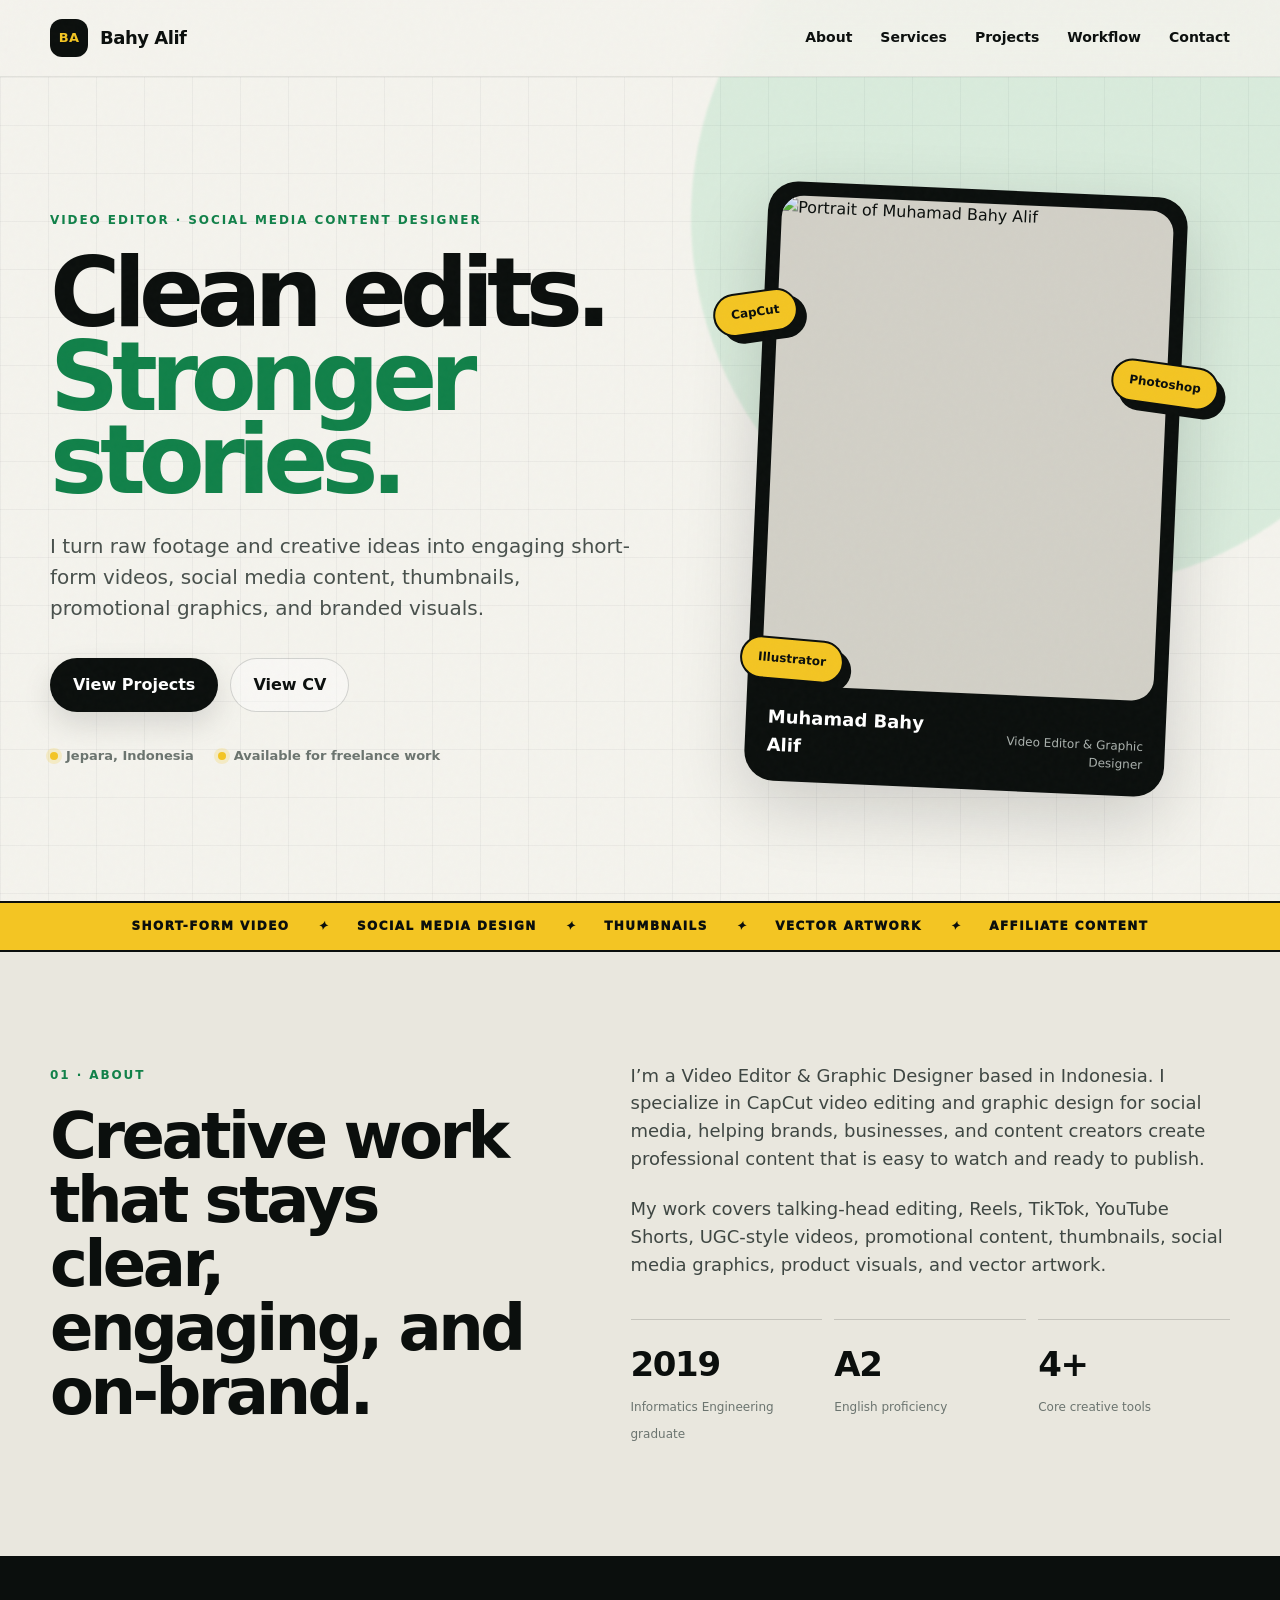
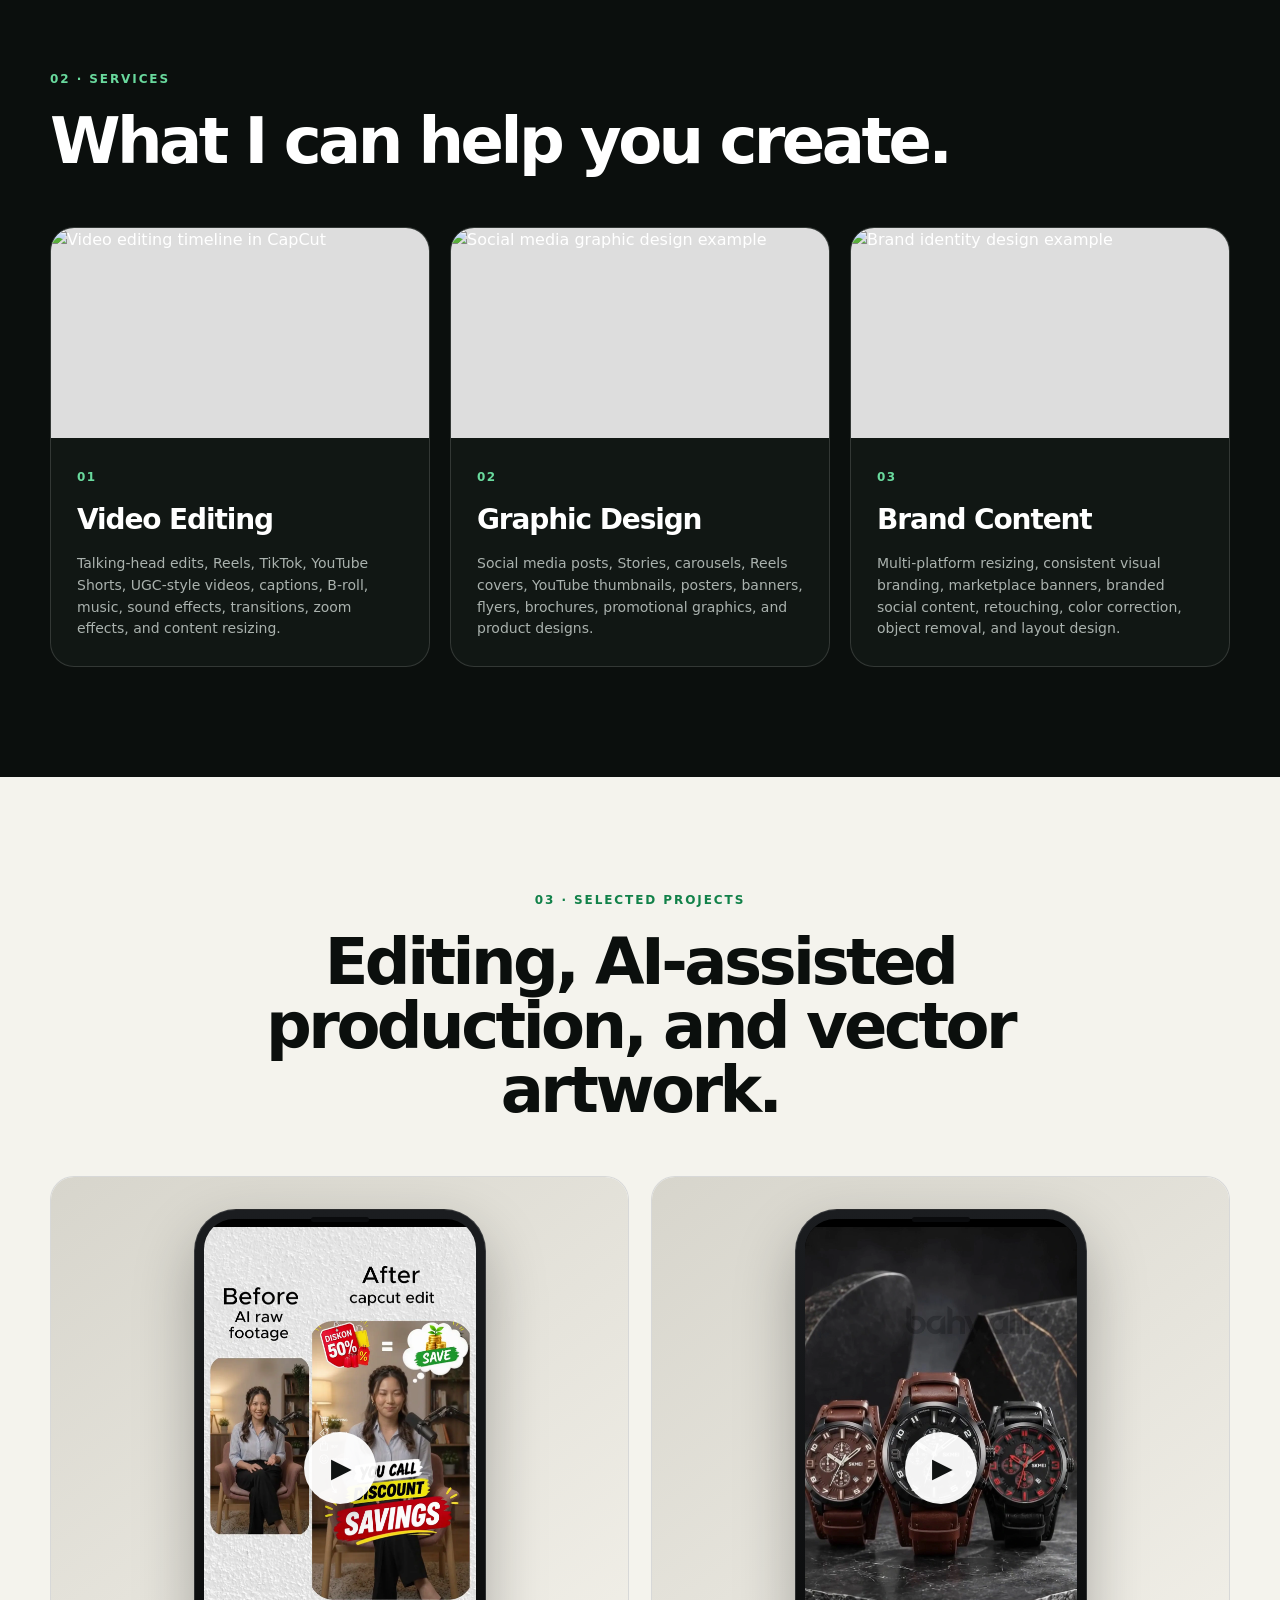
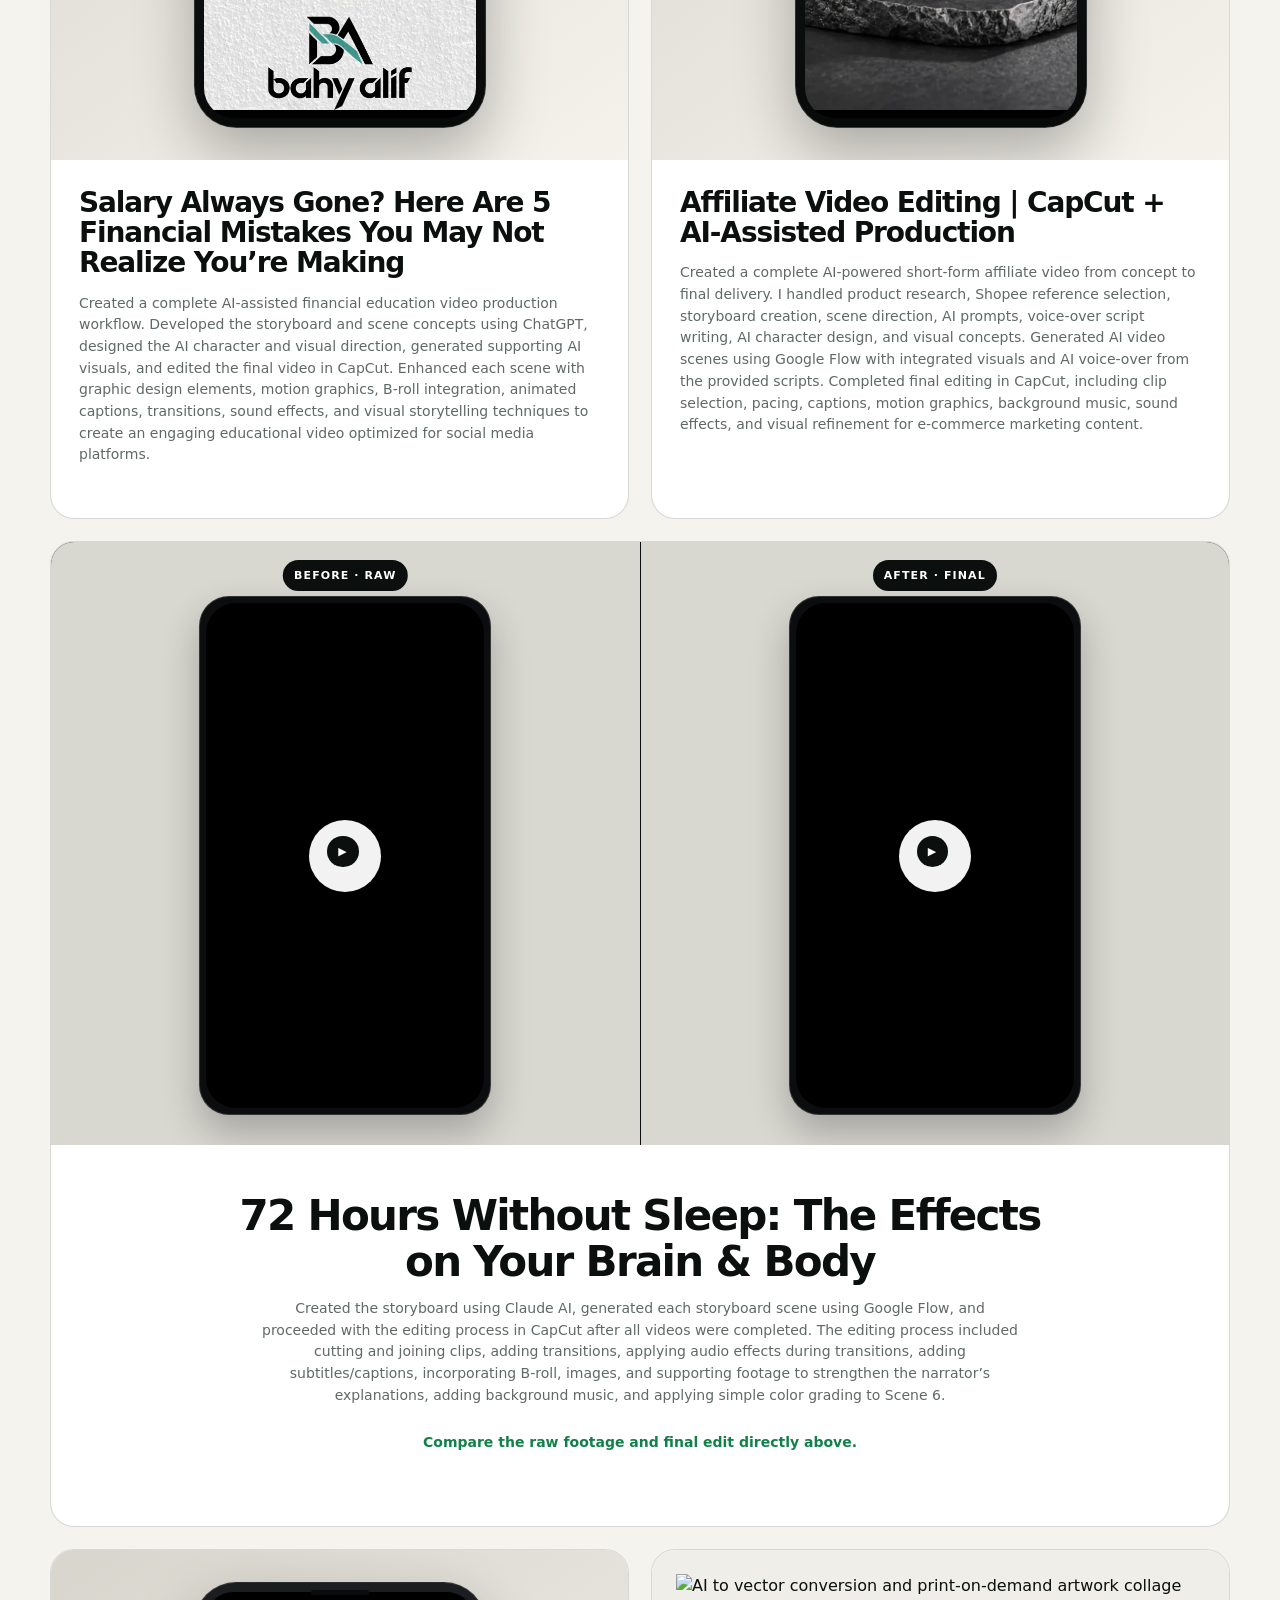
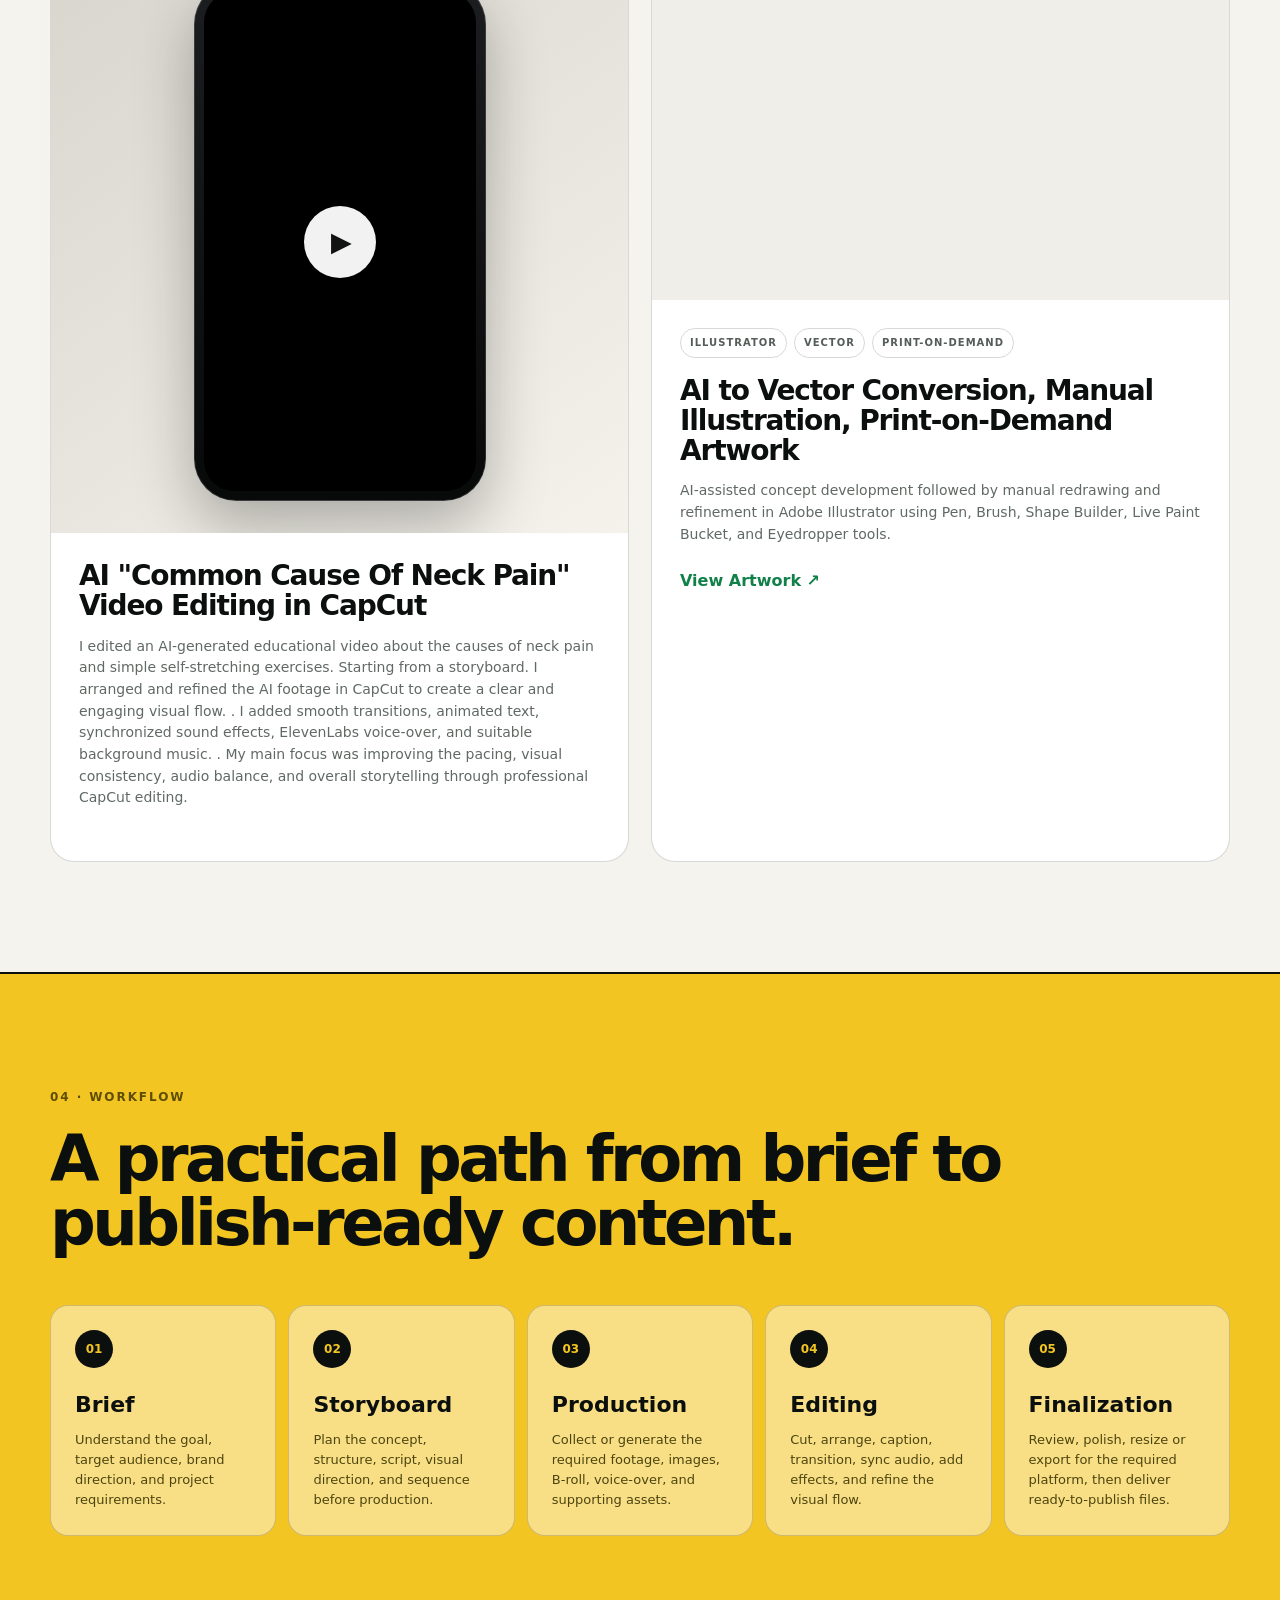
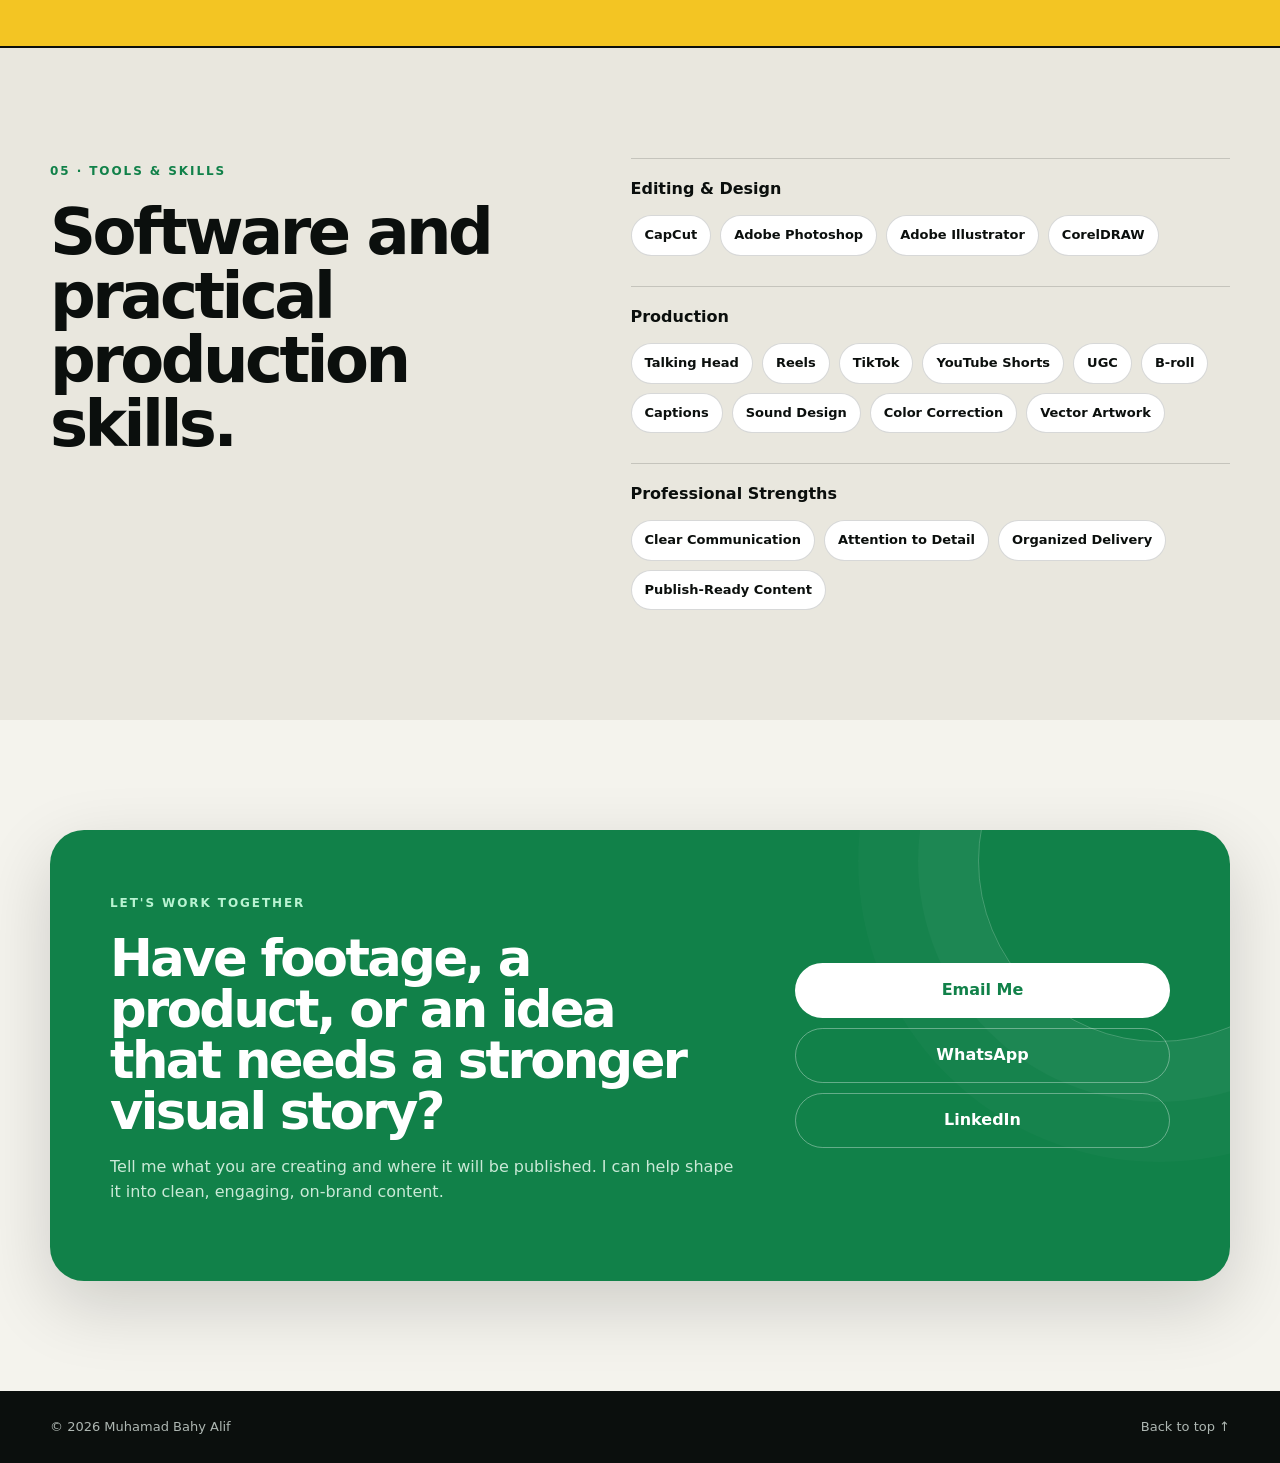
==== index.html @ 6cfce7ee "Initial upload portfoliooo" ====
<!doctype html>
<html lang="en">
<head>
  <meta charset="utf-8">
  <meta name="viewport" content="width=device-width, initial-scale=1, viewport-fit=cover">
  <!-- Native responsive layout: no JS zoom/viewport rescue needed. -->

  <meta name="description" content="Portfolio of Muhamad Bahy Alif — Video Editor and Social Media Content Designer based in Indonesia.">
  <meta name="theme-color" content="#0b0f0d">
  <title>Muhamad Bahy Alif — Video Editor & Social Media Content Designer</title>
  <link rel="stylesheet" href="styles.css?v=20260825-local-video-v17">
</head>
<body>
  <div class="grain" aria-hidden="true"></div>
  <header class="site-header" id="top">
    <div class="container nav-wrap">
      <a class="brand" id="brand-home" href="#top" aria-label="Back to top">
        <span class="brand-mark">BA</span>
        <span class="brand-text">Bahy Alif</span>
      </a>
      <button class="menu-toggle" aria-expanded="false" aria-controls="primary-nav" aria-label="Open navigation">
        <span></span><span></span><span></span>
      </button>
      <nav id="primary-nav" class="primary-nav" aria-label="Primary navigation">
        <a href="#about">About</a>
        <a href="#services">Services</a>
        <a href="#projects">Projects</a>
        <a href="#workflow">Workflow</a>
        <a href="#contact">Contact</a>
      </nav>
    </div>
  </header>

  <main>
    <section class="hero section-pad">
      <div class="hero-grid container">
        <div class="hero-copy reveal">
          <div class="eyebrow">VIDEO EDITOR · SOCIAL MEDIA CONTENT DESIGNER</div>
          <h1>Clean edits.<br><span>Stronger stories.</span></h1>
          <p class="hero-lead">I turn raw footage and creative ideas into engaging short-form videos, social media content, thumbnails, promotional graphics, and branded visuals.</p>
          <div class="hero-actions">
            <a class="btn btn-primary" href="#projects">View Projects</a>
            <a class="btn btn-ghost" href="assets/cv-muhamad-bahy-alif.pdf" target="_blank" rel="noopener">View CV</a>
          </div>
          <div class="hero-meta">
            <span>Jepara, Indonesia</span>
            <span>Available for freelance work</span>
          </div>
        </div>

        <div class="hero-visual reveal">
          <div class="profile-card">
            <div class="profile-photo-wrap">
              <img src="assets/profile.webp" alt="Portrait of Muhamad Bahy Alif">
            </div>
            <div class="profile-card-copy">
              <strong>Muhamad Bahy Alif</strong>
              <span>Video Editor & Graphic Designer</span>
            </div>
          </div>
          <div class="floating-tag tag-one">CapCut</div>
          <div class="floating-tag tag-two">Photoshop</div>
          <div class="floating-tag tag-three">Illustrator</div>
        </div>
      </div>
    </section>

    <section class="ticker" aria-hidden="true">
      <div class="ticker-track">
        <span>SHORT-FORM VIDEO</span><i>✦</i><span>SOCIAL MEDIA DESIGN</span><i>✦</i><span>THUMBNAILS</span><i>✦</i><span>VECTOR ARTWORK</span><i>✦</i><span>AFFILIATE CONTENT</span>
      </div>
    </section>

    <section id="about" class="section-pad about-section">
      <div class="container two-col">
        <div class="section-heading reveal">
          <span class="kicker">01 · ABOUT</span>
          <h2>Creative work that stays clear, engaging, and on-brand.</h2>
        </div>
        <div class="about-copy reveal">
          <p>I’m a Video Editor & Graphic Designer based in Indonesia. I specialize in CapCut video editing and graphic design for social media, helping brands, businesses, and content creators create professional content that is easy to watch and ready to publish.</p>
          <p>My work covers talking-head editing, Reels, TikTok, YouTube Shorts, UGC-style videos, promotional content, thumbnails, social media graphics, product visuals, and vector artwork.</p>
          <div class="stats-grid">
            <div><strong>2019</strong><span>Informatics Engineering graduate</span></div>
            <div><strong>A2</strong><span>English proficiency</span></div>
            <div><strong>4+</strong><span>Core creative tools</span></div>
          </div>
        </div>
      </div>
    </section>

    <section id="services" class="section-pad services-section">
      <div class="container">
        <div class="section-heading compact reveal">
          <span class="kicker">02 · SERVICES</span>
          <h2>What I can help you create.</h2>
        </div>
        <div class="service-grid">
          <article class="service-card reveal">
            <img src="assets/service-video.webp" alt="Video editing timeline in CapCut">
            <div class="service-card-body">
              <span class="service-index">01</span>
              <h3>Video Editing</h3>
              <p>Talking-head edits, Reels, TikTok, YouTube Shorts, UGC-style videos, captions, B-roll, music, sound effects, transitions, zoom effects, and content resizing.</p>
            </div>
          </article>
          <article class="service-card reveal">
            <img src="assets/service-social.webp" alt="Social media graphic design example">
            <div class="service-card-body">
              <span class="service-index">02</span>
              <h3>Graphic Design</h3>
              <p>Social media posts, Stories, carousels, Reels covers, YouTube thumbnails, posters, banners, flyers, brochures, promotional graphics, and product designs.</p>
            </div>
          </article>
          <article class="service-card reveal">
            <img src="assets/service-brand.webp" alt="Brand identity design example">
            <div class="service-card-body">
              <span class="service-index">03</span>
              <h3>Brand Content</h3>
              <p>Multi-platform resizing, consistent visual branding, marketplace banners, branded social content, retouching, color correction, object removal, and layout design.</p>
            </div>
          </article>
        </div>
      </div>
    </section>

    <section id="projects" class="section-pad projects-section">
      <div class="container">
        <div class="projects-head projects-head-centered reveal">
          <div class="section-heading compact">
            <span class="kicker">03 · SELECTED PROJECTS</span>
            <h2>Editing, AI-assisted production, and vector artwork.</h2>
          </div>
        </div>

        <div class="project-grid">




           <article class="project-card reveal" data-category="video">
            <div class="project-media phone-media direct-video-media">
              <div class="local-video-shell">
                <div class="local-video-screen">
                  <video class="local-portfolio-video" playsinline preload="none"
                    poster="assets/video-posters/finance.webp"
                    data-src="assets/videos/Josjis.mp4"
                    aria-label="AI Health Explainer — Neck Pain"></video>
                  <button class="local-video-play" type="button" aria-label="Play AI Health Explainer — Neck Pain"><span>▶</span></button>
                </div>
              </div>
            </div>
            <div class="project-body">
         
              <h3>Salary Always Gone? Here Are 5 Financial Mistakes You May Not Realize You’re Making</h3>
              <p>Created a complete AI-assisted financial education video production workflow. Developed the storyboard and scene concepts using ChatGPT, designed the AI character and visual direction, generated supporting AI visuals, and edited the final video in CapCut. Enhanced each scene with graphic design elements, motion graphics, B-roll integration, animated captions, transitions, sound effects, and visual storytelling techniques to create an engaging educational video optimized for social media platforms.</p>
            </div>
          </article>

           <article class="project-card reveal" data-category="video">
            <div class="project-media phone-media direct-video-media">
              <div class="local-video-shell">
                <div class="local-video-screen">
                  <video class="local-portfolio-video" playsinline preload="none"
                    poster="assets/video-posters/affiliate.webp"
                    data-src="assets/videos/affiliate-1080p-web.mp4"
                    aria-label="Affiliate Video Editing — SKMEI 9165"></video>
                  <button class="local-video-play" type="button" aria-label="Play Affiliate Video Editing — SKMEI 9165"><span>▶</span></button>
                </div>
              </div>
            </div>
            <div class="project-body">
              <h3>Affiliate Video Editing | CapCut + AI-Assisted Production</h3>
              <p>Created a complete AI-powered short-form affiliate video from concept to final delivery. I handled product research, Shopee reference selection, storyboard creation, scene direction, AI prompts, voice-over script writing, AI character design, and visual concepts. Generated AI video scenes using Google Flow with integrated visuals and AI voice-over from the provided scripts. Completed final editing in CapCut, including clip selection, pacing, captions, motion graphics, background music, sound effects, and visual refinement for e-commerce marketing content.</p>
            </div>
          </article>


          <article class="project-card featured sleep-featured reveal" data-category="video">
            <div class="project-media compare-media direct-compare" aria-label="Before and after video comparison">
              <div class="compare-panel">
                <span>BEFORE · RAW</span>
                <div class="local-video-shell compare-player">
                  <div class="local-video-screen">
                    <video class="local-portfolio-video" playsinline preload="none"
                      poster="assets/video-posters/raw.webp"
                      data-src="assets/videos/raw-1080p-web.mp4"
                      aria-label="Raw footage — 72 Hours Without Sleep"></video>
                    <button class="local-video-play" type="button" aria-label="Play Raw footage — 72 Hours Without Sleep"><span>▶</span></button>
                  </div>
                </div>
              </div>
              <div class="compare-panel">
                <span>AFTER · FINAL</span>
                <div class="local-video-shell compare-player">
                  <div class="local-video-screen">
                    <video class="local-portfolio-video" playsinline preload="none"
                      poster="assets/video-posters/final.webp"
                      data-src="assets/videos/final-1080p-web.mp4"
                      aria-label="Final edit — 72 Hours Without Sleep"></video>
                    <button class="local-video-play" type="button" aria-label="Play Final edit — 72 Hours Without Sleep"><span>▶</span></button>
                  </div>
                </div>
              </div>
            </div>
            <div class="project-body">
              <h3>72 Hours Without Sleep: The Effects on Your Brain & Body</h3>
              <p>Created the storyboard using Claude AI, generated each storyboard scene using Google Flow, and proceeded with the editing process in CapCut after all videos were completed. The editing process included cutting and joining clips, adding transitions, applying audio effects during transitions, adding subtitles/captions, incorporating B-roll, images, and supporting footage to strengthen the narrator’s explanations, adding background music, and applying simple color grading to Scene 6.</p>
              <p class="direct-note">Compare the raw footage and final edit directly above.</p>
            </div>
          </article>

          <article class="project-card reveal" data-category="video">
            <div class="project-media phone-media direct-video-media">
              <div class="local-video-shell">
                <div class="local-video-screen">
                  <video class="local-portfolio-video" playsinline preload="none"
                    poster="assets/video-posters/health.webp"
                    data-src="assets/videos/health-1080p-web.mp4"
                    aria-label="AI Health Explainer — Neck Pain"></video>
                  <button class="local-video-play" type="button" aria-label="Play AI Health Explainer — Neck Pain"><span>▶</span></button>
                </div>
              </div>
            </div>
            <div class="project-body">
              <h3>AI "Common Cause Of Neck Pain" Video Editing in CapCut</h3>
             <p> I edited an AI-generated educational video about the
causes of neck pain and simple self-stretching
exercises. Starting from a storyboard.
 I arranged and refined the AI footage in CapCut to
create a clear and engaging visual flow.
. I added smooth transitions, animated text,
synchronized sound effects, ElevenLabs voice-over,
and suitable background music.
. My main focus was improving the pacing, visual
consistency, audio balance, and overall storytelling
through professional CapCut editing.</p>
            </div>
          </article>

         
          <article class="project-card reveal" data-category="design">
            <div class="project-media artwork-media">
              <img src="assets/pod-artwork.webp" alt="AI to vector conversion and print-on-demand artwork collage">
            </div>
            <div class="project-body">
              <div class="project-meta"><span>ILLUSTRATOR</span><span>VECTOR</span><span>PRINT-ON-DEMAND</span></div>
              <h3>AI to Vector Conversion, Manual Illustration, Print-on-Demand Artwork</h3>
              <p>AI-assisted concept development followed by manual redrawing and refinement in Adobe Illustrator using Pen, Brush, Shape Builder, Live Paint Bucket, and Eyedropper tools.</p>
              <button class="text-link image-launch" data-image="assets/pod-artwork.webp" data-title="AI to Vector Conversion, Manual Illustration, Print-on-Demand Artwork">View Artwork ↗</button>
            </div>
          </article>
        </div>
      </div>
    </section>

    <section id="workflow" class="section-pad workflow-section">
      <div class="container">
        <div class="section-heading compact reveal">
          <span class="kicker">04 · WORKFLOW</span>
          <h2>A practical path from brief to publish-ready content.</h2>
        </div>
        <div class="workflow-grid">
          <div class="workflow-step reveal"><span>01</span><h3>Brief</h3><p>Understand the goal, target audience, brand direction, and project requirements.</p></div>
          <div class="workflow-step reveal"><span>02</span><h3>Storyboard</h3><p>Plan the concept, structure, script, visual direction, and sequence before production.</p></div>
          <div class="workflow-step reveal"><span>03</span><h3>Production</h3><p>Collect or generate the required footage, images, B-roll, voice-over, and supporting assets.</p></div>
          <div class="workflow-step reveal"><span>04</span><h3>Editing</h3><p>Cut, arrange, caption, transition, sync audio, add effects, and refine the visual flow.</p></div>
          <div class="workflow-step reveal"><span>05</span><h3>Finalization</h3><p>Review, polish, resize or export for the required platform, then deliver ready-to-publish files.</p></div>
        </div>
      </div>
    </section>

    <section class="section-pad tools-section">
      <div class="container two-col">
        <div class="section-heading reveal">
          <span class="kicker">05 · TOOLS & SKILLS</span>
          <h2>Software and practical production skills.</h2>
        </div>
        <div class="tools-wrap reveal">
          <div class="tool-group">
            <h3>Editing & Design</h3>
            <div class="chips"><span>CapCut</span><span>Adobe Photoshop</span><span>Adobe Illustrator</span><span>CorelDRAW</span></div>
          </div>
          <div class="tool-group">
            <h3>Production</h3>
            <div class="chips"><span>Talking Head</span><span>Reels</span><span>TikTok</span><span>YouTube Shorts</span><span>UGC</span><span>B-roll</span><span>Captions</span><span>Sound Design</span><span>Color Correction</span><span>Vector Artwork</span></div>
          </div>
          <div class="tool-group">
            <h3>Professional Strengths</h3>
            <div class="chips"><span>Clear Communication</span><span>Attention to Detail</span><span>Organized Delivery</span><span>Publish-Ready Content</span></div>
          </div>
        </div>
      </div>
    </section>

    <section id="contact" class="contact-section section-pad">
      <div class="container contact-card reveal">
        <div>
          <span class="kicker">LET'S WORK TOGETHER</span>
          <h2>Have footage, a product, or an idea that needs a stronger visual story?</h2>
          <p>Tell me what you are creating and where it will be published. I can help shape it into clean, engaging, on-brand content.</p>
        </div>
        <div class="contact-actions">
          <a id="email-me" class="btn btn-light" href="mailto:alifbahyfreelancer@gmail.com?subject=Project%20Inquiry&amp;body=Hi%20Bahy%2C%0A%0AI%20would%20like%20to%20discuss%20a%20project%20with%20you.">Email Me</a>
          <a class="btn btn-outline-light" href="https://wa.me/6281390081092" target="_blank" rel="noopener">WhatsApp</a>
          <a class="btn btn-outline-light" href="https://www.linkedin.com/in/muhamad-bahy-alif-98396115a/" target="_blank" rel="noopener">LinkedIn</a>
        </div>
      </div>
    </section>
  </main>

  <footer class="site-footer">
    <div class="container footer-inner">
      <span>© <span id="year"></span> Muhamad Bahy Alif</span>
      <a href="#top" id="back-to-top">Back to top ↑</a>
    </div>
  </footer>

  <dialog class="media-modal image-modal" id="image-modal">
    <button class="modal-close" aria-label="Close image">×</button>
    <div class="image-modal-body">
      <img id="modal-image" src="" alt="">
      <h3 id="modal-title"></h3>
    </div>
  </dialog>

  <script src="script.js?v=20260825-local-video-v17"></script>
</body>
</html>
---- styles.css ----
:root{
  --ink:#0b0f0d;
  --ink-2:#151b18;
  --paper:#f4f3ed;
  --paper-2:#e9e7de;
  --green:#21b769;
  --green-dark:#118149;
  --yellow:#f3c523;
  --muted:#6b746f;
  --line:rgba(11,15,13,.16);
  --radius:24px;
  --shadow:0 24px 70px rgba(0,0,0,.16);
}
*{box-sizing:border-box}
html{scroll-behavior:smooth}
body{margin:0;background:var(--paper);color:var(--ink);font-family:Inter,ui-sans-serif,system-ui,-apple-system,BlinkMacSystemFont,"Segoe UI",sans-serif;line-height:1.55;overflow-x:hidden}
body.modal-open{overflow:hidden}
a{color:inherit;text-decoration:none}
button{font:inherit}
img{max-width:100%;display:block}


.key-contribution {
    text-align: left;
    margin-left: 30px;
}

.key-contribution li {
    margin-bottom: 8px;
}

.key-contribution ul {
    margin-top: 8px;
    margin-left: 25px;
    list-style-type: circle;
}

.key-contribution ul li {
    margin-bottom: 5px;
}

.container{width:min(1180px,calc(100% - 40px));margin-inline:auto}
.section-pad{padding:110px 0}
.grain{position:fixed;inset:0;pointer-events:none;opacity:.05;z-index:99;background-image:url("data:image/svg+xml,%3Csvg viewBox='0 0 180 180' xmlns='http://www.w3.org/2000/svg'%3E%3Cfilter id='n'%3E%3CfeTurbulence type='fractalNoise' baseFrequency='.9' numOctaves='4' stitchTiles='stitch'/%3E%3C/filter%3E%3Crect width='100%25' height='100%25' filter='url(%23n)' opacity='.45'/%3E%3C/svg%3E")}
.site-header{position:sticky;top:0;z-index:50;background:rgba(244,243,237,.86);backdrop-filter:blur(18px);border-bottom:1px solid rgba(11,15,13,.08)}
.nav-wrap{height:76px;display:flex;align-items:center;justify-content:space-between}
.brand{display:flex;align-items:center;gap:12px;font-weight:800;letter-spacing:-.03em}
.brand-mark{width:38px;height:38px;border-radius:12px;background:var(--ink);color:var(--yellow);display:grid;place-items:center;font-size:13px;letter-spacing:.02em}
.brand-text{font-size:18px}
.primary-nav{display:flex;align-items:center;gap:28px;font-size:14px;font-weight:700}
.primary-nav a{position:relative;padding:8px 0}
.primary-nav a:after{content:"";position:absolute;left:0;right:100%;bottom:3px;height:2px;background:var(--green);transition:.25s ease}
.primary-nav a:hover:after{right:0}
.menu-toggle{display:none;border:0;background:none;padding:8px}
.menu-toggle span{display:block;width:24px;height:2px;background:var(--ink);margin:5px 0}
.hero{min-height:calc(100vh - 76px);display:flex;align-items:center;position:relative;background:
linear-gradient(rgba(11,15,13,.04) 1px,transparent 1px),
linear-gradient(90deg,rgba(11,15,13,.04) 1px,transparent 1px),
var(--paper);background-size:48px 48px}
.hero:after{content:"";position:absolute;right:-12vw;top:-18vw;width:58vw;height:58vw;border-radius:50%;background:var(--green);opacity:.12;filter:blur(1px)}
.hero-grid{display:grid;grid-template-columns:1.05fr .95fr;gap:70px;align-items:center;position:relative;z-index:1}
.eyebrow,.kicker{font-size:12px;font-weight:900;letter-spacing:.16em;text-transform:uppercase;color:var(--green-dark)}
.hero h1{font-size:clamp(56px,7.5vw,112px);line-height:.87;letter-spacing:-.075em;margin:22px 0 28px;max-width:850px}
.hero h1 span{color:var(--green-dark)}
.hero-lead{font-size:20px;max-width:680px;color:#48504c;margin:0 0 34px}
.hero-actions{display:flex;flex-wrap:wrap;gap:12px}
.btn{display:inline-flex;align-items:center;justify-content:center;border-radius:999px;padding:14px 22px;font-weight:850;border:1px solid transparent;cursor:pointer;transition:transform .2s ease,box-shadow .2s ease,background .2s ease}
.btn:hover{transform:translateY(-2px)}
.btn-primary{background:var(--ink);color:white;box-shadow:0 12px 30px rgba(0,0,0,.12)}
.btn-ghost{border-color:var(--line);background:rgba(255,255,255,.38)}
.btn-small{padding:11px 16px;font-size:13px}
.hero-meta{display:flex;gap:24px;flex-wrap:wrap;margin-top:34px;color:var(--muted);font-size:13px;font-weight:700}
.hero-meta span{display:flex;align-items:center;gap:8px}
.hero-meta span:before{content:"";width:8px;height:8px;border-radius:50%;background:var(--yellow);box-shadow:0 0 0 4px rgba(243,197,35,.2)}
.hero-visual{position:relative;min-height:600px;display:grid;place-items:center}
.profile-card{width:min(420px,90%);background:var(--ink);padding:14px;border-radius:30px;transform:rotate(2.5deg);box-shadow:var(--shadow);position:relative;z-index:2}
.profile-photo-wrap{height:490px;border-radius:22px;overflow:hidden;background:#d2d0c7}
.profile-photo-wrap img{width:100%;height:100%;object-fit:cover;object-position:50% 42%}
.profile-card-copy{padding:18px 8px 8px;color:white;display:flex;justify-content:space-between;align-items:end;gap:20px}
.profile-card-copy strong{font-size:18px}
.profile-card-copy span{font-size:12px;color:#abb2ae;text-align:right}
.floating-tag{position:absolute;z-index:3;background:var(--yellow);border:2px solid var(--ink);border-radius:999px;padding:10px 16px;font-size:12px;font-weight:900;box-shadow:8px 8px 0 var(--ink)}
.tag-one{left:2%;top:17%;transform:rotate(-8deg)}
.tag-two{right:2%;top:29%;transform:rotate(8deg)}
.tag-three{left:7%;bottom:18%;transform:rotate(5deg)}
.ticker{background:var(--yellow);border-block:2px solid var(--ink);overflow:hidden;white-space:nowrap}
.ticker-track{display:inline-flex;gap:28px;align-items:center;padding:14px 0;min-width:max-content;animation:ticker 26s linear infinite;font-size:12px;font-weight:950;letter-spacing:.12em}
@keyframes ticker{to{transform:translateX(-50%)}}
.two-col{display:grid;grid-template-columns:.9fr 1.1fr;gap:90px;align-items:start}
.section-heading h2{font-size:clamp(42px,5vw,72px);line-height:1;letter-spacing:-.055em;margin:18px 0 0}
.section-heading.compact{max-width:720px}
.about-section{background:var(--paper-2)}
.about-copy{font-size:18px;color:#3f4743}
.about-copy p{margin-top:0;margin-bottom:22px}
.stats-grid{display:grid;grid-template-columns:repeat(3,1fr);gap:12px;margin-top:40px}
.stats-grid div{border-top:1px solid var(--line);padding-top:18px}
.stats-grid strong{display:block;font-size:34px;letter-spacing:-.04em;color:var(--ink)}
.stats-grid span{font-size:12px;color:var(--muted)}
.services-section{background:var(--ink);color:white}
.services-section .kicker{color:#69d99d}
.service-grid{display:grid;grid-template-columns:repeat(3,1fr);gap:20px;margin-top:54px}
.service-card{border:1px solid rgba(255,255,255,.14);background:#111714;border-radius:var(--radius);overflow:hidden;min-height:100%;transition:transform .25s ease,border-color .25s ease}
.service-card:hover{transform:translateY(-7px);border-color:rgba(105,217,157,.5)}
.service-card img{width:100%;height:210px;object-fit:cover;background:#ddd}
.service-card-body{padding:26px}
.service-index{color:#69d99d;font-size:12px;font-weight:900;letter-spacing:.12em}
.service-card h3{font-size:28px;margin:9px 0 12px;letter-spacing:-.04em}
.service-card p{color:#aab2ae;margin:0;font-size:14px}
.projects-section{background:var(--paper)}
.projects-head{display:flex;gap:30px;align-items:end}
.filters{display:flex;gap:8px;flex-wrap:wrap}
.filter-btn{border:1px solid var(--line);background:transparent;border-radius:999px;padding:9px 15px;font-weight:800;cursor:pointer}
.filter-btn.active,.filter-btn:hover{background:var(--ink);color:white}
.project-grid{display:grid;grid-template-columns:1fr 1fr;gap:22px;margin-top:54px}
.project-card{background:white;border:1px solid var(--line);border-radius:var(--radius);overflow:hidden;display:flex;flex-direction:column;min-height:100%;transition:transform .25s ease,box-shadow .25s ease}
.project-card:hover{transform:translateY(-5px);box-shadow:0 18px 45px rgba(0,0,0,.09)}
.project-card.hidden{display:none}
.project-card.featured{grid-column:1/-1;display:grid;grid-template-columns:1.05fr .95fr}
.project-media{position:relative;min-height:350px;background:#e5e4de;overflow:hidden}
.project-media img{width:100%;height:100%;object-fit:cover}
.compare-media{display:grid;grid-template-columns:1fr 1fr;gap:1px;background:var(--ink);min-height:520px}
.compare-panel{position:relative;background:#d8d7d0;overflow:hidden}
.compare-panel img{object-fit:cover}
.compare-panel span{position:absolute;left:16px;top:16px;background:var(--ink);color:white;border-radius:999px;padding:7px 11px;font-size:11px;font-weight:900;letter-spacing:.1em}
.project-card.featured .project-body{display:flex;flex-direction:column;justify-content:center;padding:48px}
.project-body{padding:28px;display:flex;flex-direction:column;align-items:flex-start;flex:1}
.project-meta{display:flex;flex-wrap:wrap;gap:7px;margin-bottom:18px}
.project-meta span{font-size:10px;letter-spacing:.1em;font-weight:900;border:1px solid var(--line);border-radius:999px;padding:6px 9px;color:#545d58}
.project-body h3{font-size:28px;line-height:1.08;letter-spacing:-.04em;margin:0 0 14px}
.project-card.featured h3{font-size:42px}
.project-body p{color:#606964;margin:0 0 24px;font-size:14px}
.project-actions{display:flex;align-items:center;gap:18px;flex-wrap:wrap;margin-top:auto}
.text-link{border:0;background:none;padding:0;font-weight:900;cursor:pointer;color:var(--green-dark);text-align:left}
.phone-media{background:linear-gradient(145deg,#d7d5cc,#f4f2eb);display:grid;place-items:center;padding:28px}
.phone-media img{width:auto;height:100%;max-height:420px;object-fit:contain;filter:drop-shadow(0 22px 35px rgba(0,0,0,.2))}
.dark-media{background:#161a18}
.play-overlay{position:absolute;inset:50% auto auto 50%;transform:translate(-50%,-50%);width:74px;height:74px;border-radius:50%;border:1px solid rgba(255,255,255,.5);background:rgba(11,15,13,.64);color:white;display:grid;place-items:center;cursor:pointer;backdrop-filter:blur(5px);transition:.2s ease}
.play-overlay:hover{transform:translate(-50%,-50%) scale(1.08);background:var(--green-dark)}
.play-overlay span{margin-left:4px}
.artwork-media{background:#efeee8}
.artwork-media img{object-fit:contain;padding:24px}
.workflow-section{background:var(--yellow);border-block:2px solid var(--ink)}
.workflow-section .kicker{color:#5e4c00}
.workflow-grid{display:grid;grid-template-columns:repeat(5,1fr);gap:12px;margin-top:50px}
.workflow-step{background:rgba(255,255,255,.45);border:1px solid rgba(11,15,13,.18);padding:24px;border-radius:18px;min-height:230px}
.workflow-step>span{display:inline-grid;place-items:center;width:38px;height:38px;border-radius:50%;background:var(--ink);color:var(--yellow);font-weight:900;font-size:12px}
.workflow-step h3{font-size:22px;margin:20px 0 8px}
.workflow-step p{font-size:13px;margin:0;color:#4d450f}
.tools-section{background:var(--paper-2)}
.tools-wrap{display:grid;gap:30px}
.tool-group{border-top:1px solid var(--line);padding-top:18px}
.tool-group h3{margin:0 0 14px;font-size:16px}
.chips{display:flex;flex-wrap:wrap;gap:9px}
.chips span{background:white;border:1px solid var(--line);border-radius:999px;padding:9px 13px;font-size:13px;font-weight:750}
.contact-section{background:var(--paper)}
.contact-card{background:var(--green-dark);color:white;border-radius:34px;padding:60px;display:grid;grid-template-columns:1.25fr .75fr;gap:60px;align-items:center;box-shadow:var(--shadow);position:relative;overflow:hidden}
.contact-card:after{content:"";position:absolute;width:360px;height:360px;border:1px solid rgba(255,255,255,.22);border-radius:50%;right:-110px;top:-150px;box-shadow:0 0 0 60px rgba(255,255,255,.03),0 0 0 120px rgba(255,255,255,.02)}
.contact-card .kicker{color:#b9f3d2}
.contact-card h2{font-size:clamp(38px,4vw,62px);line-height:1;letter-spacing:-.05em;margin:18px 0}
.contact-card p{color:#cae9d7;max-width:760px}
.contact-actions{display:flex;flex-direction:column;gap:10px;position:relative;z-index:2}
.btn-light{background:white;color:var(--green-dark)}
.btn-outline-light{border-color:rgba(255,255,255,.35);color:white}
.site-footer{background:var(--ink);color:#aeb7b2;padding:26px 0;font-size:13px}
.footer-inner{display:flex;justify-content:space-between;gap:20px}
.media-modal{border:0;padding:0;background:transparent;width:min(1100px,92vw);max-width:none}
.media-modal::backdrop{background:rgba(0,0,0,.82);backdrop-filter:blur(5px)}
.video-frame-wrap{aspect-ratio:16/9;background:#000;border-radius:20px;overflow:hidden;box-shadow:0 30px 90px rgba(0,0,0,.5)}
.video-frame-wrap iframe{width:100%;height:100%;border:0}
.modal-close{position:fixed;right:24px;top:20px;width:46px;height:46px;border-radius:50%;border:1px solid rgba(255,255,255,.24);background:rgba(0,0,0,.6);color:white;font-size:30px;cursor:pointer;z-index:5}
.image-modal{width:min(900px,92vw)}
.image-modal-body{background:white;border-radius:20px;overflow:hidden;box-shadow:0 30px 90px rgba(0,0,0,.45)}
.image-modal-body img{width:100%;max-height:76vh;object-fit:contain;background:#f2f1eb}
.image-modal-body h3{margin:0;padding:18px 22px;font-size:18px}
.reveal{opacity:0;transform:translateY(22px);transition:opacity .65s ease,transform .65s ease}
.reveal.visible{opacity:1;transform:none}
@media (max-width:980px){
  .section-pad{padding:82px 0}
  .hero-grid,.two-col,.contact-card{grid-template-columns:1fr}
  .hero-grid{gap:30px}
  .hero-visual{min-height:510px}
  .profile-card{width:min(390px,78vw)}
  .profile-photo-wrap{height:400px}
  .two-col{gap:38px}
  .service-grid{grid-template-columns:1fr 1fr}
  .project-card.featured{grid-template-columns:1fr}
  .project-card.featured .project-body{padding:30px}
  .workflow-grid{grid-template-columns:repeat(2,1fr)}
  .contact-actions{flex-direction:row;flex-wrap:wrap}
}
@media (max-width:720px){
  .container{width:min(100% - 28px,1180px)}
  .section-pad{padding:68px 0}
  .menu-toggle{display:block}
  .primary-nav{position:absolute;left:14px;right:14px;top:70px;background:var(--ink);color:white;border-radius:18px;padding:18px;display:none;flex-direction:column;align-items:stretch;gap:6px;box-shadow:var(--shadow)}
  .primary-nav.open{display:flex}
  .primary-nav a{padding:12px 10px}
  .hero{min-height:auto;padding-top:78px}
  .hero h1{font-size:56px}
  .hero-lead{font-size:17px}
  .hero-visual{min-height:450px}
  .floating-tag{font-size:10px;padding:8px 12px;box-shadow:5px 5px 0 var(--ink)}
  .stats-grid,.service-grid,.project-grid,.workflow-grid{grid-template-columns:1fr}
  .projects-head{align-items:flex-start;flex-direction:column}
  .project-card.featured{display:flex}
  .compare-media{min-height:440px}
  .project-card.featured h3{font-size:31px}
  .project-media{min-height:320px}
  .contact-card{padding:34px 24px;border-radius:24px;gap:30px}
  .footer-inner{flex-direction:column}
}
@media (prefers-reduced-motion:reduce){
  *{scroll-behavior:auto!important;animation:none!important;transition:none!important}
  .reveal{opacity:1;transform:none}
}

/* Direct video portfolio */
.direct-video-media{min-height:520px}
.direct-video-frame{width:min(72%,310px);aspect-ratio:9/16;background:#050505;border-radius:30px;overflow:hidden;box-shadow:0 24px 55px rgba(0,0,0,.25);border:1px solid rgba(255,255,255,.2)}
.direct-video-frame iframe,.compare-video-shell iframe{width:100%;height:100%;border:0;display:block;background:#000}
.direct-compare .compare-panel{display:grid;place-items:center;padding:46px 22px 24px;min-width:0}
.compare-video-shell{width:min(88%,280px);aspect-ratio:9/16;background:#050505;border-radius:28px;overflow:hidden;box-shadow:0 24px 55px rgba(0,0,0,.22);border:1px solid rgba(255,255,255,.18)}
.direct-compare .compare-panel span{z-index:2}
.direct-note{font-weight:800;color:var(--green-dark)!important;margin-top:2px!important}
@media (max-width:900px){
  .direct-video-media{min-height:480px}
  .direct-video-frame{width:min(70%,290px)}
  .direct-compare{grid-template-columns:1fr 1fr!important;min-height:500px}
  .compare-video-shell{width:min(92%,250px)}
}
@media (max-width:640px){
  .direct-compare{grid-template-columns:1fr!important;gap:1px;min-height:auto}
  .direct-compare .compare-panel{min-height:520px}
  .compare-video-shell{width:min(74%,270px)}
  .direct-video-frame{width:min(74%,280px)}
}


/* Revision: centered Selected Projects heading */
.projects-head-centered{
  justify-content:center;
  text-align:center;
}
.projects-head-centered .section-heading{
  width:min(900px,100%);
  margin-inline:auto;
}
.projects-head-centered .section-heading h2{
  margin-inline:auto;
}

/* Revision: keep 72 Hours Before/After, but use the same direct-video treatment
   as the Health Explainer and Affiliate projects. */
.project-card.featured.sleep-featured{
  display:flex;
  flex-direction:column;
}
.sleep-featured .direct-compare{
  width:100%;
  grid-template-columns:repeat(2,minmax(0,1fr));
  min-height:590px;
}
.sleep-featured .direct-compare .compare-panel{
  display:flex;
  align-items:center;
  justify-content:center;
  min-width:0;
  padding:58px 28px 30px;
}
.sleep-featured .direct-compare .compare-panel > span{
  top:18px;
  left:50%;
  transform:translateX(-50%);
  white-space:nowrap;
}
.sleep-featured .compare-player{
  width:min(78%,310px);
  margin-inline:auto;
}
.sleep-featured .project-body{
  width:min(900px,100%);
  margin-inline:auto;
  text-align:center;
  align-items:center;
  padding:38px 48px 46px;
}
.sleep-featured .project-meta{
  justify-content:center;
}
.sleep-featured .project-body p{
  max-width:760px;
}
.sleep-featured .direct-note{
  margin-top:8px;
}

@media (max-width:820px){
  .sleep-featured .direct-compare{
    min-height:520px;
  }
  .sleep-featured .compare-player{
    width:min(82%,270px);
  }
}
@media (max-width:620px){
  .projects-head-centered{
    text-align:center;
    align-items:center;
  }
  .sleep-featured .direct-compare{
    grid-template-columns:1fr;
    min-height:auto;
  }
  .sleep-featured .direct-compare .compare-panel{
    min-height:520px;
    padding:58px 20px 28px;
  }
  .sleep-featured .compare-player{
    width:min(76%,270px);
  }
  .sleep-featured .project-body{
    padding:30px 24px 36px;
  }
}


/* Revision: phone mockup styling for all direct video players */
.direct-video-frame,
.compare-video-shell{
  position:relative;
  width:min(76%,320px);
  aspect-ratio:9/18.6;
  padding:10px;
  background:linear-gradient(180deg,#2b2d30 0%,#0a0b0d 35%,#14171a 100%);
  border-radius:38px;
  overflow:visible;
  box-shadow:
    inset 0 1px 0 rgba(255,255,255,.18),
    inset 0 -1px 0 rgba(255,255,255,.05),
    0 20px 40px rgba(0,0,0,.22),
    0 8px 18px rgba(0,0,0,.18);
  border:1px solid rgba(255,255,255,.10);
}
.direct-video-frame iframe,
.compare-video-shell iframe{
  width:100%;
  height:100%;
  border:0;
  display:block;
  background:#000;
  border-radius:29px;
  position:relative;
  z-index:1;
}
.direct-video-frame::before,
.compare-video-shell::before{
  content:"";
  position:absolute;
  top:6px;
  left:50%;
  transform:translateX(-50%);
  width:78px;
  height:14px;
  border-radius:0 0 12px 12px;
  background:linear-gradient(180deg,#121416,#070809);
  box-shadow:inset 0 -1px 0 rgba(255,255,255,.08), 0 1px 1px rgba(255,255,255,.04);
  z-index:3;
  pointer-events:none;
}
.direct-video-frame::after,
.compare-video-shell::after{
  content:"";
  position:absolute;
  inset:11px;
  border-radius:28px;
  box-shadow:inset 0 0 0 1px rgba(255,255,255,.09), inset 0 1px 18px rgba(255,255,255,.05);
  pointer-events:none;
  z-index:2;
}
.direct-video-media{min-height:560px}
.phone-media.direct-video-media{padding:34px}
.sleep-featured .compare-player{width:min(82%,320px)}
.sleep-featured .direct-compare .compare-panel{padding:52px 24px 28px}
@media (max-width:900px){
  .direct-video-frame,
  .compare-video-shell{width:min(78%,300px)}
  .direct-video-media{min-height:520px}
  .sleep-featured .compare-player{width:min(84%,300px)}
}
@media (max-width:640px){
  .direct-video-frame,
  .compare-video-shell{width:min(78%,286px)}
  .direct-video-media{min-height:480px}
  .sleep-featured .compare-player{width:min(76%,286px)}
}


/* Revision: center the yellow ticker row */
.ticker{
  display:flex;
  justify-content:center;
}
.ticker-track{
  width:100%;
  max-width:1180px;
  display:flex;
  justify-content:center;
  align-items:center;
  gap:28px;
  padding:14px 24px;
  min-width:0;
  animation:none;
  text-align:center;
  flex-wrap:wrap;
}
@media (max-width:720px){
  .ticker-track{
    gap:16px;
    letter-spacing:.08em;
    padding:12px 16px;
  }
}

/* =========================================================
   FINAL OVERRIDE — GOOGLE DRIVE PORTRAIT VIDEO PHONE MOCKUP
   Google Drive iframe is the source of truth (9:16).
   The phone shell only wraps the player and never resizes it
   into a custom 9:18.6 device ratio.
   ========================================================= */

/* Use one clean phone shell around every Google Drive player. */
.direct-video-frame,
.compare-video-shell,
.sleep-featured .compare-player{
  position:relative !important;
  display:block !important;
  width:min(320px,72vw) !important;
  max-width:100% !important;
  aspect-ratio:9 / 16 !important;
  height:auto !important;
  padding:6px !important;
  margin-inline:auto !important;
  background:#0b0d0f !important;
  border:1px solid rgba(255,255,255,.16) !important;
  border-radius:30px !important;
  overflow:hidden !important;
  box-shadow:0 18px 38px rgba(0,0,0,.24) !important;
  transform:none !important;
}

/* Remove the old decorative notch/glass layers.
   They were designed for a taller mockup and interfered with
   the Google Drive player on narrow screens. */
.direct-video-frame::before,
.direct-video-frame::after,
.compare-video-shell::before,
.compare-video-shell::after,
.sleep-featured .compare-player::before,
.sleep-featured .compare-player::after{
  content:none !important;
  display:none !important;
}

/* Google Drive player fills the usable phone screen exactly. */
.direct-video-frame iframe,
.compare-video-shell iframe,
.sleep-featured .compare-player iframe{
  display:block !important;
  width:100% !important;
  height:100% !important;
  min-width:0 !important;
  min-height:0 !important;
  aspect-ratio:9 / 16 !important;
  border:0 !important;
  border-radius:24px !important;
  background:#000 !important;
  position:relative !important;
  inset:auto !important;
  z-index:1 !important;
}

/* The media area follows the player; no forced tall empty box. */
.direct-video-media,
.phone-media.direct-video-media{
  min-height:0 !important;
  height:auto !important;
}

.phone-media.direct-video-media{
  display:flex !important;
  align-items:center !important;
  justify-content:center !important;
  padding:32px 24px !important;
}

/* BEFORE / AFTER desktop layout stays side-by-side. */
.sleep-featured .direct-compare,
.direct-compare{
  min-height:0 !important;
  height:auto !important;
}

.sleep-featured .direct-compare .compare-panel,
.direct-compare .compare-panel{
  min-width:0 !important;
  min-height:0 !important;
  height:auto !important;
  display:flex !important;
  align-items:center !important;
  justify-content:center !important;
  padding:54px 24px 30px !important;
}

/* Tablet: let the video use more of the available width. */
@media (max-width:900px){
  .direct-video-frame,
  .compare-video-shell,
  .sleep-featured .compare-player{
    width:min(320px,72vw) !important;
  }
}

/* Mobile: Google Drive portrait player becomes the main visual.
   No tiny fixed phone width. */
@media (max-width:640px){
  .direct-video-frame,
  .compare-video-shell,
  .sleep-featured .compare-player{
    width:min(82vw,320px) !important;
    max-width:calc(100vw - 44px) !important;
    padding:5px !important;
    border-radius:26px !important;
  }

  .direct-video-frame iframe,
  .compare-video-shell iframe,
  .sleep-featured .compare-player iframe{
    border-radius:21px !important;
  }

  .phone-media.direct-video-media{
    padding:22px 10px !important;
  }

  .direct-compare,
  .sleep-featured .direct-compare{
    display:grid !important;
    grid-template-columns:1fr !important;
    gap:1px !important;
    min-height:0 !important;
    height:auto !important;
  }

  .direct-compare .compare-panel,
  .sleep-featured .direct-compare .compare-panel{
    min-height:0 !important;
    height:auto !important;
    padding:48px 10px 22px !important;
  }

  .sleep-featured .direct-compare .compare-panel > span,
  .direct-compare .compare-panel > span{
    top:14px !important;
    left:50% !important;
    transform:translateX(-50%) !important;
    white-space:nowrap !important;
  }
}

/* Very narrow phones: still fill most of the viewport. */
@media (max-width:360px){
  .direct-video-frame,
  .compare-video-shell,
  .sleep-featured .compare-player{
    width:min(84vw,292px) !important;
    max-width:calc(100vw - 34px) !important;
  }
}


/* =========================================================
   MOBILE V10 — NATIVE VIEWPORT / NO HORIZONTAL OVERFLOW
   This block intentionally leaves Google Drive video sizing alone.
   ========================================================= */
html,
body{
  width:100% !important;
  min-width:0 !important;
  max-width:100% !important;
  margin:0 !important;
  overflow-x:clip !important;
  zoom:1 !important;
}

body,
.site-header,
main,
main > section,
.site-footer{
  width:100% !important;
  min-width:0 !important;
  max-width:100% !important;
}

.container,
.hero-grid,
.two-col,
.service-grid,
.project-grid,
.workflow-grid,
.contact-card,
.project-card,
.service-card,
.project-media,
.project-body,
.section-heading,
.about-copy,
.tools-wrap{
  min-width:0 !important;
  max-width:100% !important;
}

img,
iframe,
video,
svg{
  max-width:100% !important;
}

@media (max-width:720px){
  .container{
    width:calc(100% - 28px) !important;
    max-width:calc(100% - 28px) !important;
    margin-inline:auto !important;
  }

  .hero-grid,
  .two-col,
  .service-grid,
  .project-grid,
  .workflow-grid,
  .contact-card{
    display:grid !important;
    grid-template-columns:minmax(0,1fr) !important;
    width:100% !important;
  }

  .hero{
    padding-top:58px !important;
  }

  .hero h1{
    font-size:clamp(44px,13vw,58px) !important;
    line-height:.91 !important;
    max-width:100% !important;
    overflow-wrap:anywhere !important;
  }

  .hero-lead,
  .about-copy,
  .project-body p,
  .service-card p,
  .workflow-step p,
  .contact-card p{
    max-width:100% !important;
    overflow-wrap:anywhere !important;
  }

  .section-heading,
  .section-heading.compact{
    width:100% !important;
    max-width:100% !important;
  }

  .section-heading h2{
    font-size:clamp(34px,10vw,48px) !important;
    line-height:.98 !important;
    max-width:100% !important;
    overflow-wrap:anywhere !important;
  }

  .profile-card{
    width:min(360px,88vw) !important;
    max-width:100% !important;
    transform:none !important;
    margin-inline:auto !important;
  }

  .hero-visual{
    width:100% !important;
    max-width:100% !important;
    overflow:hidden !important;
  }

  .floating-tag{
    max-width:42vw !important;
    white-space:nowrap !important;
  }

  .service-card,
  .project-card,
  .workflow-step,
  .contact-card{
    width:100% !important;
    max-width:100% !important;
  }

  .service-card img{
    width:100% !important;
    height:auto !important;
    aspect-ratio:16 / 10 !important;
    object-fit:cover !important;
  }

  .stats-grid{
    width:100% !important;
    grid-template-columns:1fr !important;
  }

  .contact-card{
    padding:32px 22px !important;
  }

  .contact-actions,
  .contact-actions .btn{
    width:100% !important;
  }

  .ticker,
  .ticker-track{
    width:100% !important;
    max-width:100% !important;
    overflow:hidden !important;
  }
}

@media (max-width:420px){
  .container{
    width:calc(100% - 24px) !important;
    max-width:calc(100% - 24px) !important;
  }

  .section-pad{
    padding:58px 0 !important;
  }

  .hero h1{
    font-size:clamp(42px,12.5vw,52px) !important;
  }

  .project-body,
  .project-card.featured .project-body,
  .sleep-featured .project-body{
    padding-left:20px !important;
    padding-right:20px !important;
  }
}


/* =========================================================
   V11 — CLEAN PORTFOLIO VIDEO PLAYER
   Mockup = static poster + ONE custom Play button.
   Google Drive player opens only inside the modal.
   ========================================================= */

/* The existing 9:16 phone shell remains the exact visual viewport. */
.direct-video-frame,
.compare-video-shell,
.sleep-featured .compare-player{
  position:relative !important;
  isolation:isolate !important;
}

.portfolio-video-launch{
  position:absolute;
  inset:0;
  width:100%;
  height:100%;
  margin:0;
  padding:0;
  border:0;
  border-radius:inherit;
  overflow:hidden;
  background:#000;
  cursor:pointer;
  appearance:none;
  -webkit-appearance:none;
  display:block;
  z-index:1;
}

.portfolio-video-poster{
  position:absolute;
  inset:0;
  width:100% !important;
  height:100% !important;
  max-width:none !important;
  object-fit:cover !important;
  object-position:center center !important;
  display:block;
  border-radius:inherit;
  transform:none !important;
  transition:filter .2s ease, transform .2s ease;
}

.portfolio-video-launch::after{
  content:"";
  position:absolute;
  inset:0;
  background:linear-gradient(180deg,rgba(0,0,0,.02),rgba(0,0,0,.06));
  pointer-events:none;
  z-index:2;
}

.portfolio-play-icon{
  position:absolute;
  left:50%;
  top:50%;
  transform:translate(-50%,-50%);
  width:62px;
  height:62px;
  border-radius:50%;
  background:rgba(255,255,255,.95);
  box-shadow:0 10px 30px rgba(0,0,0,.26);
  z-index:3;
  transition:transform .18s ease, background .18s ease, box-shadow .18s ease;
  pointer-events:none;
}

.portfolio-play-icon::before{
  content:"";
  position:absolute;
  left:52%;
  top:50%;
  transform:translate(-42%,-50%);
  width:0;
  height:0;
  border-top:9px solid transparent;
  border-bottom:9px solid transparent;
  border-left:15px solid #0b0f0d;
}

.portfolio-video-launch:hover .portfolio-play-icon,
.portfolio-video-launch:focus-visible .portfolio-play-icon{
  transform:translate(-50%,-50%) scale(1.08);
  background:#fff;
  box-shadow:0 14px 34px rgba(0,0,0,.32);
}

.portfolio-video-launch:hover .portfolio-video-poster{
  filter:brightness(.94);
}

.portfolio-video-launch:focus-visible{
  outline:3px solid var(--yellow);
  outline-offset:-3px;
}

/* Modal: size is controlled by viewport HEIGHT as well as width,
   so a 9:16 player never overflows a phone screen. */
.portfolio-video-modal{
  border:0;
  padding:0;
  margin:auto;
  max-width:none;
  width:auto;
  background:transparent;
  overflow:visible;
}

.portfolio-video-modal::backdrop{
  background:rgba(3,5,4,.86);
  backdrop-filter:blur(7px);
}

.portfolio-video-modal-card{
  width:min(420px,49.5vh,calc(100vw - 28px));
  max-width:calc(100vw - 28px);
  padding:48px 10px 10px;
  border-radius:26px;
  background:#0b0f0d;
  border:1px solid rgba(255,255,255,.14);
  box-shadow:0 30px 90px rgba(0,0,0,.55);
  position:relative;
}

.portfolio-video-modal-head{
  position:absolute;
  left:14px;
  right:10px;
  top:9px;
  height:32px;
  display:flex;
  align-items:center;
  justify-content:space-between;
  gap:14px;
  color:white;
}

.portfolio-video-modal-head strong{
  min-width:0;
  overflow:hidden;
  text-overflow:ellipsis;
  white-space:nowrap;
  font-size:13px;
  letter-spacing:-.01em;
}

.portfolio-video-close{
  flex:0 0 auto;
  width:32px;
  height:32px;
  border:1px solid rgba(255,255,255,.18);
  border-radius:50%;
  background:rgba(255,255,255,.08);
  color:white;
  font-size:24px;
  line-height:1;
  display:grid;
  place-items:center;
  cursor:pointer;
}

.portfolio-video-close:hover{
  background:rgba(255,255,255,.16);
}

.portfolio-video-modal-frame{
  width:100%;
  aspect-ratio:9 / 16;
  overflow:hidden;
  border-radius:18px;
  background:#000;
}

.portfolio-video-modal-frame iframe{
  display:block;
  width:100% !important;
  height:100% !important;
  max-width:none !important;
  border:0;
  background:#000;
}

@media (max-width:640px){
  .portfolio-play-icon{
    width:58px;
    height:58px;
  }

  .portfolio-video-modal-card{
    width:min(49.5vh,calc(100vw - 18px));
    max-width:calc(100vw - 18px);
    padding:46px 8px 8px;
    border-radius:22px;
  }

  .portfolio-video-modal-frame{
    border-radius:16px;
  }
}

/* =========================================================
   V12 FINAL OVERRIDE — TRUE CENTERED VIDEO MODAL + THUMBNAILS
   ========================================================= */

/* Ensure every poster truly fills the 9:16 mockup. This overrides
   the older .phone-media img { max-height:420px } rule. */
.direct-video-frame .portfolio-video-launch,
.sleep-featured .compare-player .portfolio-video-launch,
.phone-media .direct-video-frame .portfolio-video-launch{
  position:absolute !important;
  inset:0 !important;
  width:100% !important;
  height:100% !important;
  min-width:0 !important;
  min-height:0 !important;
  margin:0 !important;
  padding:0 !important;
  display:block !important;
  overflow:hidden !important;
  border:0 !important;
  border-radius:inherit !important;
  background:#000 !important;
}

.direct-video-frame .portfolio-video-poster,
.sleep-featured .compare-player .portfolio-video-poster,
.phone-media .direct-video-frame .portfolio-video-poster{
  position:absolute !important;
  inset:0 !important;
  width:100% !important;
  height:100% !important;
  min-width:100% !important;
  min-height:100% !important;
  max-width:none !important;
  max-height:none !important;
  margin:0 !important;
  padding:0 !important;
  display:block !important;
  object-fit:cover !important;
  object-position:50% 50% !important;
  filter:none !important;
  transform:none !important;
}

/* One play button, always dead-center in the poster. */
.direct-video-frame .portfolio-play-icon,
.sleep-featured .compare-player .portfolio-play-icon,
.phone-media .direct-video-frame .portfolio-play-icon{
  position:absolute !important;
  left:50% !important;
  top:50% !important;
  right:auto !important;
  bottom:auto !important;
  transform:translate(-50%,-50%) !important;
  margin:0 !important;
  width:62px !important;
  height:62px !important;
  border-radius:50% !important;
  z-index:10 !important;
}

/* The dialog itself becomes a transparent full-screen centering layer.
   This avoids browser/dialog UA positioning putting it at the left edge. */
dialog.portfolio-video-modal[open]{
  position:fixed !important;
  inset:0 !important;
  width:100vw !important;
  height:100dvh !important;
  max-width:none !important;
  max-height:none !important;
  margin:0 !important;
  padding:20px !important;
  box-sizing:border-box !important;
  display:flex !important;
  align-items:center !important;
  justify-content:center !important;
  background:transparent !important;
  border:0 !important;
  overflow:hidden !important;
}

/* Keep the actual 9:16 player centered and fully inside the viewport. */
dialog.portfolio-video-modal[open] .portfolio-video-modal-card{
  position:relative !important;
  inset:auto !important;
  flex:0 0 auto !important;
  width:min(420px,45dvh,calc(100vw - 40px)) !important;
  max-width:calc(100vw - 40px) !important;
  max-height:calc(100dvh - 40px) !important;
  margin:0 !important;
  padding:48px 10px 10px !important;
  box-sizing:border-box !important;
  transform:none !important;
}

dialog.portfolio-video-modal[open] .portfolio-video-modal-frame{
  position:relative !important;
  width:100% !important;
  aspect-ratio:9 / 16 !important;
  height:auto !important;
  max-height:calc(100dvh - 108px) !important;
  margin:0 auto !important;
  overflow:hidden !important;
}

dialog.portfolio-video-modal[open] .portfolio-video-modal-frame iframe{
  position:absolute !important;
  inset:0 !important;
  width:100% !important;
  height:100% !important;
  margin:0 !important;
  border:0 !important;
  transform:none !important;
}

@media (max-width:640px){
  dialog.portfolio-video-modal[open]{
    padding:12px !important;
  }

  dialog.portfolio-video-modal[open] .portfolio-video-modal-card{
    width:min(92vw,43dvh) !important;
    max-width:92vw !important;
    max-height:calc(100dvh - 24px) !important;
    padding:46px 8px 8px !important;
  }

  .direct-video-frame .portfolio-play-icon,
  .sleep-featured .compare-player .portfolio-play-icon,
  .phone-media .direct-video-frame .portfolio-play-icon{
    width:58px !important;
    height:58px !important;
  }
}


/* =========================================================
   V17 — LOCAL 1080x1920 VIDEO / CLICK-TO-LOAD
   Resolution remains 1080x1920. No Google Drive iframe.
   ========================================================= */
.local-video-shell{
  position:relative !important;
  width:min(292px,72vw) !important;
  max-width:calc(100% - 18px) !important;
  aspect-ratio:9 / 16 !important;
  margin-inline:auto !important;
  padding:7px !important;
  border-radius:34px !important;
  background:linear-gradient(180deg,#171a1e 0%,#080a0c 100%) !important;
  box-shadow:0 22px 44px rgba(0,0,0,.24) !important;
  overflow:hidden !important;
  border:1px solid rgba(255,255,255,.14) !important;
}
.local-video-shell::before{
  content:"";
  position:absolute;
  top:7px;
  left:50%;
  transform:translateX(-50%);
  width:58px;
  height:5px;
  border-radius:999px;
  background:#0a0b0d;
  z-index:5;
  pointer-events:none;
}
.local-video-screen{
  position:relative;
  width:100%;
  height:100%;
  aspect-ratio:9 / 16;
  overflow:hidden;
  border-radius:27px;
  background:#000;
}
.local-portfolio-video{
  display:block;
  width:100%;
  height:100%;
  object-fit:contain;
  object-position:center;
  background:#000;
  border:0;
}
.local-video-play{
  position:absolute;
  left:50%;
  top:50%;
  transform:translate(-50%,-50%);
  width:64px;
  height:64px;
  border:0;
  border-radius:50%;
  display:grid;
  place-items:center;
  background:rgba(255,255,255,.95);
  color:#101312;
  font-size:27px;
  cursor:pointer;
  box-shadow:0 12px 30px rgba(0,0,0,.24);
  z-index:4;
  transition:transform .18s ease,opacity .18s ease;
}
.local-video-play span{transform:translateX(2px)}
.local-video-play:hover{transform:translate(-50%,-50%) scale(1.06)}
.local-video-play.is-hidden{opacity:0;pointer-events:none}

/* Make old mockup selectors stop imposing Google Drive-specific sizing. */
.sleep-featured .compare-player.local-video-shell,
.phone-media .local-video-shell{
  width:min(292px,72vw) !important;
}
.sleep-featured .direct-compare .compare-panel,
.direct-compare .compare-panel{
  min-height:500px !important;
  display:flex !important;
  align-items:center !important;
  justify-content:center !important;
}
.phone-media.direct-video-media{
  min-height:520px !important;
  display:flex !important;
  align-items:center !important;
  justify-content:center !important;
}

@media (max-width:640px){
  .local-video-shell,
  .sleep-featured .compare-player.local-video-shell,
  .phone-media .local-video-shell{
    width:min(82vw,300px) !important;
    max-width:calc(100vw - 48px) !important;
    border-radius:30px !important;
  }
  .local-video-screen{border-radius:23px}
  .local-video-play{width:60px;height:60px;font-size:25px}
  .sleep-featured .direct-compare,
  .direct-compare{grid-template-columns:1fr !important}
  .sleep-featured .direct-compare .compare-panel,
  .direct-compare .compare-panel{
    min-height:0 !important;
    padding:48px 12px 22px !important;
  }
  .phone-media.direct-video-media{
    min-height:0 !important;
    padding:24px 12px !important;
  }
}


/* =========================================================
   FINAL PATCH — TRUE 1080x1920 PHONE MOCKUP
   Keep original portrait ratio 9:16
   ========================================================= */

.local-video-shell{
    width:360px !important;
    max-width:100% !important;
    aspect-ratio:9 / 16 !important;
    height:auto !important;
    padding:8px !important;
    border-radius:38px !important;
    background:linear-gradient(180deg,#1b1d20 0%,#080909 100%) !important;
    box-shadow:0 25px 60px rgba(0,0,0,.28) !important;
    margin:auto !important;
}

.local-video-screen{
    width:100% !important;
    height:100% !important;
    aspect-ratio:9 / 16 !important;
    overflow:hidden !important;
    border-radius:30px !important;
    background:#000 !important;
}

.local-portfolio-video{
    width:100% !important;
    height:100% !important;
    aspect-ratio:9 / 16 !important;
    object-fit:cover !important;
    display:block !important;
}

.local-video-play{
    width:72px !important;
    height:72px !important;
}

@media(min-width:1200px){
    .local-video-shell{
        width:390px !important;
    }
}

@media(max-width:900px){
    .local-video-shell{
        width:min(340px,75vw) !important;
    }
}

@media(max-width:640px){
    .local-video-shell{
        width:min(320px,82vw) !important;
        border-radius:32px !important;
    }
    .local-video-play{
        width:60px !important;
        height:60px !important;
    }
}


/* =========================================================
   UPDATE — WIDER 1080x1920 PHONE MOCKUP
   ========================================================= */

.local-video-shell{
    width:420px !important;
    max-width:100% !important;
    aspect-ratio:9 / 16 !important;
}

@media(min-width:1200px){
    .local-video-shell{
        width:450px !important;
    }
}

@media(max-width:900px){
    .local-video-shell{
        width:min(360px,78vw) !important;
    }
}

@media(max-width:640px){
    .local-video-shell{
        width:min(330px,84vw) !important;
    }
}


/* =========================================================
   EXTRA LARGE PHONE MOCKUP
   1080x1920 PORTRAIT DISPLAY
   ========================================================= */

.local-video-shell{
    width:500px !important;
    max-width:100% !important;
    aspect-ratio:9 / 16 !important;
    height:auto !important;
    padding:9px !important;
    border-radius:42px !important;
}

.local-video-screen{
    width:100% !important;
    height:100% !important;
    aspect-ratio:9 / 16 !important;
}

.local-portfolio-video{
    width:100% !important;
    height:100% !important;
    object-fit:contain !important;
}

@media(min-width:1400px){
    .local-video-shell{
        width:520px !important;
    }
}

@media(max-width:1200px){
    .local-video-shell{
        width:460px !important;
    }
}

@media(max-width:900px){
    .local-video-shell{
        width:min(380px,80vw) !important;
    }
}

@media(max-width:640px){
    .local-video-shell{
        width:min(330px,84vw) !important;
    }
}


/* =========================================================
   V18 — CUSTOM PORTRAIT FULLSCREEN VIDEO FIX
   KEEP 1080x1920 / 9:16
   ========================================================= */

.local-video-screen.fullscreen-mode{
    position:fixed !important;
    inset:0 !important;
    width:100vw !important;
    height:100vh !important;
    background:#000 !important;
    display:flex !important;
    align-items:center !important;
    justify-content:center !important;
    z-index:99999 !important;
}

.local-video-screen.fullscreen-mode .local-portfolio-video{
    width:auto !important;
    height:100vh !important;
    max-width:56.25vh !important;
    max-height:100vh !important;
    aspect-ratio:9 / 16 !important;
    object-fit:contain !important;
    background:#000 !important;
}
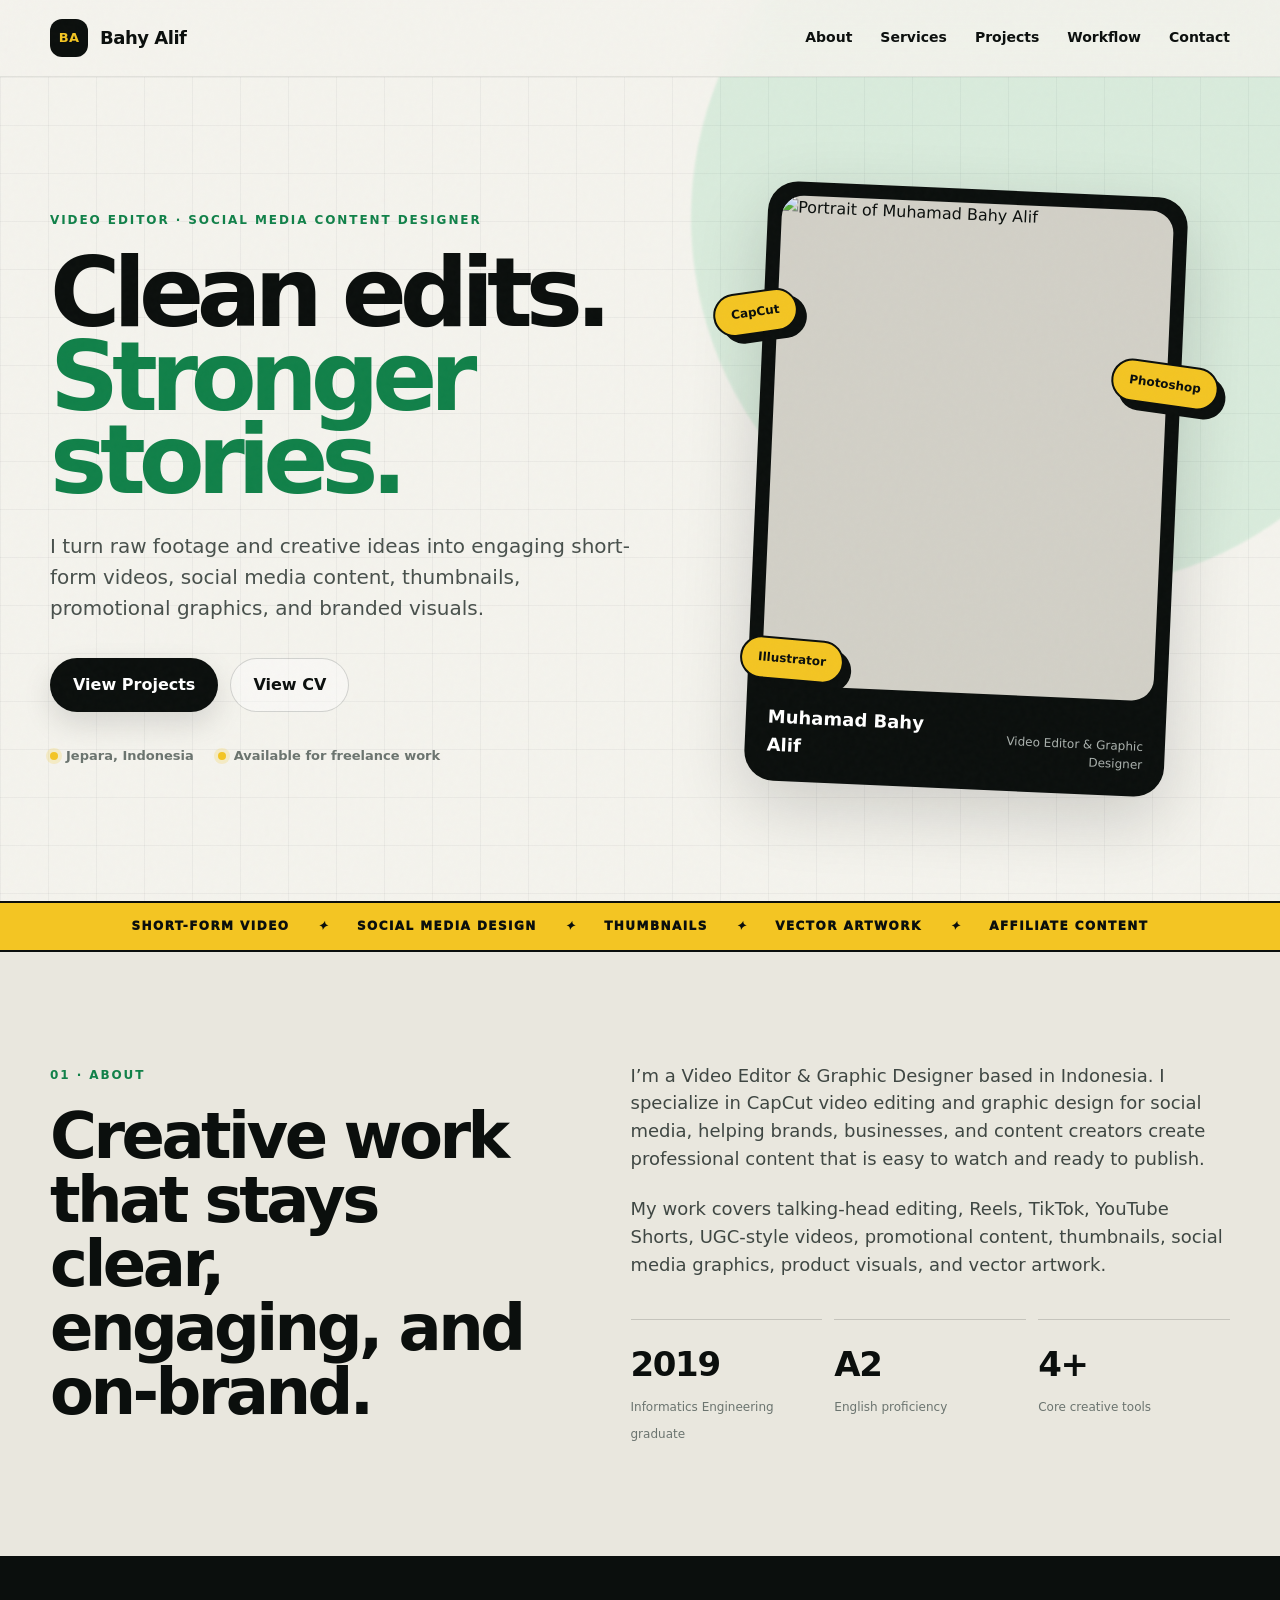
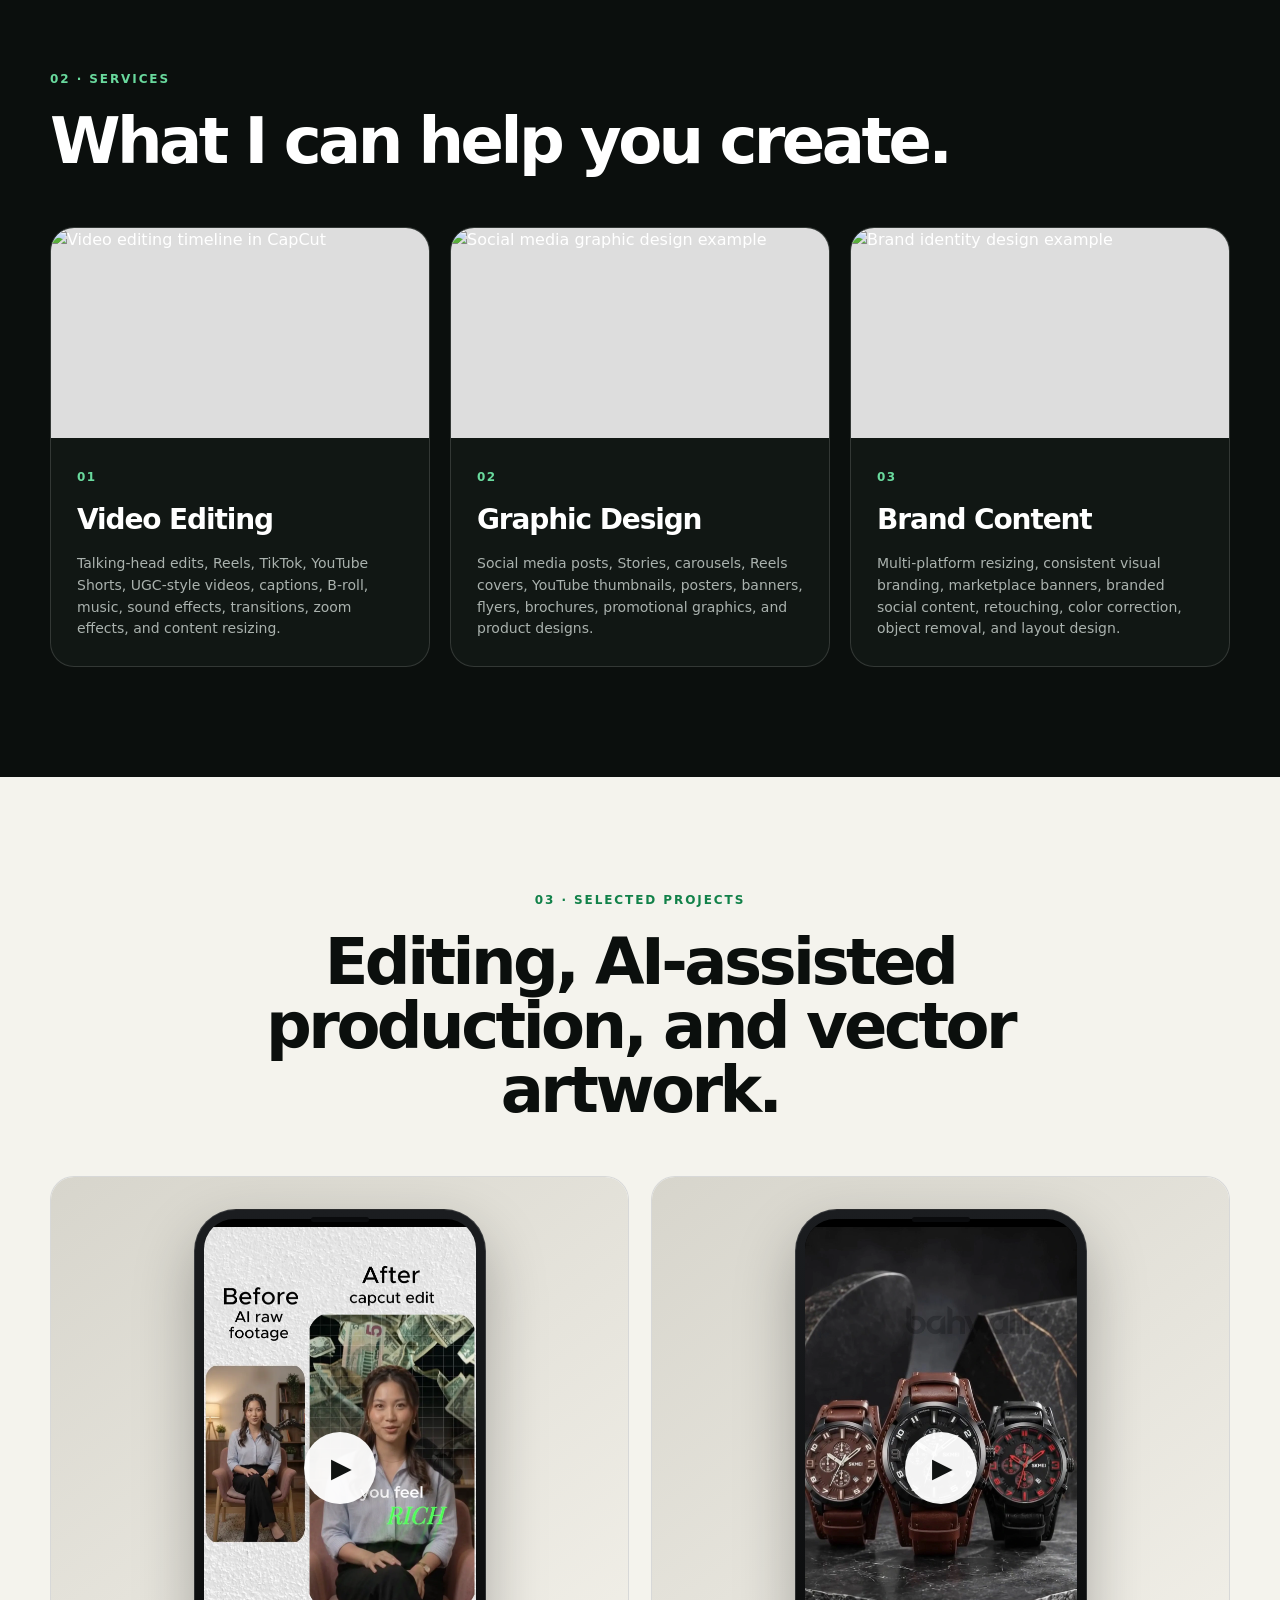
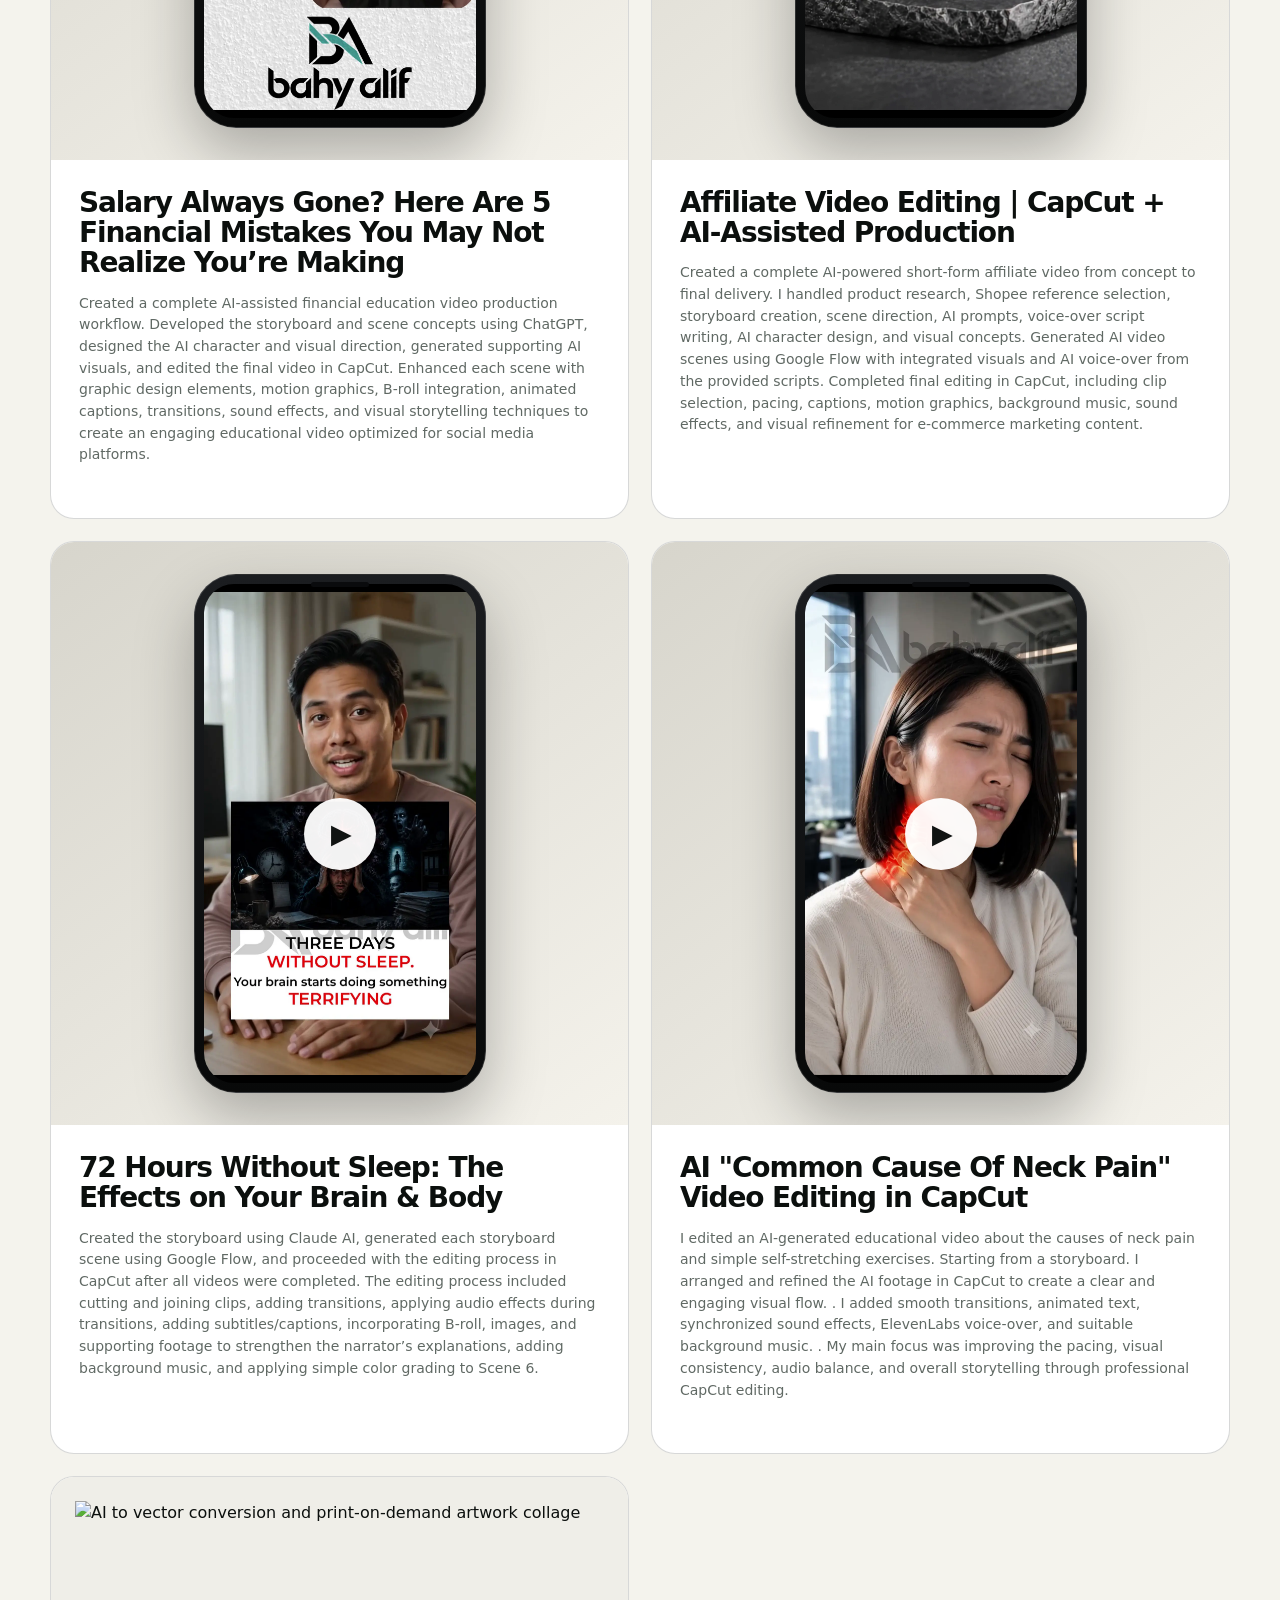
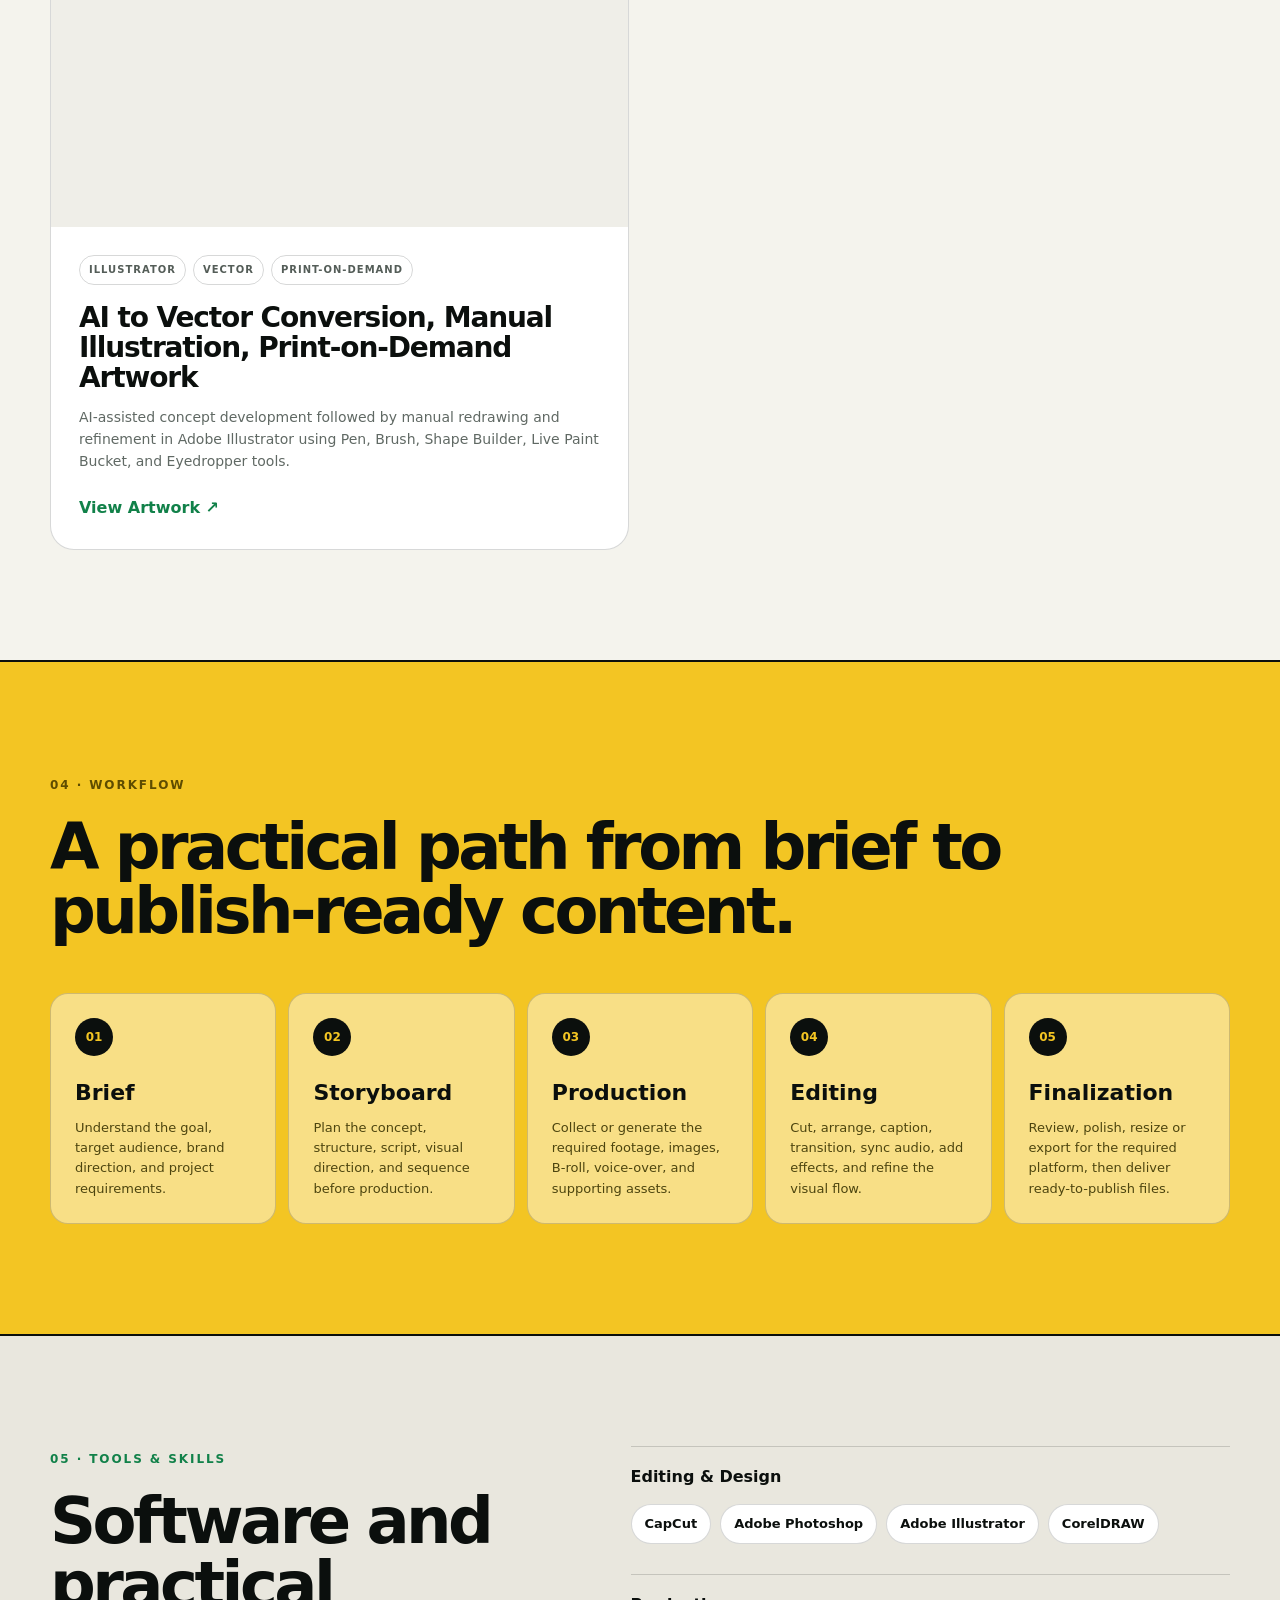
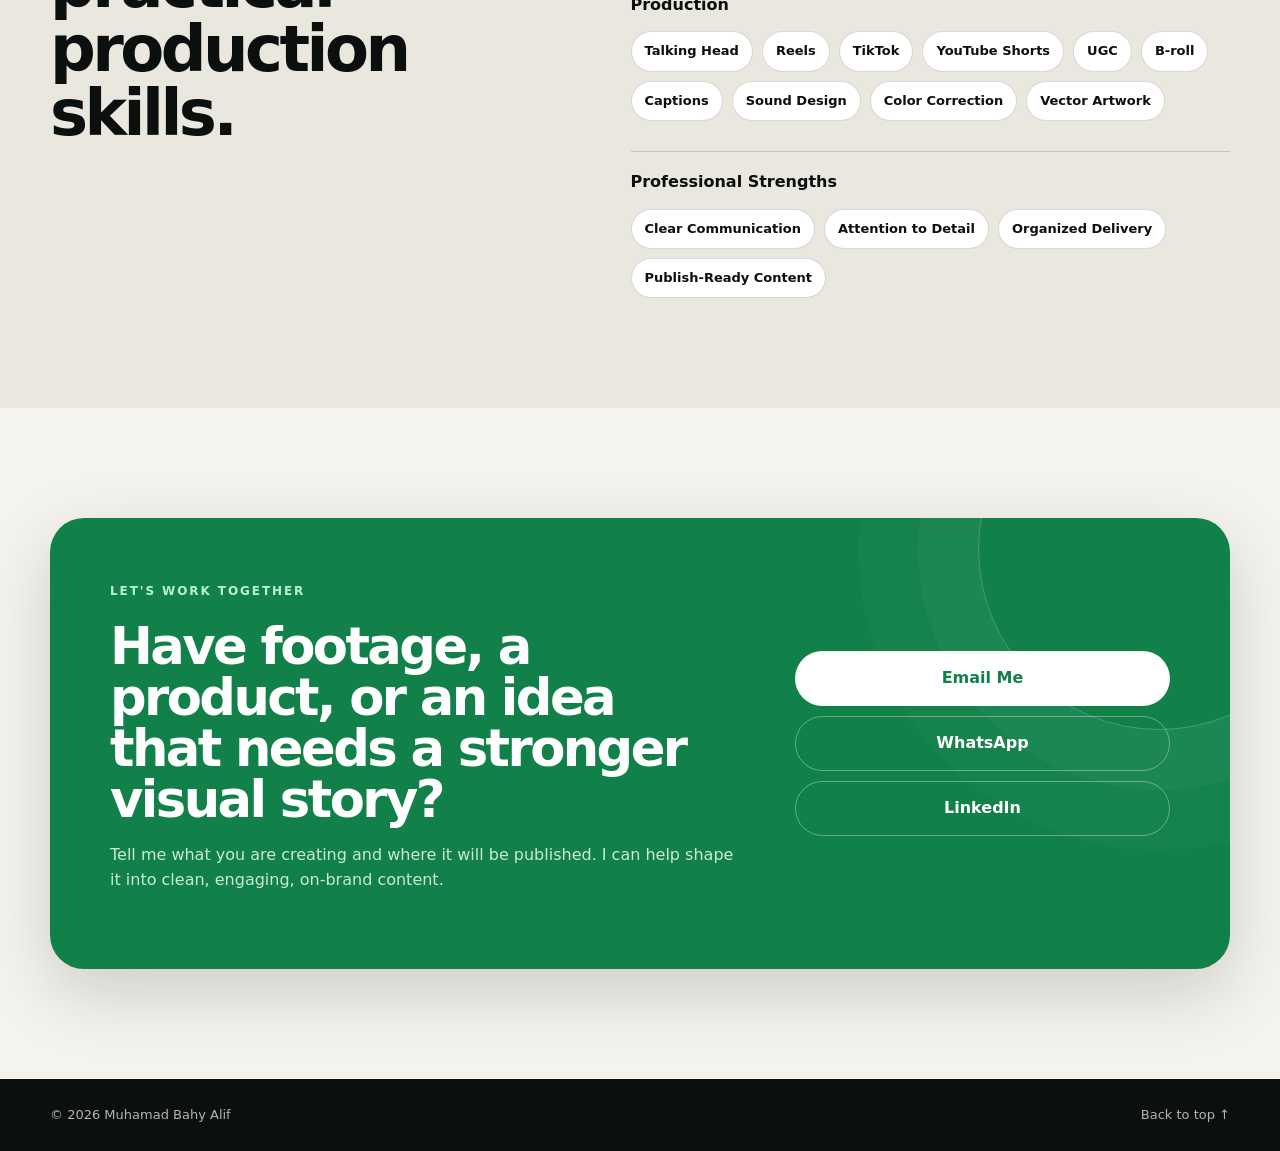
==== commit ce6daac6: "16 OKTOBER 20206" ====
--- a/index.html
+++ b/index.html
@@ -176,39 +176,25 @@
           </article>
 
 
-          <article class="project-card featured sleep-featured reveal" data-category="video">
-            <div class="project-media compare-media direct-compare" aria-label="Before and after video comparison">
-              <div class="compare-panel">
-                <span>BEFORE · RAW</span>
-                <div class="local-video-shell compare-player">
-                  <div class="local-video-screen">
-                    <video class="local-portfolio-video" playsinline preload="none"
-                      poster="assets/video-posters/raw.webp"
-                      data-src="assets/videos/raw-1080p-web.mp4"
-                      aria-label="Raw footage — 72 Hours Without Sleep"></video>
-                    <button class="local-video-play" type="button" aria-label="Play Raw footage — 72 Hours Without Sleep"><span>▶</span></button>
-                  </div>
+           <article class="project-card reveal" data-category="video">
+            <div class="project-media phone-media direct-video-media">
+              <div class="local-video-shell">
+                <div class="local-video-screen">
+                  <video class="local-portfolio-video" playsinline preload="none"
+                    poster="assets/video-posters/final.webp"
+                    data-src="assets/videos/final-1080p-web.mp4"
+                    aria-label="Affiliate Video Editing — SKMEI 9165"></video>
+                  <button class="local-video-play" type="button" aria-label="Play Affiliate Video Editing — SKMEI 9165"><span>▶</span></button>
                 </div>
               </div>
-              <div class="compare-panel">
-                <span>AFTER · FINAL</span>
-                <div class="local-video-shell compare-player">
-                  <div class="local-video-screen">
-                    <video class="local-portfolio-video" playsinline preload="none"
-                      poster="assets/video-posters/final.webp"
-                      data-src="assets/videos/final-1080p-web.mp4"
-                      aria-label="Final edit — 72 Hours Without Sleep"></video>
-                    <button class="local-video-play" type="button" aria-label="Play Final edit — 72 Hours Without Sleep"><span>▶</span></button>
-                  </div>
-                </div>
-              </div>
             </div>
             <div class="project-body">
               <h3>72 Hours Without Sleep: The Effects on Your Brain & Body</h3>
               <p>Created the storyboard using Claude AI, generated each storyboard scene using Google Flow, and proceeded with the editing process in CapCut after all videos were completed. The editing process included cutting and joining clips, adding transitions, applying audio effects during transitions, adding subtitles/captions, incorporating B-roll, images, and supporting footage to strengthen the narrator’s explanations, adding background music, and applying simple color grading to Scene 6.</p>
-              <p class="direct-note">Compare the raw footage and final edit directly above.</p>
-            </div>
-          </article>
+            </div>
+          </article>
+
+
 
           <article class="project-card reveal" data-category="video">
             <div class="project-media phone-media direct-video-media">
--- a/styles.css
+++ b/styles.css
@@ -20,24 +20,6 @@
 img{max-width:100%;display:block}
 
 
-.key-contribution {
-    text-align: left;
-    margin-left: 30px;
-}
-
-.key-contribution li {
-    margin-bottom: 8px;
-}
-
-.key-contribution ul {
-    margin-top: 8px;
-    margin-left: 25px;
-    list-style-type: circle;
-}
-
-.key-contribution ul li {
-    margin-bottom: 5px;
-}
 
 .container{width:min(1180px,calc(100% - 40px));margin-inline:auto}
 .section-pad{padding:110px 0}
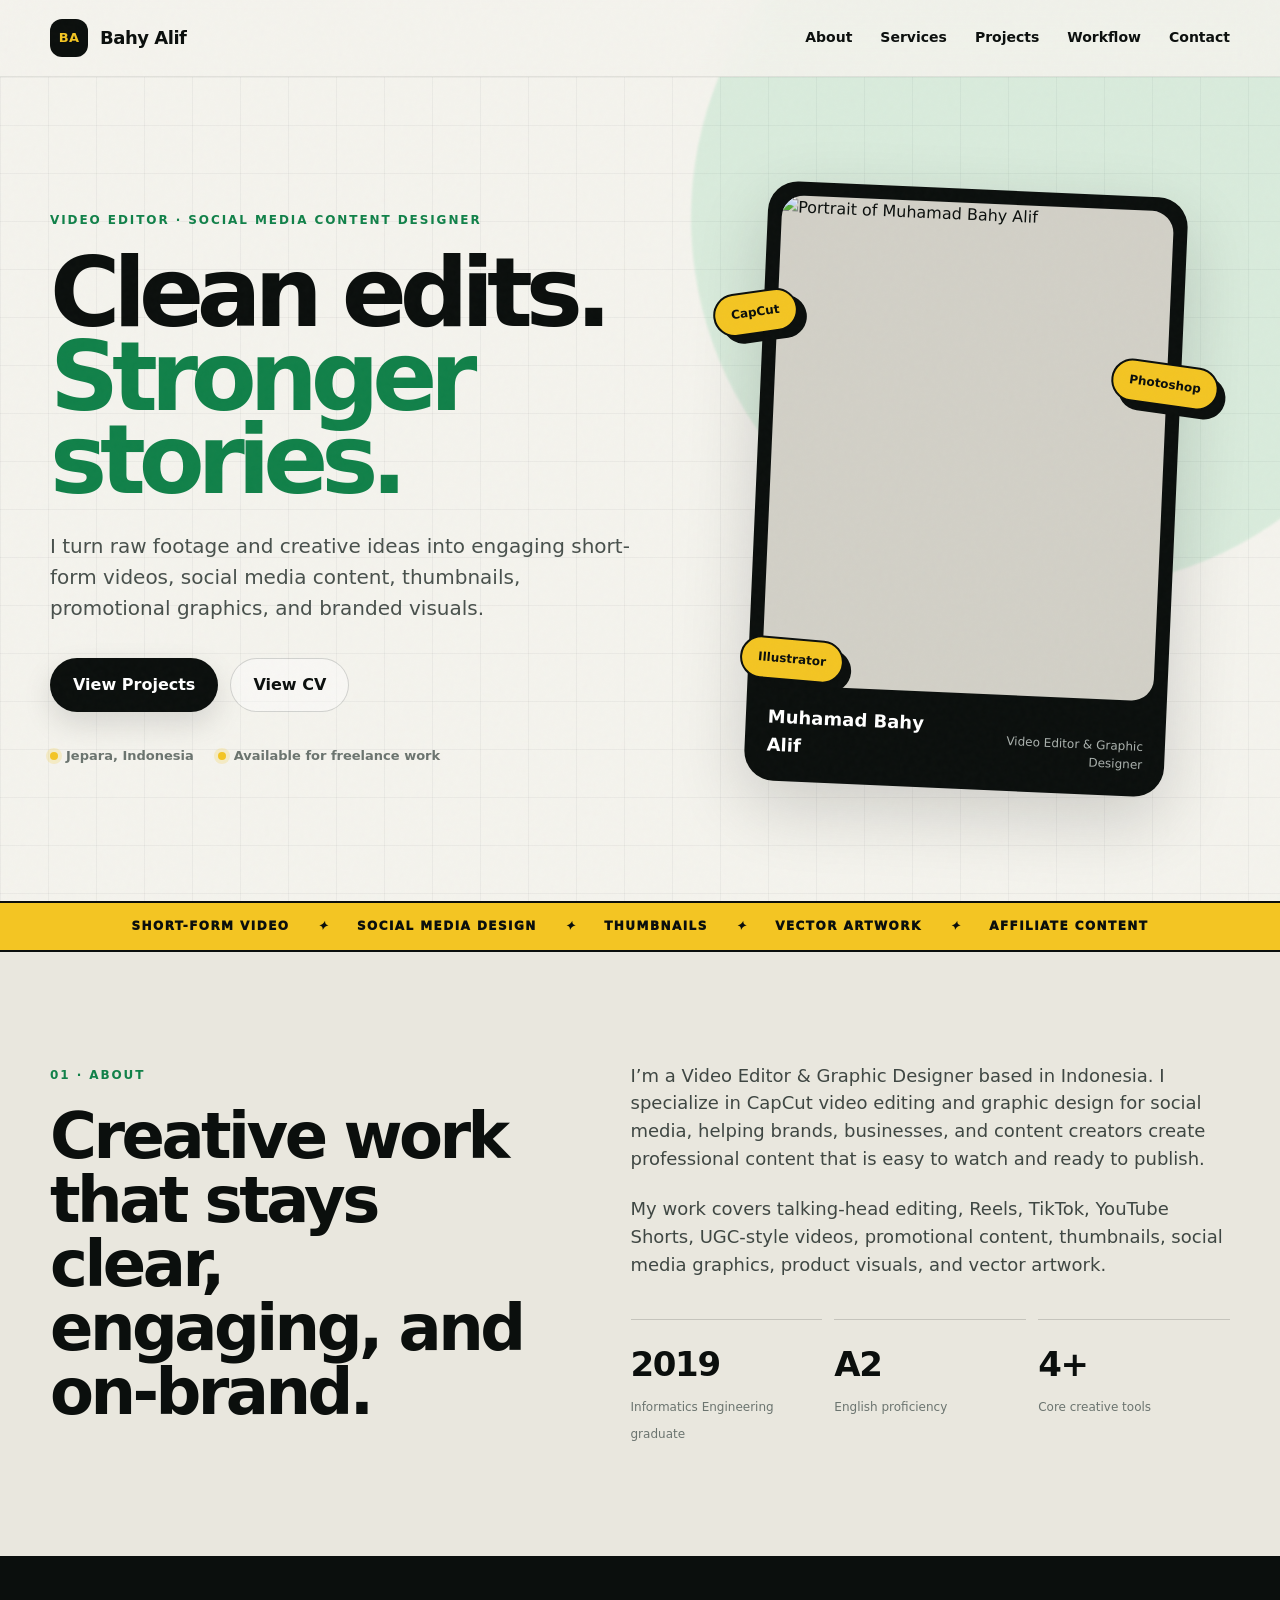
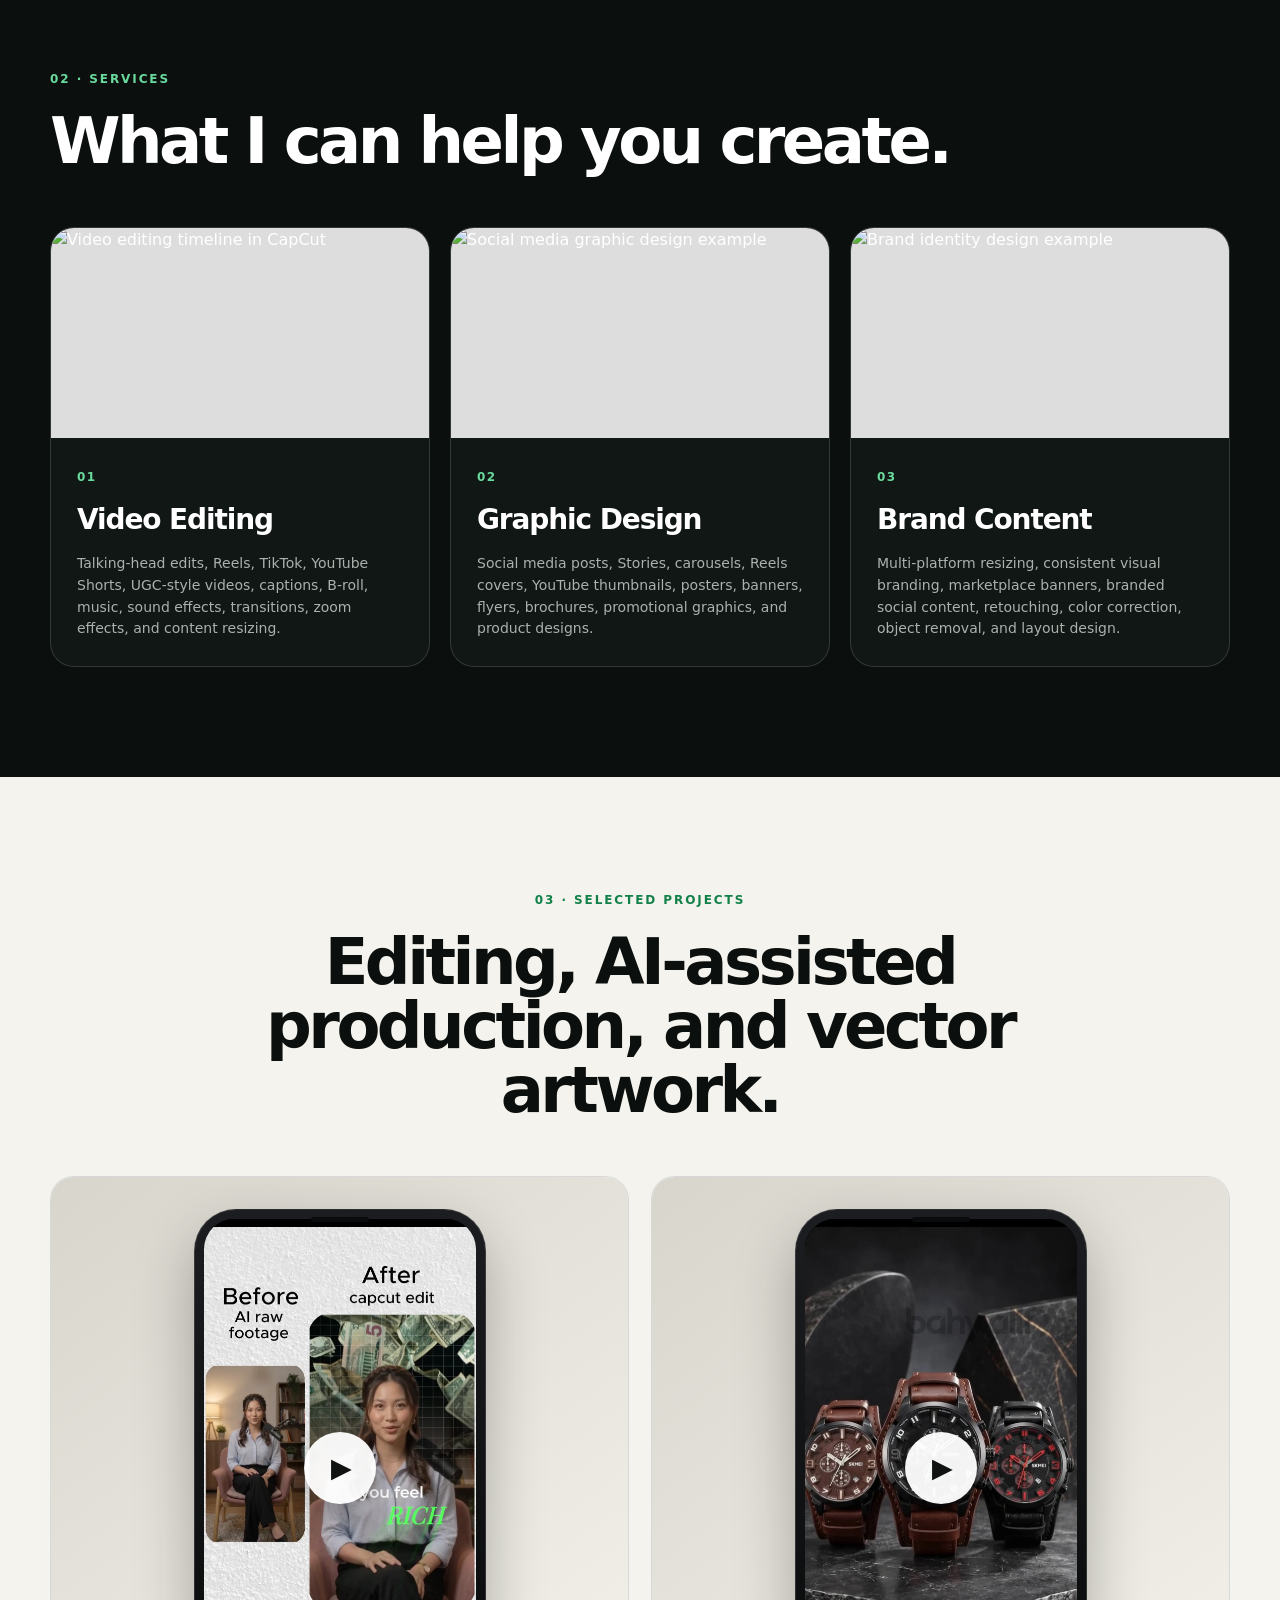
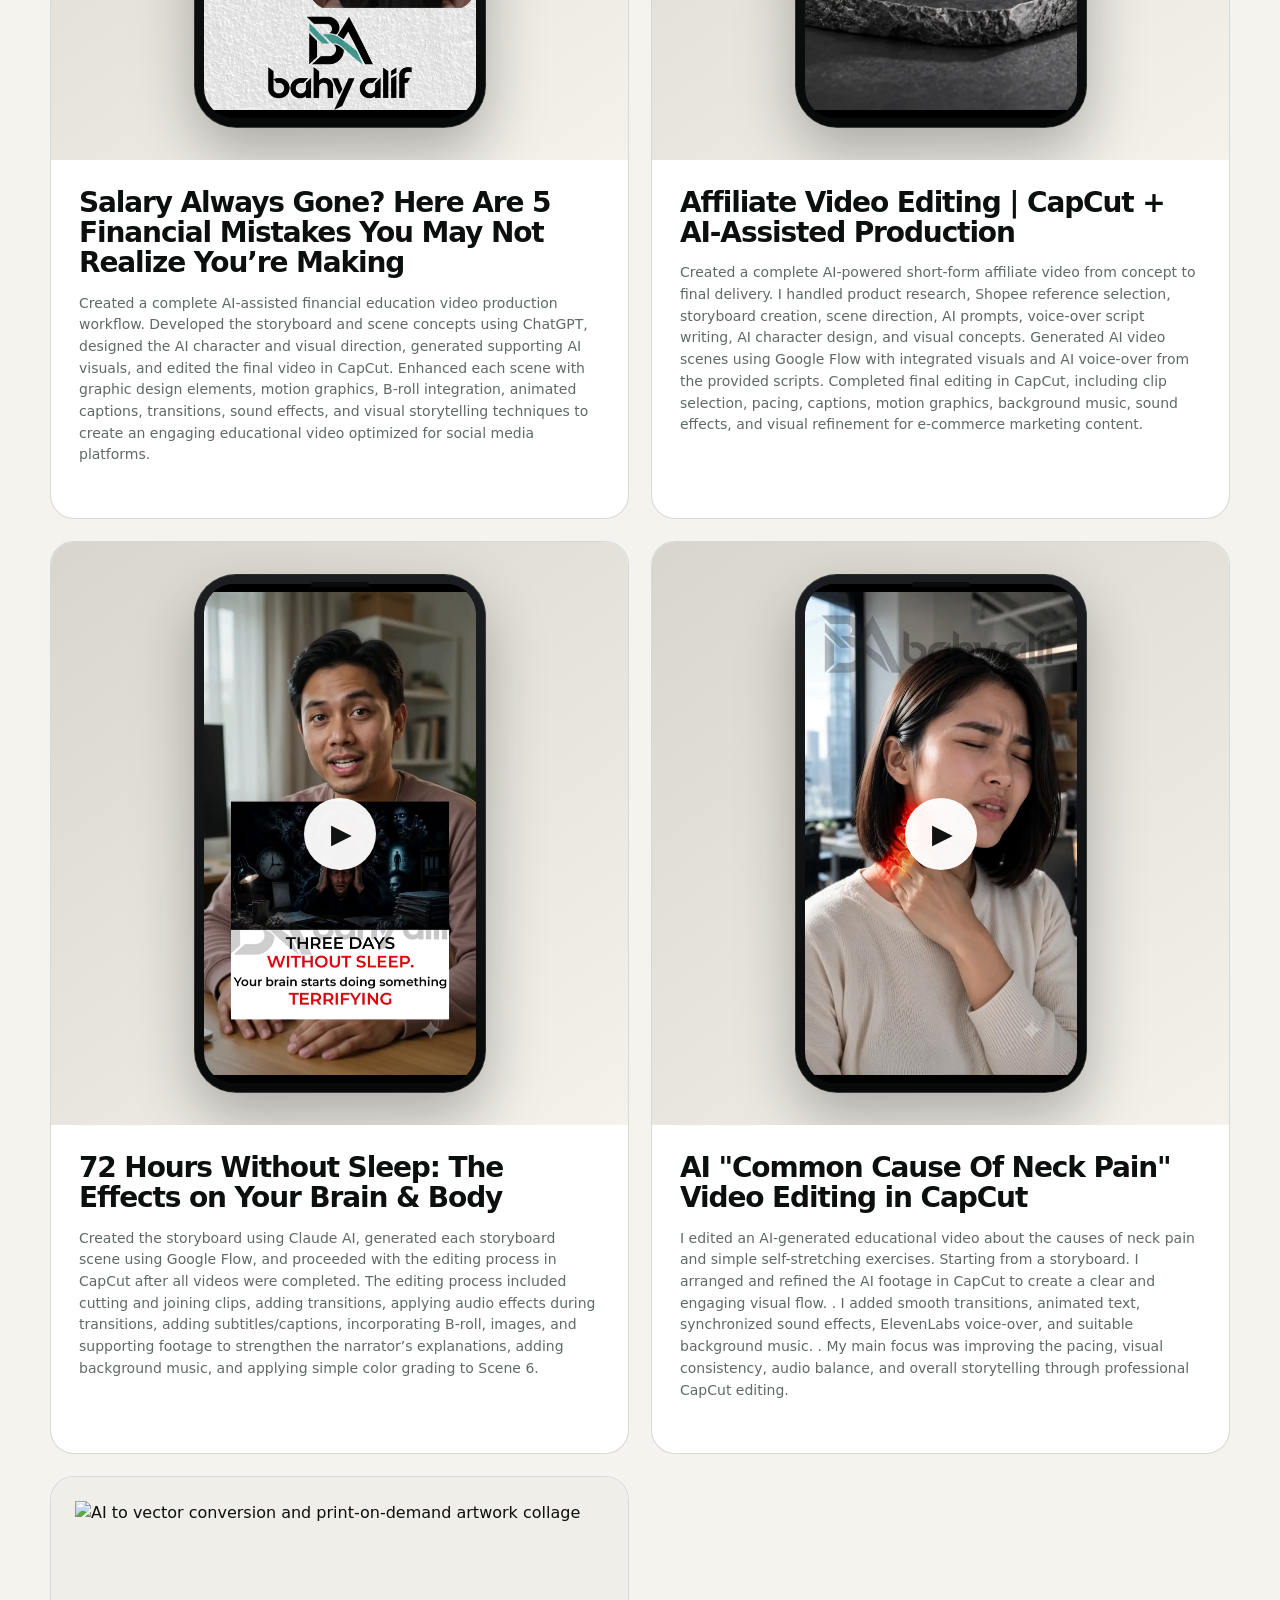
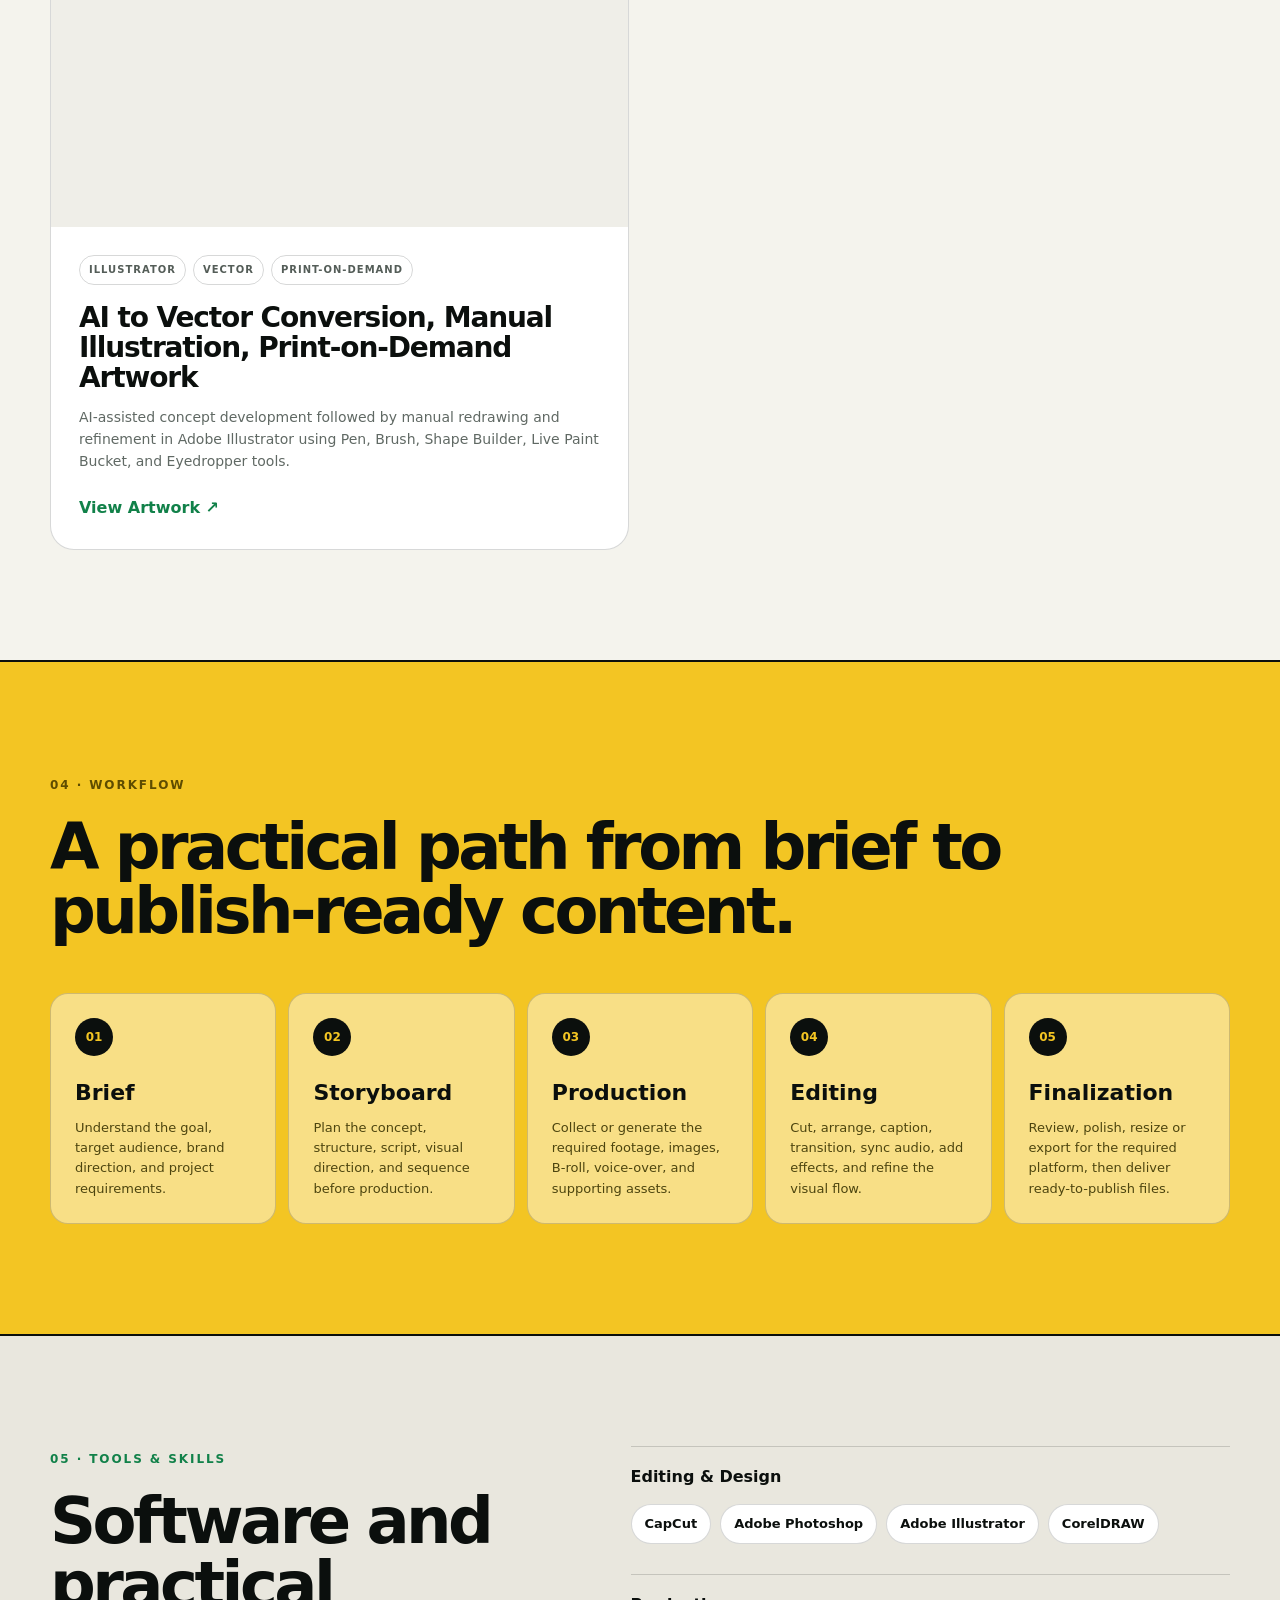
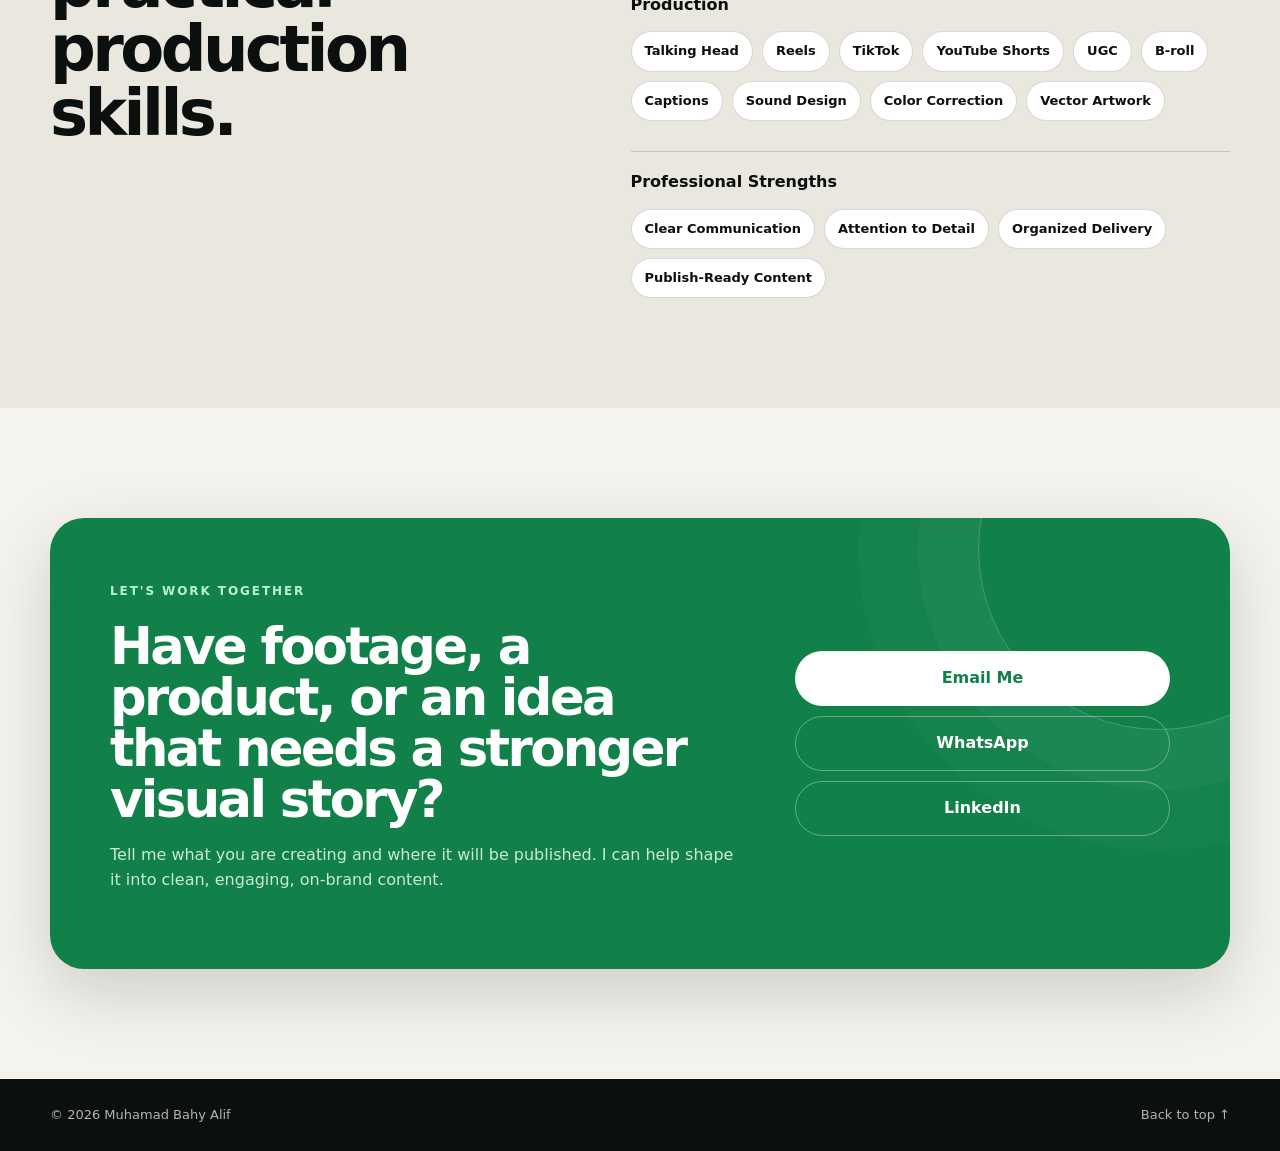
==== commit 7f8b11a4: "16 OKTOBER 20206 v2" ====
--- a/index.html
+++ b/index.html
@@ -8,7 +8,7 @@
   <meta name="description" content="Portfolio of Muhamad Bahy Alif — Video Editor and Social Media Content Designer based in Indonesia.">
   <meta name="theme-color" content="#0b0f0d">
   <title>Muhamad Bahy Alif — Video Editor & Social Media Content Designer</title>
-  <link rel="stylesheet" href="styles.css?v=20260825-local-video-v17">
+  <link rel="stylesheet" href="styles.css?v=20261016-v19-no-crop">
 </head>
 <body>
   <div class="grain" aria-hidden="true"></div>
--- a/styles.css
+++ b/styles.css
@@ -1361,3 +1361,38 @@
     object-fit:contain !important;
     background:#000 !important;
 }
+
+/* =========================================================
+   V19 — DESKTOP VIDEO PREVIEW: FIT THE WHOLE FRAME (NO CROP)
+   The phone-shaped shell keeps its 9:16 shape. The video
+   itself is NOT forced to 9:16: display its real aspect ratio
+   inside the shell, with black bars if necessary.
+   Mobile and the existing fullscreen behavior stay unchanged.
+   ========================================================= */
+@media (min-width:901px){
+  .local-video-screen:not(.fullscreen-mode){
+    position:relative !important;
+    isolation:isolate;
+    overflow:hidden !important;
+    background:#000 !important;
+  }
+
+  .local-video-screen:not(.fullscreen-mode) > video.local-portfolio-video{
+    position:absolute !important;
+    inset:0 !important;
+    display:block !important;
+    width:100% !important;
+    height:100% !important;
+    min-width:0 !important;
+    min-height:0 !important;
+    max-width:100% !important;
+    max-height:100% !important;
+    aspect-ratio:auto !important;
+    object-fit:contain !important;
+    object-position:center center !important;
+    transform:none !important;
+    margin:0 !important;
+    padding:0 !important;
+    background:#000 !important;
+  }
+}
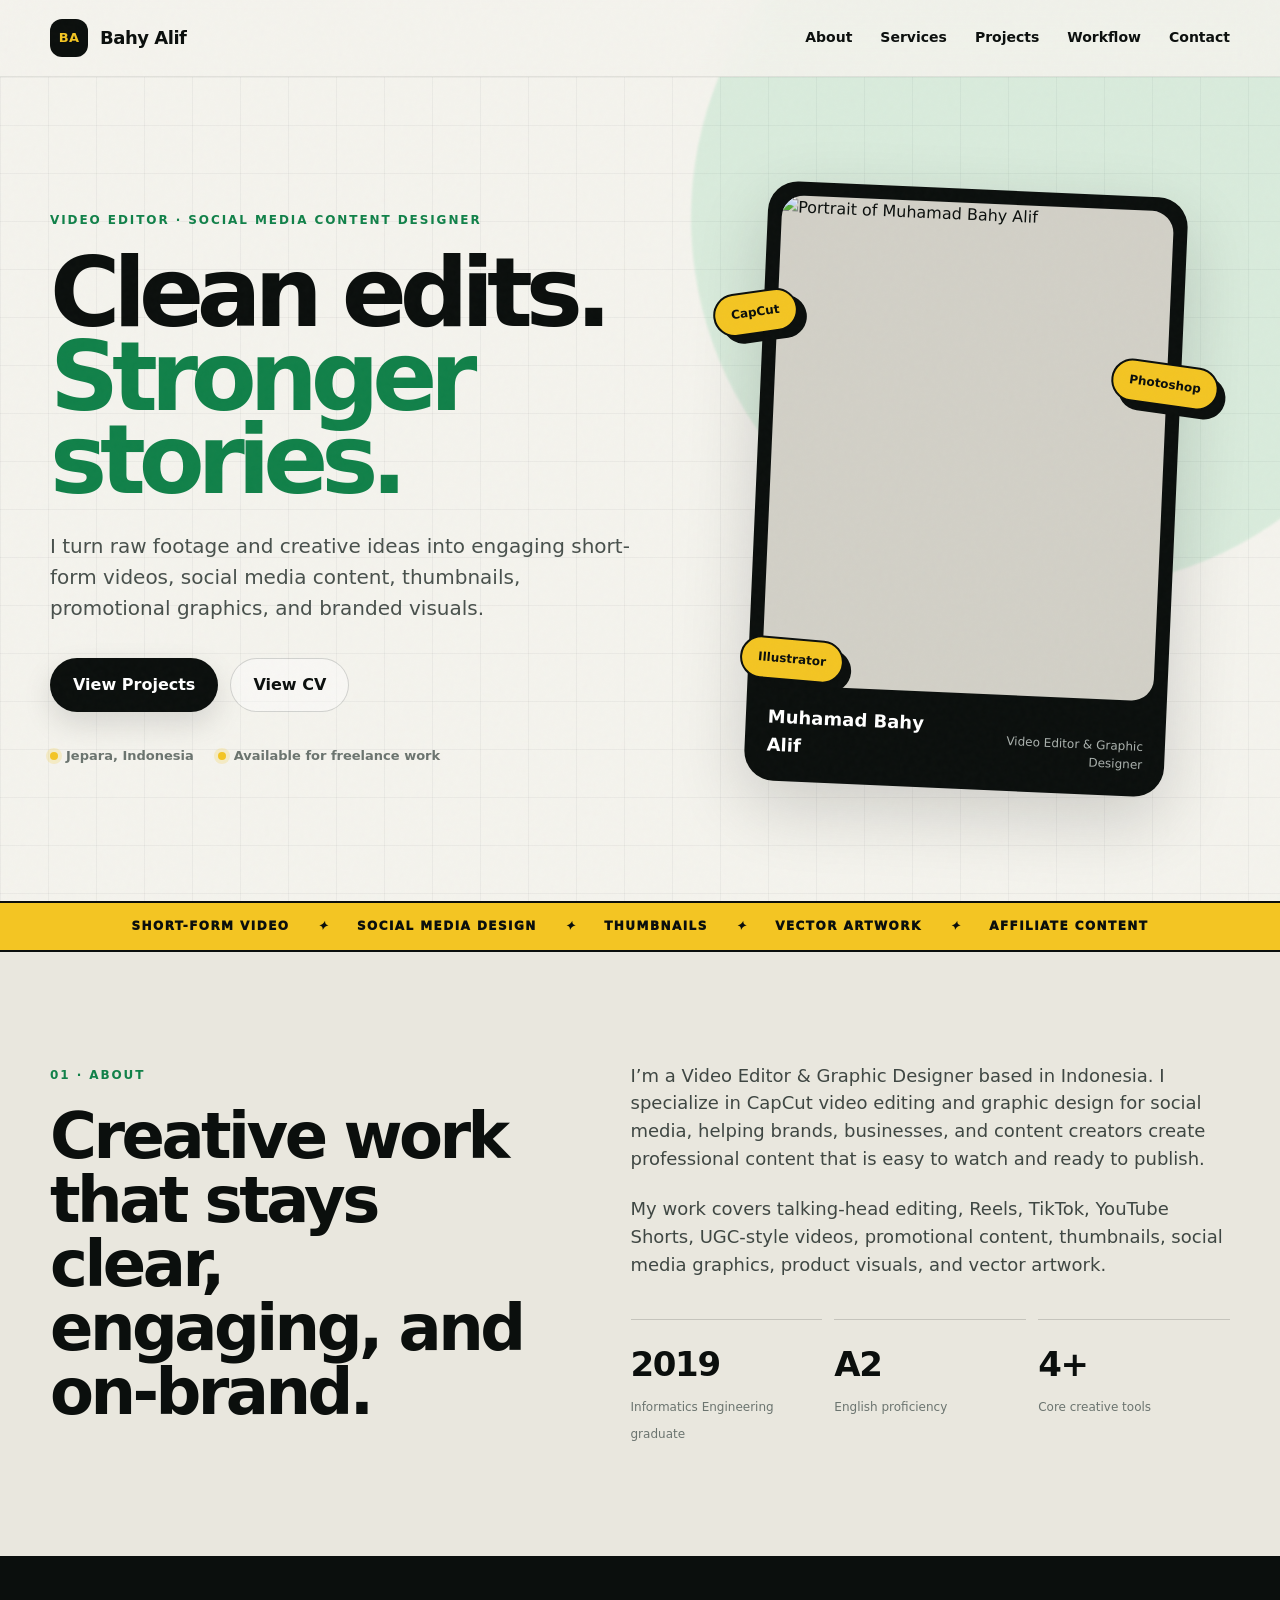
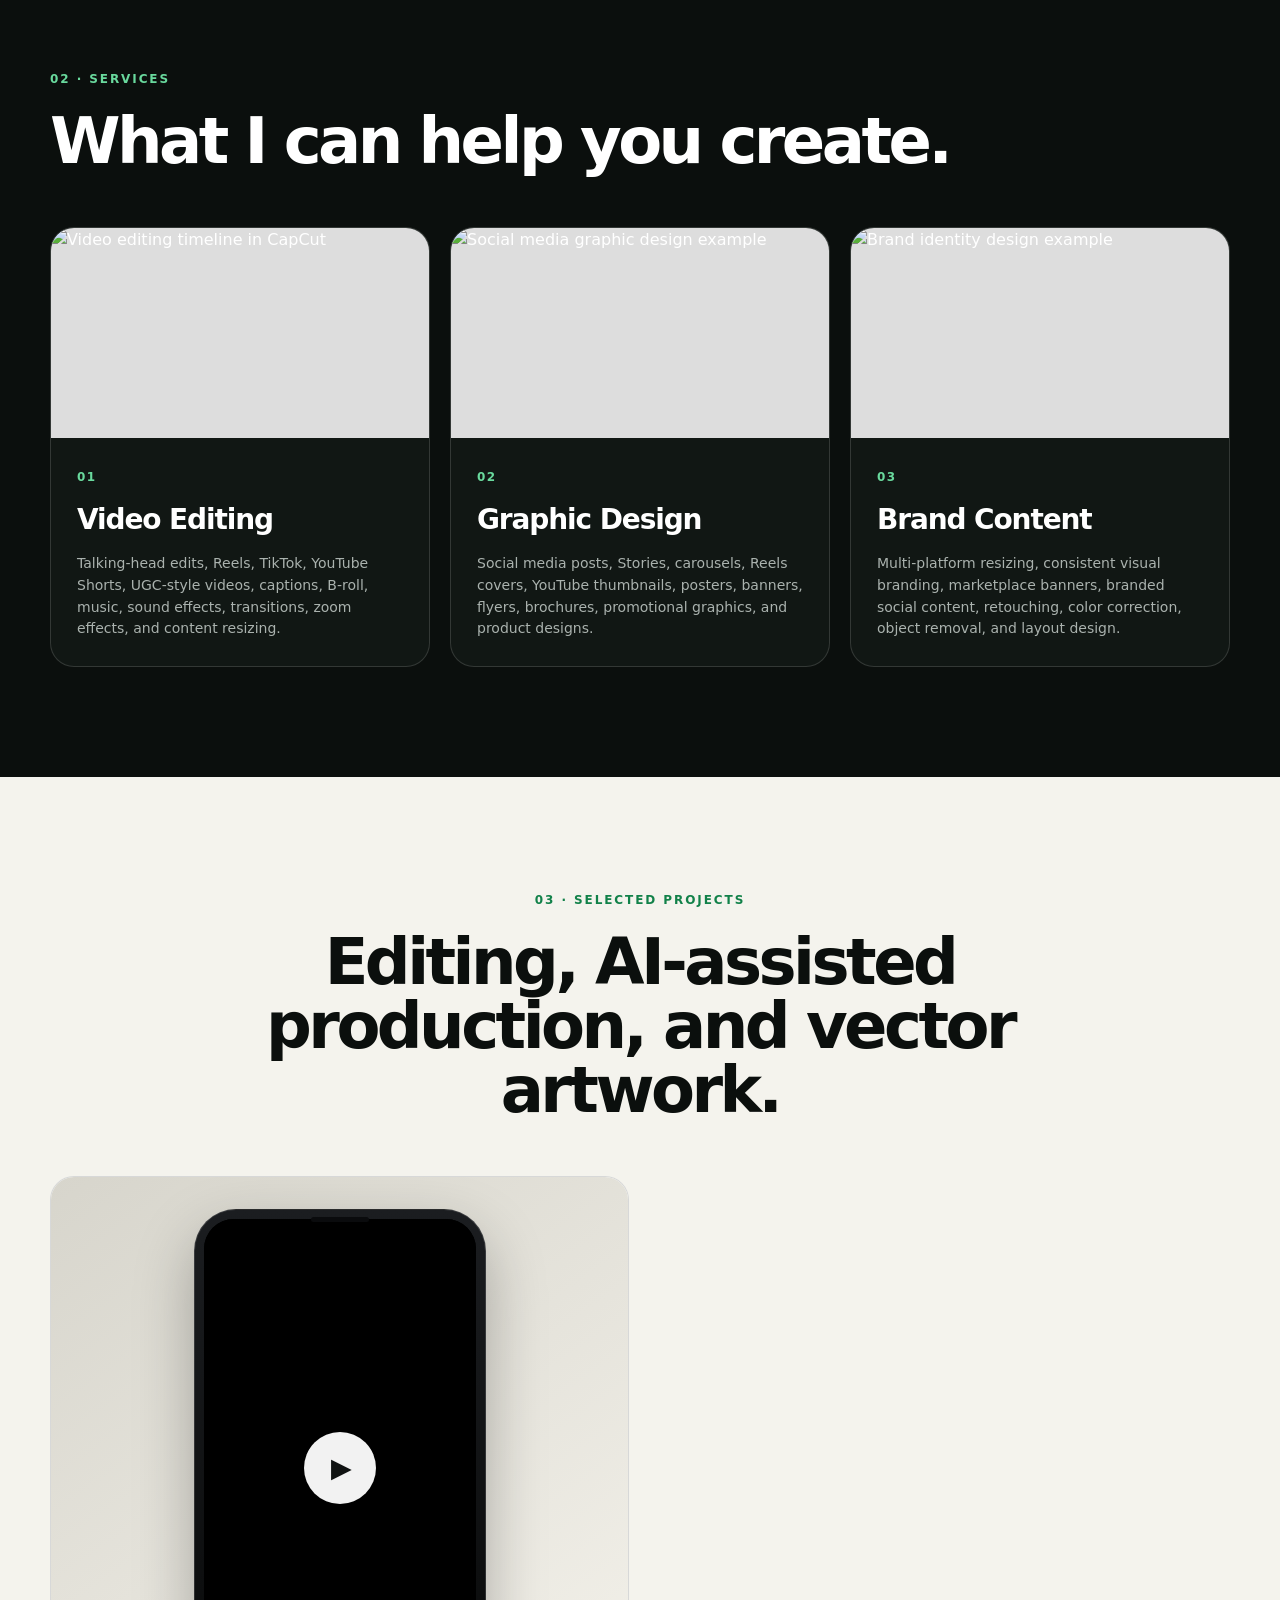
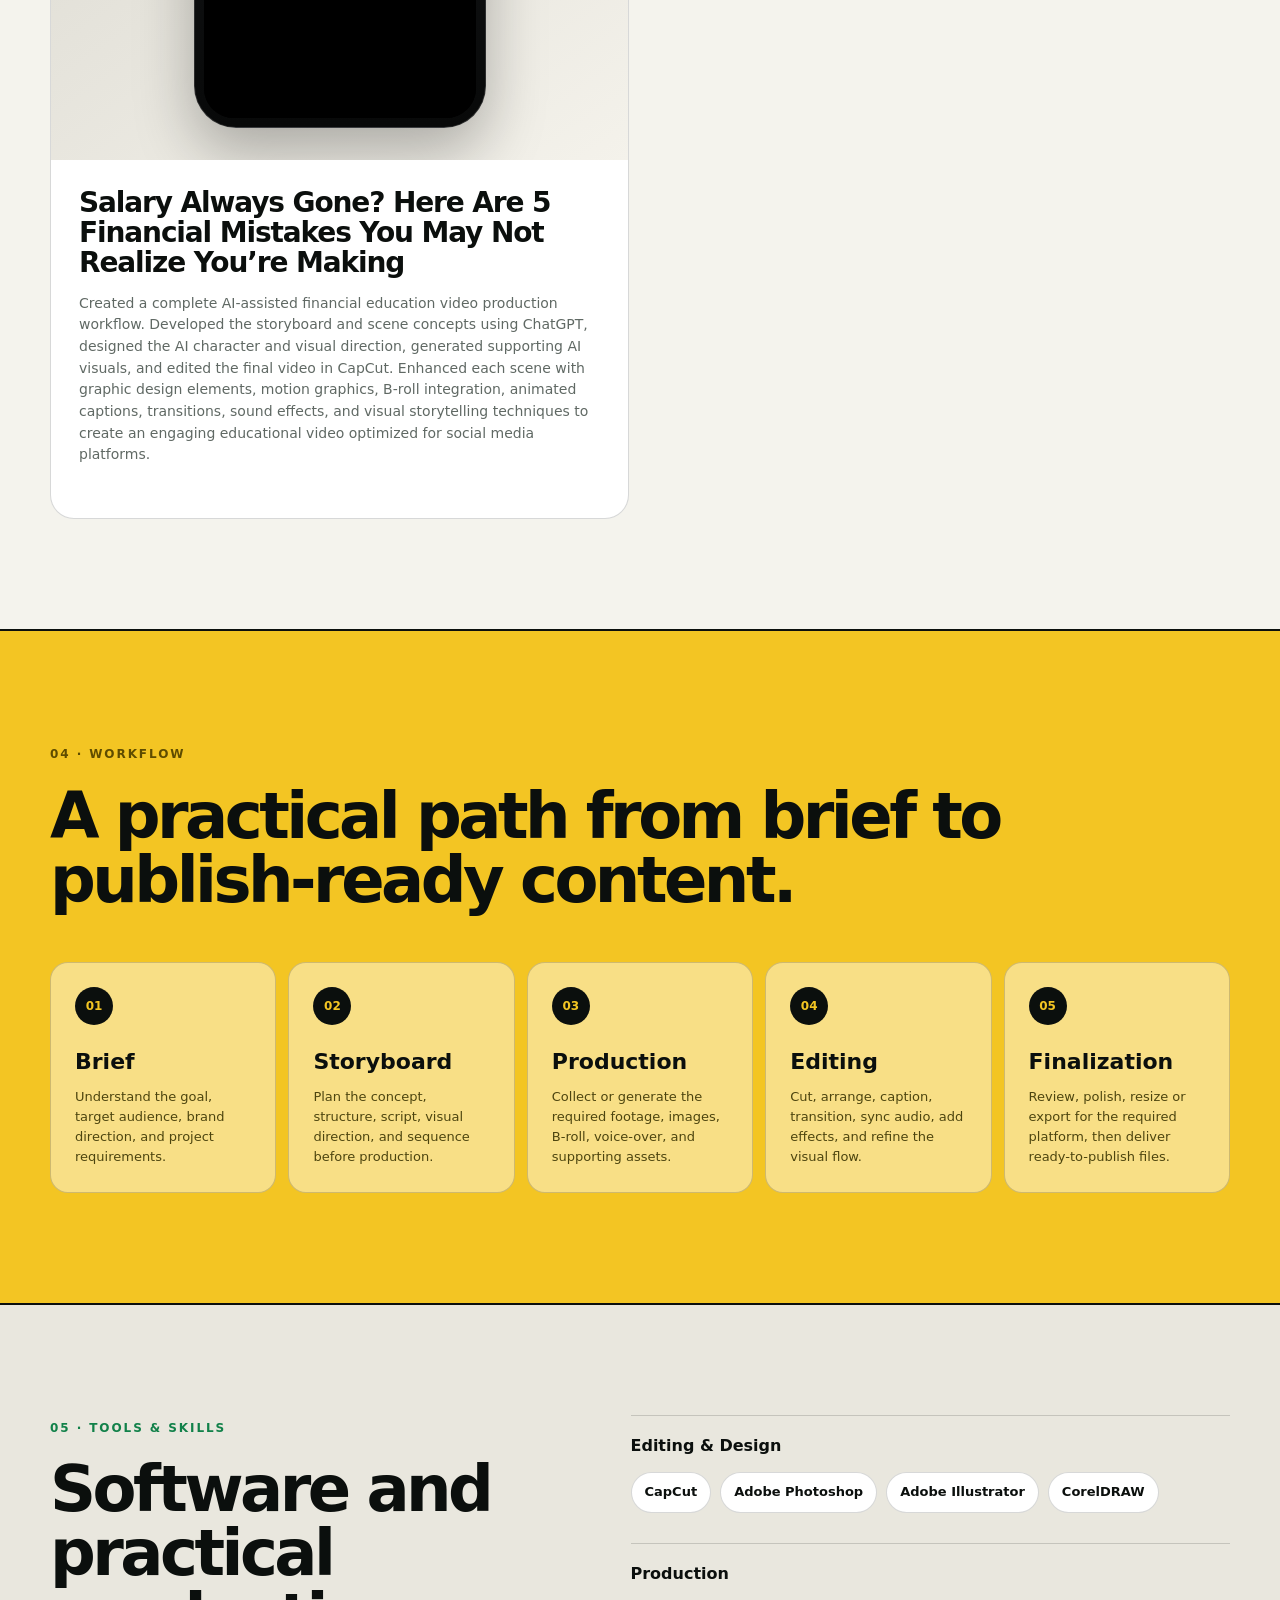
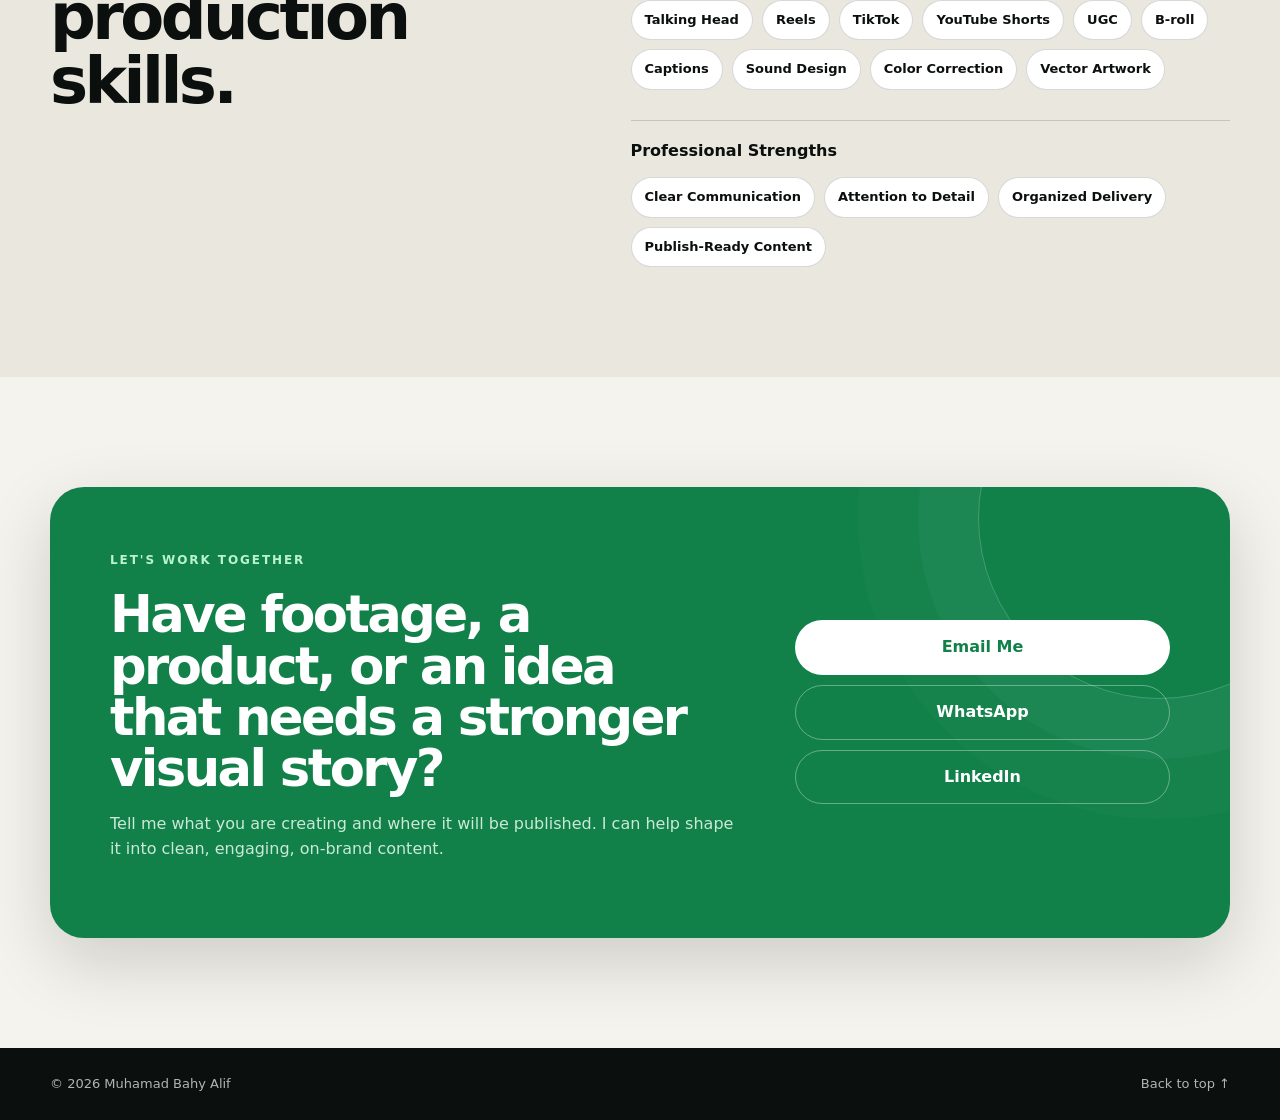
==== commit 40ced30d: "22  november  2026" ====
--- a/index.html
+++ b/index.html
@@ -157,7 +157,7 @@
             </div>
           </article>
 
-           <article class="project-card reveal" data-category="video">
+           <!-- <article class="project-card reveal" data-category="video">
             <div class="project-media phone-media direct-video-media">
               <div class="local-video-shell">
                 <div class="local-video-screen">
@@ -192,11 +192,11 @@
               <h3>72 Hours Without Sleep: The Effects on Your Brain & Body</h3>
               <p>Created the storyboard using Claude AI, generated each storyboard scene using Google Flow, and proceeded with the editing process in CapCut after all videos were completed. The editing process included cutting and joining clips, adding transitions, applying audio effects during transitions, adding subtitles/captions, incorporating B-roll, images, and supporting footage to strengthen the narrator’s explanations, adding background music, and applying simple color grading to Scene 6.</p>
             </div>
-          </article>
-
-
-
-          <article class="project-card reveal" data-category="video">
+          </article> -->
+
+
+
+          <!-- <article class="project-card reveal" data-category="video">
             <div class="project-media phone-media direct-video-media">
               <div class="local-video-shell">
                 <div class="local-video-screen">
@@ -222,10 +222,10 @@
 consistency, audio balance, and overall storytelling
 through professional CapCut editing.</p>
             </div>
-          </article>
+          </article> -->
 
          
-          <article class="project-card reveal" data-category="design">
+          <!-- <article class="project-card reveal" data-category="design">
             <div class="project-media artwork-media">
               <img src="assets/pod-artwork.webp" alt="AI to vector conversion and print-on-demand artwork collage">
             </div>
@@ -235,7 +235,7 @@
               <p>AI-assisted concept development followed by manual redrawing and refinement in Adobe Illustrator using Pen, Brush, Shape Builder, Live Paint Bucket, and Eyedropper tools.</p>
               <button class="text-link image-launch" data-image="assets/pod-artwork.webp" data-title="AI to Vector Conversion, Manual Illustration, Print-on-Demand Artwork">View Artwork ↗</button>
             </div>
-          </article>
+          </article> -->
         </div>
       </div>
     </section>
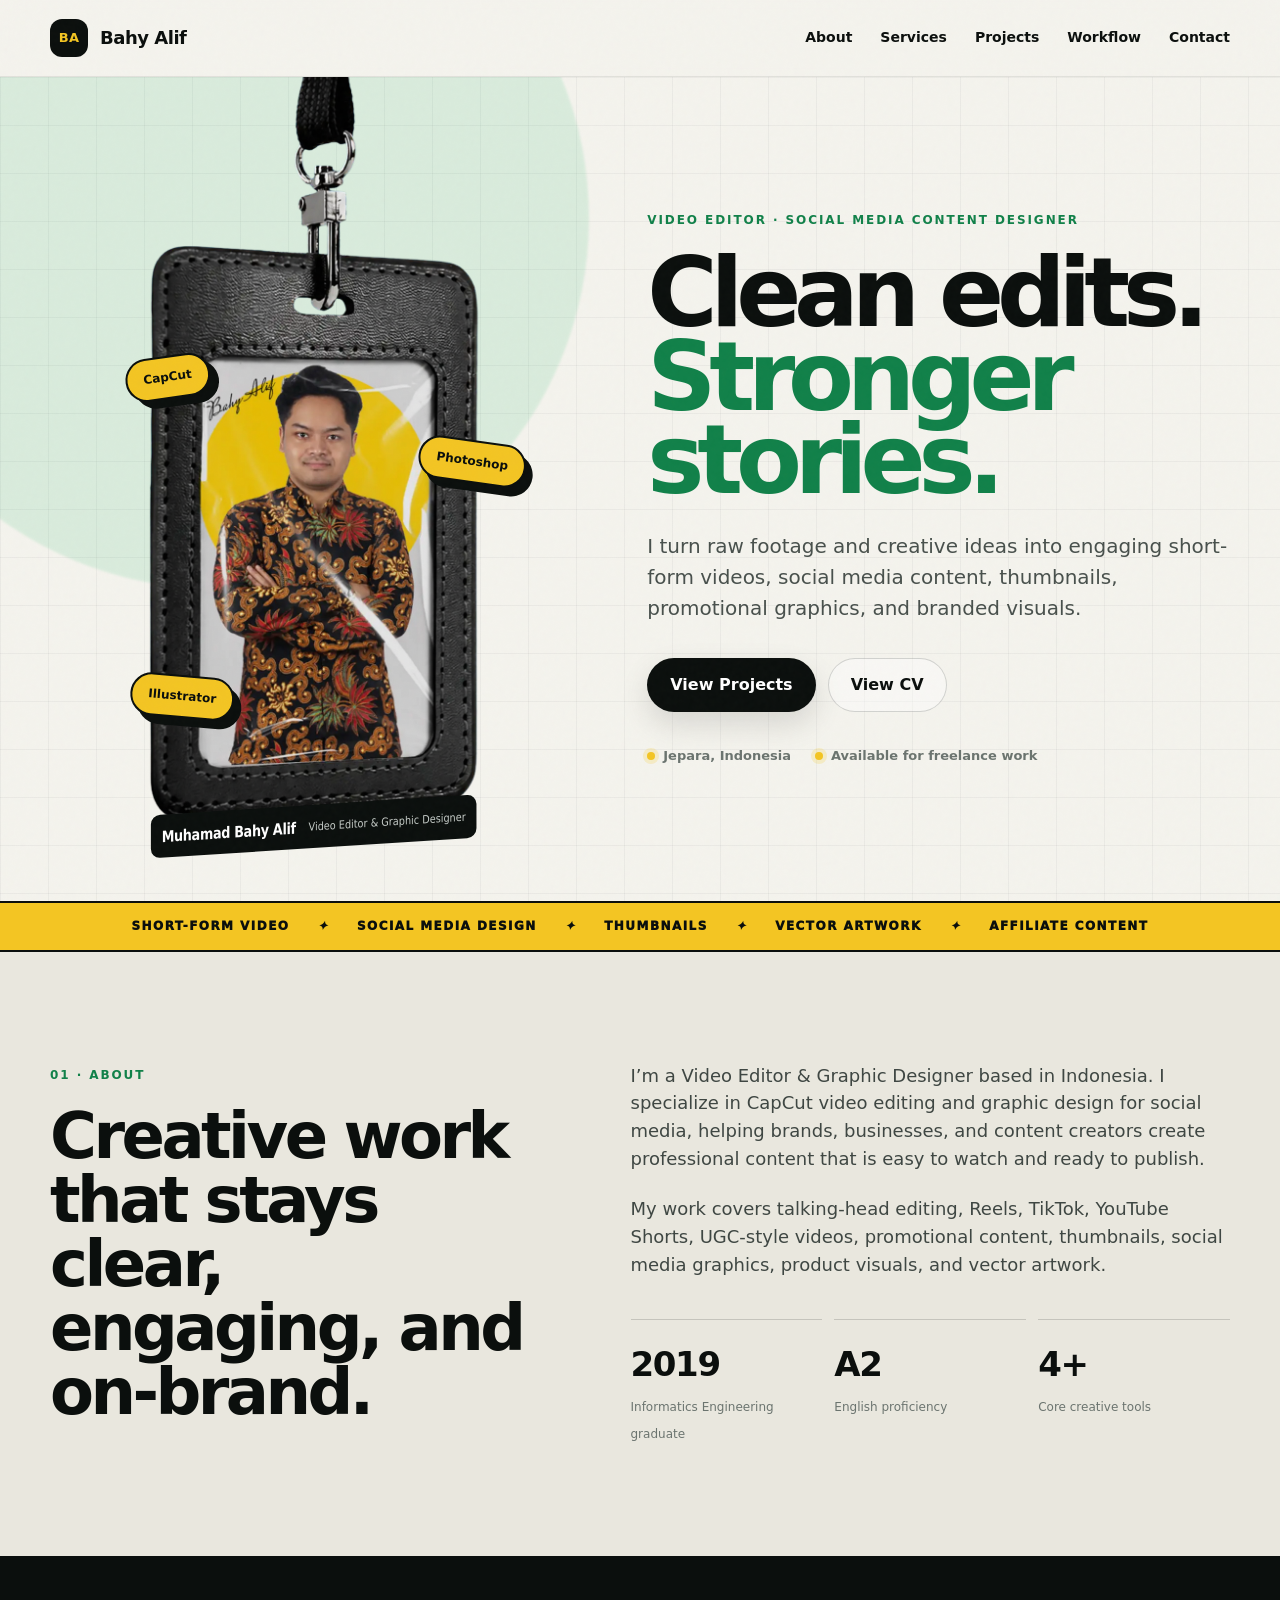
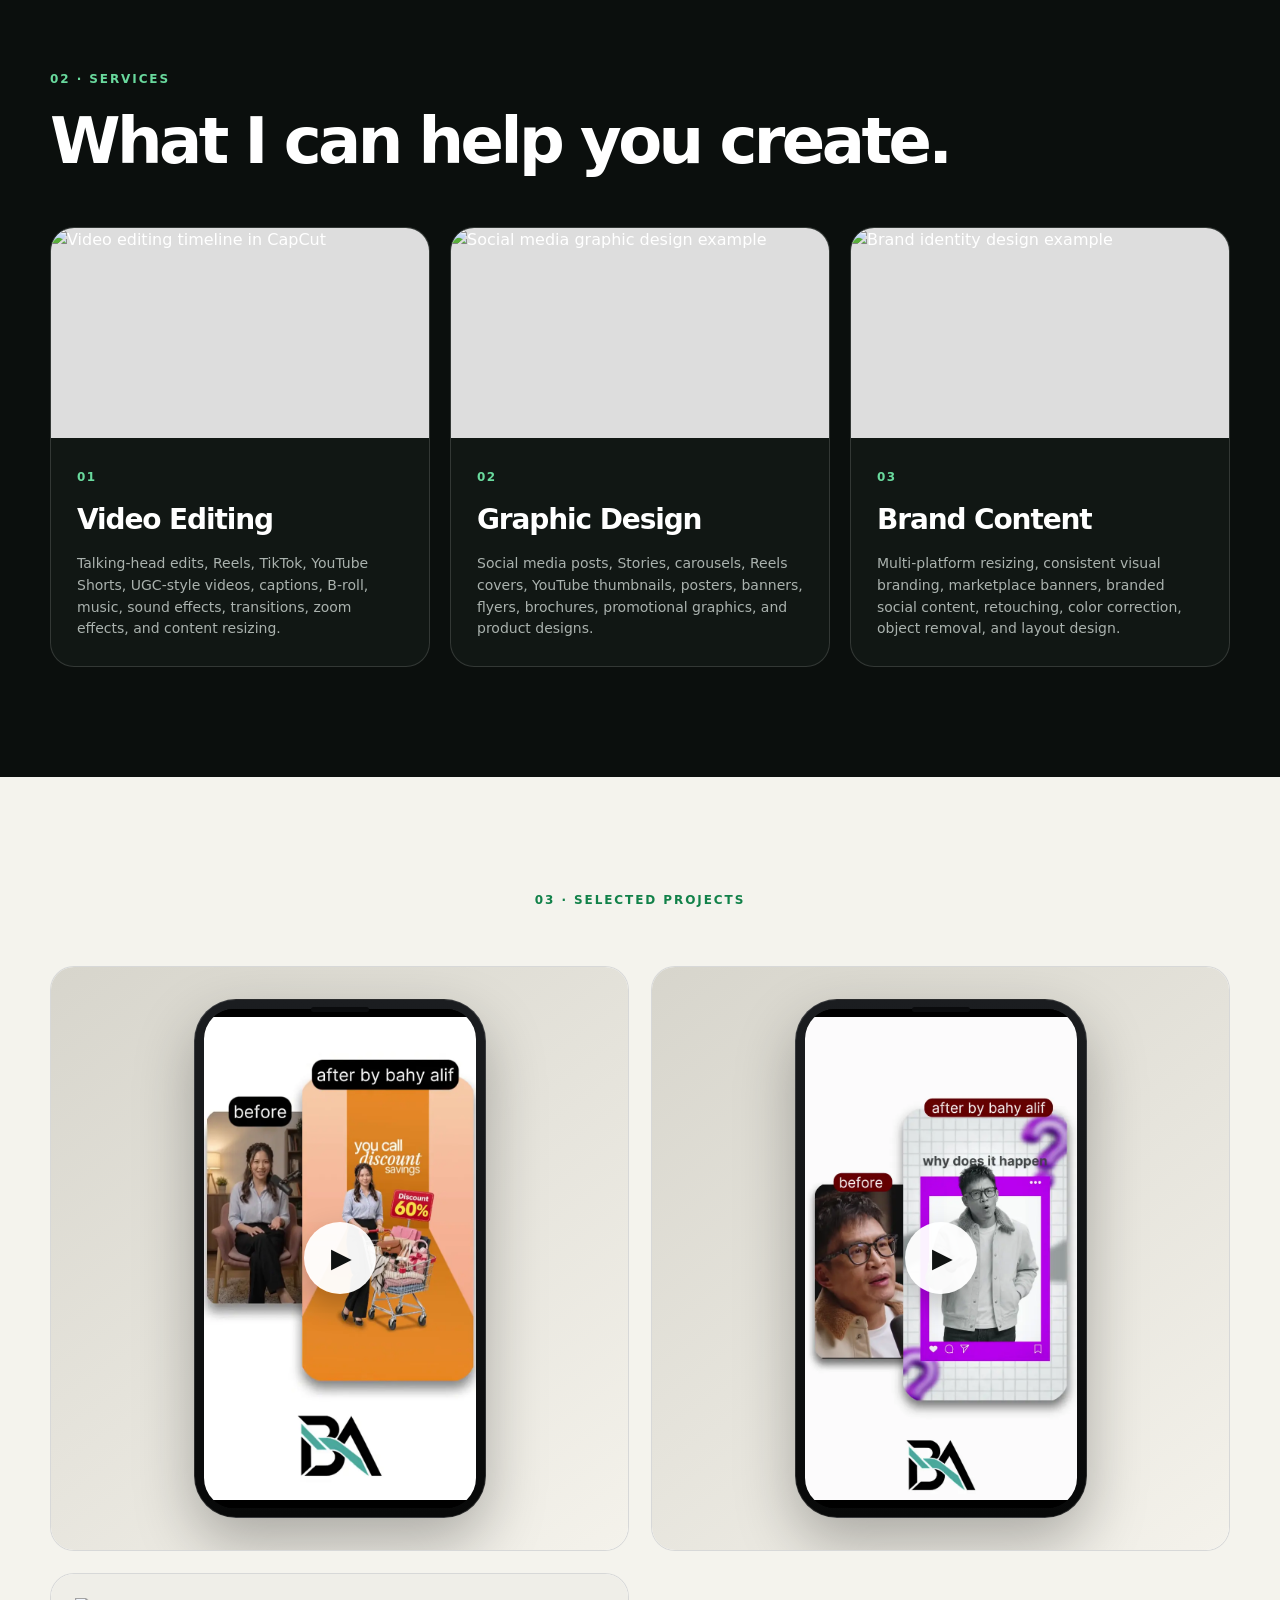
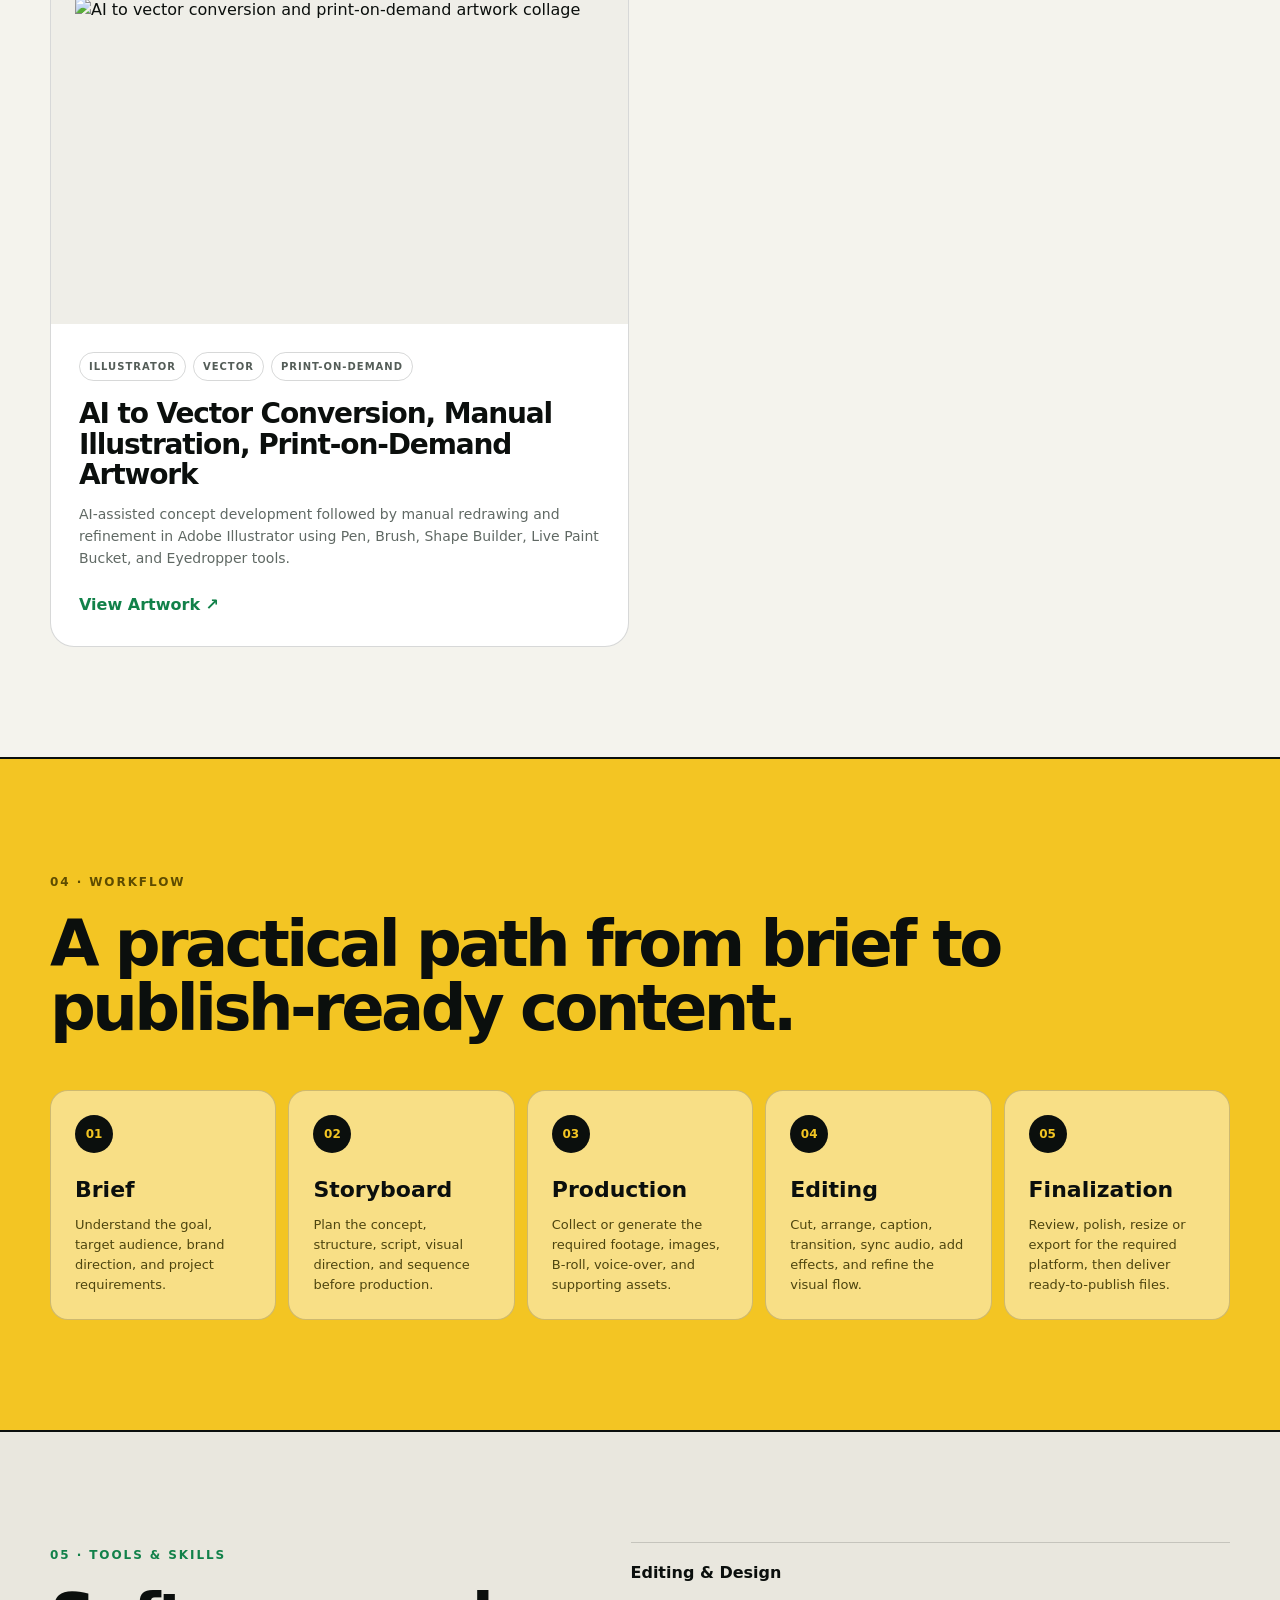
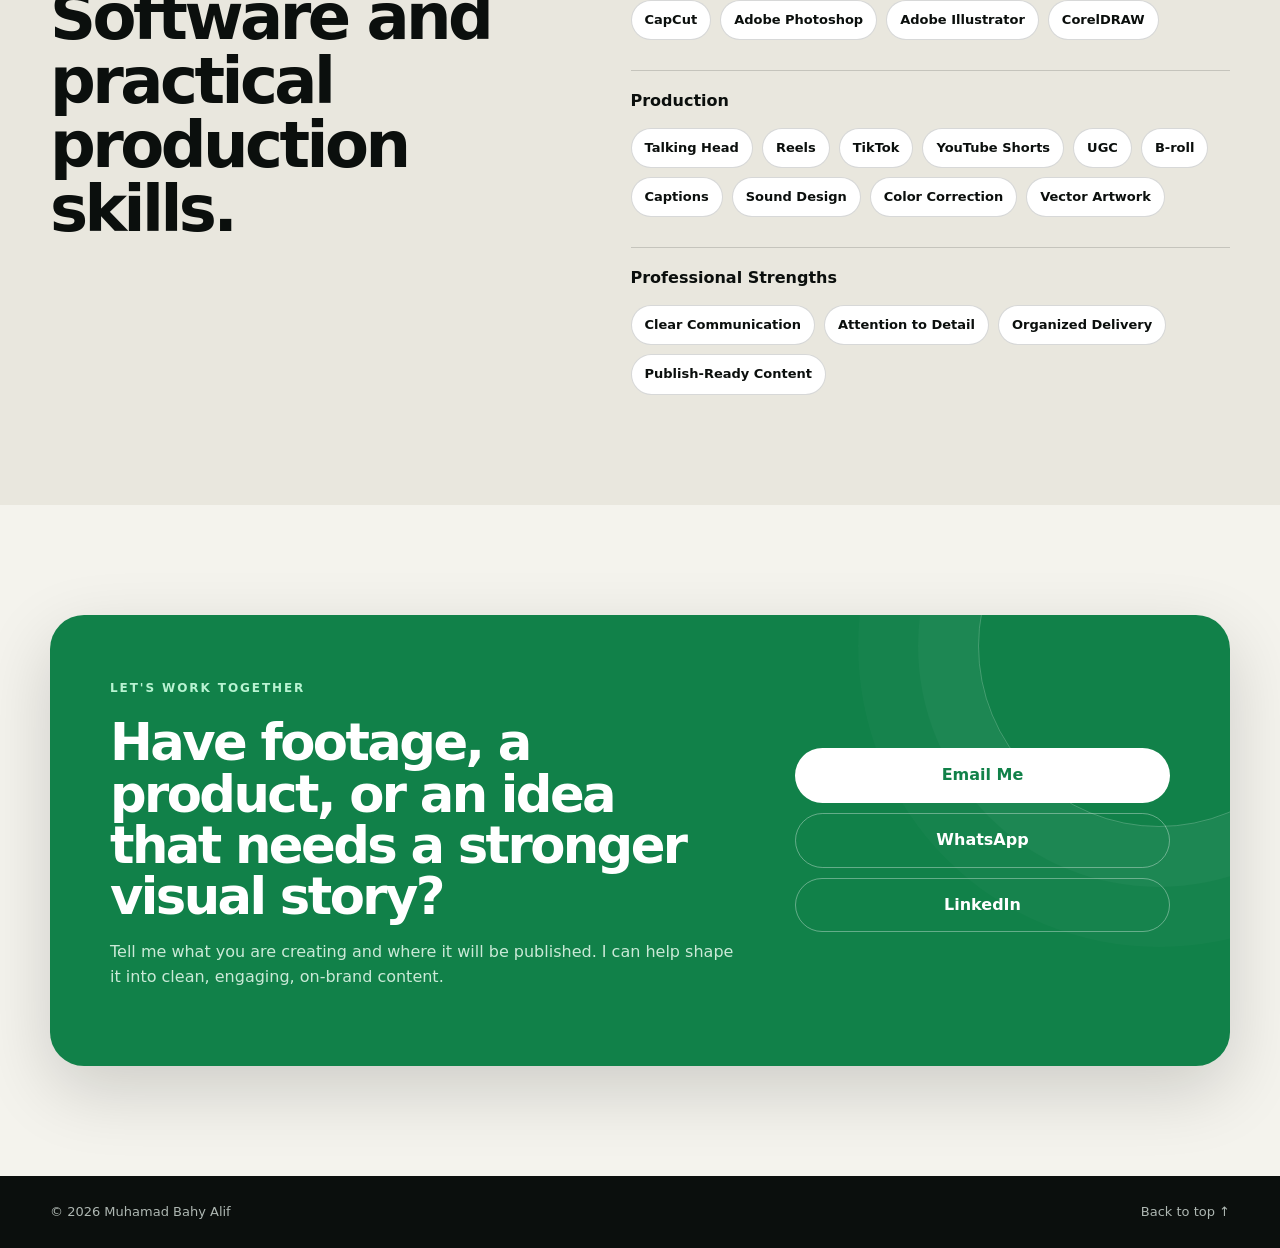
==== commit 02fef4fb: "26  november  2026" ====
--- a/index.html
+++ b/index.html
@@ -8,7 +8,7 @@
   <meta name="description" content="Portfolio of Muhamad Bahy Alif — Video Editor and Social Media Content Designer based in Indonesia.">
   <meta name="theme-color" content="#0b0f0d">
   <title>Muhamad Bahy Alif — Video Editor & Social Media Content Designer</title>
-  <link rel="stylesheet" href="styles.css?v=20261016-v19-no-crop">
+  <link rel="stylesheet" href="styles.css?v=20261126-v27-aligned-nameplate">
 </head>
 <body>
   <div class="grain" aria-hidden="true"></div>
@@ -48,19 +48,28 @@
           </div>
         </div>
 
-        <div class="hero-visual reveal">
-          <div class="profile-card">
-            <div class="profile-photo-wrap">
-              <img src="assets/profile.webp" alt="Portrait of Muhamad Bahy Alif">
-            </div>
-            <div class="profile-card-copy">
-              <strong>Muhamad Bahy Alif</strong>
-              <span>Video Editor & Graphic Designer</span>
-            </div>
-          </div>
-          <div class="floating-tag tag-one">CapCut</div>
-          <div class="floating-tag tag-two">Photoshop</div>
-          <div class="floating-tag tag-three">Illustrator</div>
+        <div class="hero-visual hero-visual-png reveal">
+          <div class="hanging-photo">
+            <img class="hanging-photo-image" src="assets/gantungan.webp" width="1080" height="1920" alt="Muhamad Bahy Alif — portrait in a hanging lanyard ID card" fetchpriority="high">
+            <div class="floating-tag tag-one">CapCut</div>
+            <div class="floating-tag tag-two">Photoshop</div>
+            <div class="floating-tag tag-three">Illustrator</div>
+            <!-- The caption uses the exact coordinate space of the original PNG. -->
+            <svg class="lanyard-nameplate" viewBox="0 0 1080 1920" role="img" aria-label="Muhamad Bahy Alif — Video Editor &amp; Graphic Designer" xmlns="http://www.w3.org/2000/svg">
+              <g transform="matrix(1,-0.064,0,1,128,1745)">
+                <g class="nameplate-wide">
+                  <rect width="665" height="88" rx="19" fill="#0b0f0d"/>
+                  <text class="nameplate-name" x="22" y="45" dominant-baseline="central" font-size="32" textLength="274" lengthAdjust="spacingAndGlyphs" font-weight="800">Muhamad Bahy Alif</text>
+                  <text class="nameplate-profession" x="643" y="45" dominant-baseline="central" text-anchor="end" font-size="23" textLength="321" lengthAdjust="spacingAndGlyphs">Video Editor &amp; Graphic Designer</text>
+                </g>
+                <g class="nameplate-stacked">
+                  <rect width="665" height="140" rx="19" fill="#0b0f0d"/>
+                  <text class="nameplate-name" x="332.5" y="47" dominant-baseline="central" text-anchor="middle" font-size="49" font-weight="800">Muhamad Bahy Alif</text>
+                  <text class="nameplate-profession" x="332.5" y="103" dominant-baseline="central" text-anchor="middle" font-size="36">Video Editor &amp; Graphic Designer</text>
+                </g>
+              </g>
+            </svg>
+          </div>
         </div>
       </div>
     </section>
@@ -129,7 +138,7 @@
         <div class="projects-head projects-head-centered reveal">
           <div class="section-heading compact">
             <span class="kicker">03 · SELECTED PROJECTS</span>
-            <h2>Editing, AI-assisted production, and vector artwork.</h2>
+            <!-- <h2>Editing, AI-assisted production, and vector artwork.</h2> -->
           </div>
         </div>
 
@@ -144,7 +153,7 @@
                 <div class="local-video-screen">
                   <video class="local-portfolio-video" playsinline preload="none"
                     poster="assets/video-posters/finance.webp"
-                    data-src="assets/videos/Josjis.mp4"
+                    data-video-id="p1" controlslist="nodownload" disablepictureinpicture disableremoteplayback
                     aria-label="AI Health Explainer — Neck Pain"></video>
                   <button class="local-video-play" type="button" aria-label="Play AI Health Explainer — Neck Pain"><span>▶</span></button>
                 </div>
@@ -152,8 +161,28 @@
             </div>
             <div class="project-body">
          
-              <h3>Salary Always Gone? Here Are 5 Financial Mistakes You May Not Realize You’re Making</h3>
-              <p>Created a complete AI-assisted financial education video production workflow. Developed the storyboard and scene concepts using ChatGPT, designed the AI character and visual direction, generated supporting AI visuals, and edited the final video in CapCut. Enhanced each scene with graphic design elements, motion graphics, B-roll integration, animated captions, transitions, sound effects, and visual storytelling techniques to create an engaging educational video optimized for social media platforms.</p>
+              <!-- <h3>Salary Always Gone? Here Are 5 Financial Mistakes You May Not Realize You’re Making</h3>
+              <p>Created a complete AI-assisted financial education video production workflow. Developed the storyboard and scene concepts using ChatGPT, designed the AI character and visual direction, generated supporting AI visuals, and edited the final video in CapCut. Enhanced each scene with graphic design elements, motion graphics, B-roll integration, animated captions, transitions, sound effects, and visual storytelling techniques to create an engaging educational video optimized for social media platforms.</p> -->
+            </div>
+          </article>
+
+
+                  <article class="project-card reveal" data-category="video">
+            <div class="project-media phone-media direct-video-media">
+              <div class="local-video-shell">
+                <div class="local-video-screen">
+                  <video class="local-portfolio-video" playsinline preload="none"
+                    poster="assets/video-posters/posting.webp"
+                    data-video-id="p2" controlslist="nodownload" disablepictureinpicture disableremoteplayback
+                    aria-label="AI Health Explainer — Neck Pain"></video>
+                  <button class="local-video-play" type="button" aria-label="Play AI Health Explainer — Neck Pain"><span>▶</span></button>
+                </div>
+              </div>
+            </div>
+            <div class="project-body">
+         
+              <!-- <h3>Salary Always Gone? Here Are 5 Financial Mistakes You May Not Realize You’re Making</h3>
+              <p>Created a complete AI-assisted financial education video production workflow. Developed the storyboard and scene concepts using ChatGPT, designed the AI character and visual direction, generated supporting AI visuals, and edited the final video in CapCut. Enhanced each scene with graphic design elements, motion graphics, B-roll integration, animated captions, transitions, sound effects, and visual storytelling techniques to create an engaging educational video optimized for social media platforms.</p> -->
             </div>
           </article>
 
@@ -163,7 +192,7 @@
                 <div class="local-video-screen">
                   <video class="local-portfolio-video" playsinline preload="none"
                     poster="assets/video-posters/affiliate.webp"
-                    data-src="assets/videos/affiliate-1080p-web.mp4"
+                    data-video-id="p3" controlslist="nodownload" disablepictureinpicture disableremoteplayback
                     aria-label="Affiliate Video Editing — SKMEI 9165"></video>
                   <button class="local-video-play" type="button" aria-label="Play Affiliate Video Editing — SKMEI 9165"><span>▶</span></button>
                 </div>
@@ -182,7 +211,7 @@
                 <div class="local-video-screen">
                   <video class="local-portfolio-video" playsinline preload="none"
                     poster="assets/video-posters/final.webp"
-                    data-src="assets/videos/final-1080p-web.mp4"
+                    data-video-id="p4" controlslist="nodownload" disablepictureinpicture disableremoteplayback
                     aria-label="Affiliate Video Editing — SKMEI 9165"></video>
                   <button class="local-video-play" type="button" aria-label="Play Affiliate Video Editing — SKMEI 9165"><span>▶</span></button>
                 </div>
@@ -202,7 +231,7 @@
                 <div class="local-video-screen">
                   <video class="local-portfolio-video" playsinline preload="none"
                     poster="assets/video-posters/health.webp"
-                    data-src="assets/videos/health-1080p-web.mp4"
+                    data-video-id="p5" controlslist="nodownload" disablepictureinpicture disableremoteplayback
                     aria-label="AI Health Explainer — Neck Pain"></video>
                   <button class="local-video-play" type="button" aria-label="Play AI Health Explainer — Neck Pain"><span>▶</span></button>
                 </div>
@@ -225,7 +254,7 @@
           </article> -->
 
          
-          <!-- <article class="project-card reveal" data-category="design">
+          <article class="project-card reveal" data-category="design">
             <div class="project-media artwork-media">
               <img src="assets/pod-artwork.webp" alt="AI to vector conversion and print-on-demand artwork collage">
             </div>
@@ -235,7 +264,7 @@
               <p>AI-assisted concept development followed by manual redrawing and refinement in Adobe Illustrator using Pen, Brush, Shape Builder, Live Paint Bucket, and Eyedropper tools.</p>
               <button class="text-link image-launch" data-image="assets/pod-artwork.webp" data-title="AI to Vector Conversion, Manual Illustration, Print-on-Demand Artwork">View Artwork ↗</button>
             </div>
-          </article> -->
+          </article>
         </div>
       </div>
     </section>
@@ -310,6 +339,6 @@
     </div>
   </dialog>
 
-  <script src="script.js?v=20260825-local-video-v17"></script>
+  <script src="script.js?v=20261126-v20"></script>
 </body>
 </html>
--- a/styles.css
+++ b/styles.css
@@ -1396,3 +1396,139 @@
     background:#000 !important;
   }
 }
+
+/* V20: remove empty project description panels only. */
+.project-card > .project-body:empty { display:none !important; padding:0 !important; }
+.project-card > .project-body:not(:has(*)) { display:none !important; padding:0 !important; }
+
+
+/* V22 — use the original transparent PNG as the complete hanging ID card.
+   No CSS or SVG lanyard, card frame, or extra background. */
+.hero-visual-png { min-width:0; }
+.hanging-photo { position:relative; isolation:isolate; }
+.hanging-photo-image { display:block; width:100%; height:auto; object-fit:contain; }
+.hanging-photo .tag-one { left:7%; top:42%; }
+.hanging-photo .tag-two { right:17%; top:51%; }
+.hanging-photo .tag-three { left:8%; top:76%; bottom:auto; }
+@media (min-width:981px) {
+  .hero { overflow:hidden; padding-block:0; }
+  .hero-grid { min-height:max(820px, calc(100vh - 76px)); }
+  .hero-copy { padding-block:110px; }
+  .hero-visual-png { align-self:stretch; min-height:0; }
+  .hanging-photo {
+    position:absolute;
+    bottom:0;
+    left:50%;
+    height:max(100%, 940px);
+    width:auto;
+    aspect-ratio:1080 / 1920;
+    transform:translateX(-42.7%);
+  }
+  .hanging-photo-image { width:100%; height:100%; }
+}
+@media (max-width:980px) {
+  .hero-visual-png { min-height:0; display:flex; justify-content:center; }
+  .hanging-photo { width:min(460px,100%); transform:translateX(5%); }
+}
+@media (max-width:720px) {
+  .hero-visual-png { overflow:visible !important; }
+  .hanging-photo { width:min(380px,100%); transform:translateX(4%); }
+  .hanging-photo .tag-one { left:1%; top:43%; }
+  .hanging-photo .tag-two { right:9%; top:51%; }
+  .hanging-photo .tag-three { left:2%; top:76%; }
+}
+
+/* V23 — mobile hero: hanging PNG first, then the introduction. */
+@media (max-width:720px) {
+  .hero.section-pad {
+    padding-top:0 !important;
+    align-items:flex-start;
+    overflow:hidden;
+  }
+  .hero-grid {
+    grid-template-areas:"portrait" "intro";
+    gap:12px;
+  }
+  .hero-visual-png {
+    grid-area:portrait;
+    align-self:start;
+    min-height:0;
+    margin-bottom:-20px;
+  }
+  .hero-copy {
+    grid-area:intro;
+    padding-top:0;
+  }
+  .hanging-photo {
+    width:min(285px,69vw);
+    width:min(285px,69vw,max(205px,46svh));
+    transform:translateX(5%);
+  }
+  .hero-visual-png.reveal {
+    opacity:1;
+    transform:none;
+  }
+}
+
+
+/* V24 — position the original hanging PNG on the left on desktop.
+   Keep the photo orientation, software labels and all non-hero sections. */
+@media (min-width:981px) {
+  .hero-grid {
+    grid-template-columns:minmax(0,.95fr) minmax(0,1.05fr);
+    grid-template-areas:"portrait intro";
+  }
+  .hero-visual-png { grid-area:portrait; }
+  .hero-copy { grid-area:intro; }
+  .hero::after { right:auto; left:-12vw; }
+}
+
+/* Keep the same portrait-first order on tablet as on mobile. */
+@media (min-width:721px) and (max-width:980px) {
+  .hero.section-pad { padding-top:0; overflow:hidden; }
+  .hero-grid { grid-template-areas:"portrait" "intro"; }
+  .hero-visual-png { grid-area:portrait; align-self:start; }
+  .hero-copy { grid-area:intro; }
+  .hanging-photo { width:min(360px,65vw); }
+  .hero-visual-png.reveal { opacity:1; transform:none; }
+}
+
+
+/* V27 — caption mapped to the original PNG's 1080 × 1920 coordinates.
+   The bottom edge slopes upward by 0.064 units per horizontal unit.
+   The 665-unit caption matches the measured card edges at x=128 and x=793. */
+.hanging-photo .lanyard-nameplate {
+  position:absolute; inset:0; width:100%; height:100%;
+  display:block; z-index:4; pointer-events:none;
+  font-family:Inter,ui-sans-serif,system-ui,-apple-system,BlinkMacSystemFont,"Segoe UI",sans-serif;
+}
+.nameplate-name { fill:#fff; letter-spacing:-.025em; }
+.nameplate-profession { fill:#c6ccc8; }
+.nameplate-stacked { display:none; }
+@media (min-width:981px) {
+  .hero { min-height:0; }
+  .hero-grid { min-height:clamp(820px,calc(100vh - 76px),960px); }
+  .hero-grid > * { min-width:0; }
+  .hero-copy h1 { overflow-wrap:anywhere; }
+}
+@media (min-width:981px) and (max-width:1150px) {
+  .hero-grid { gap:36px; }
+  .hero-copy h1 { font-size:clamp(60px,7vw,80px); }
+}
+@media (max-width:980px) {
+  .hero-grid { gap:24px; }
+  .hero-visual-png { margin-bottom:0; }
+  .nameplate-wide { display:none; }
+  .nameplate-stacked { display:inline; }
+}
+@media (max-width:360px) {
+  .hanging-photo .floating-tag { padding:7px 9px; font-size:9px; }
+  .hero-meta { gap:12px; }
+  .ticker-track { white-space:normal; }
+}
+@media (min-width:981px) and (max-height:850px) {
+  .hero-grid { min-height:max(620px,calc(100vh - 76px)); }
+  .hero-copy { padding-block:48px; }
+  .hero-copy h1 { font-size:clamp(60px,6.8vw,96px); }
+  .hanging-photo { height:calc(100% + 100px); }
+}
